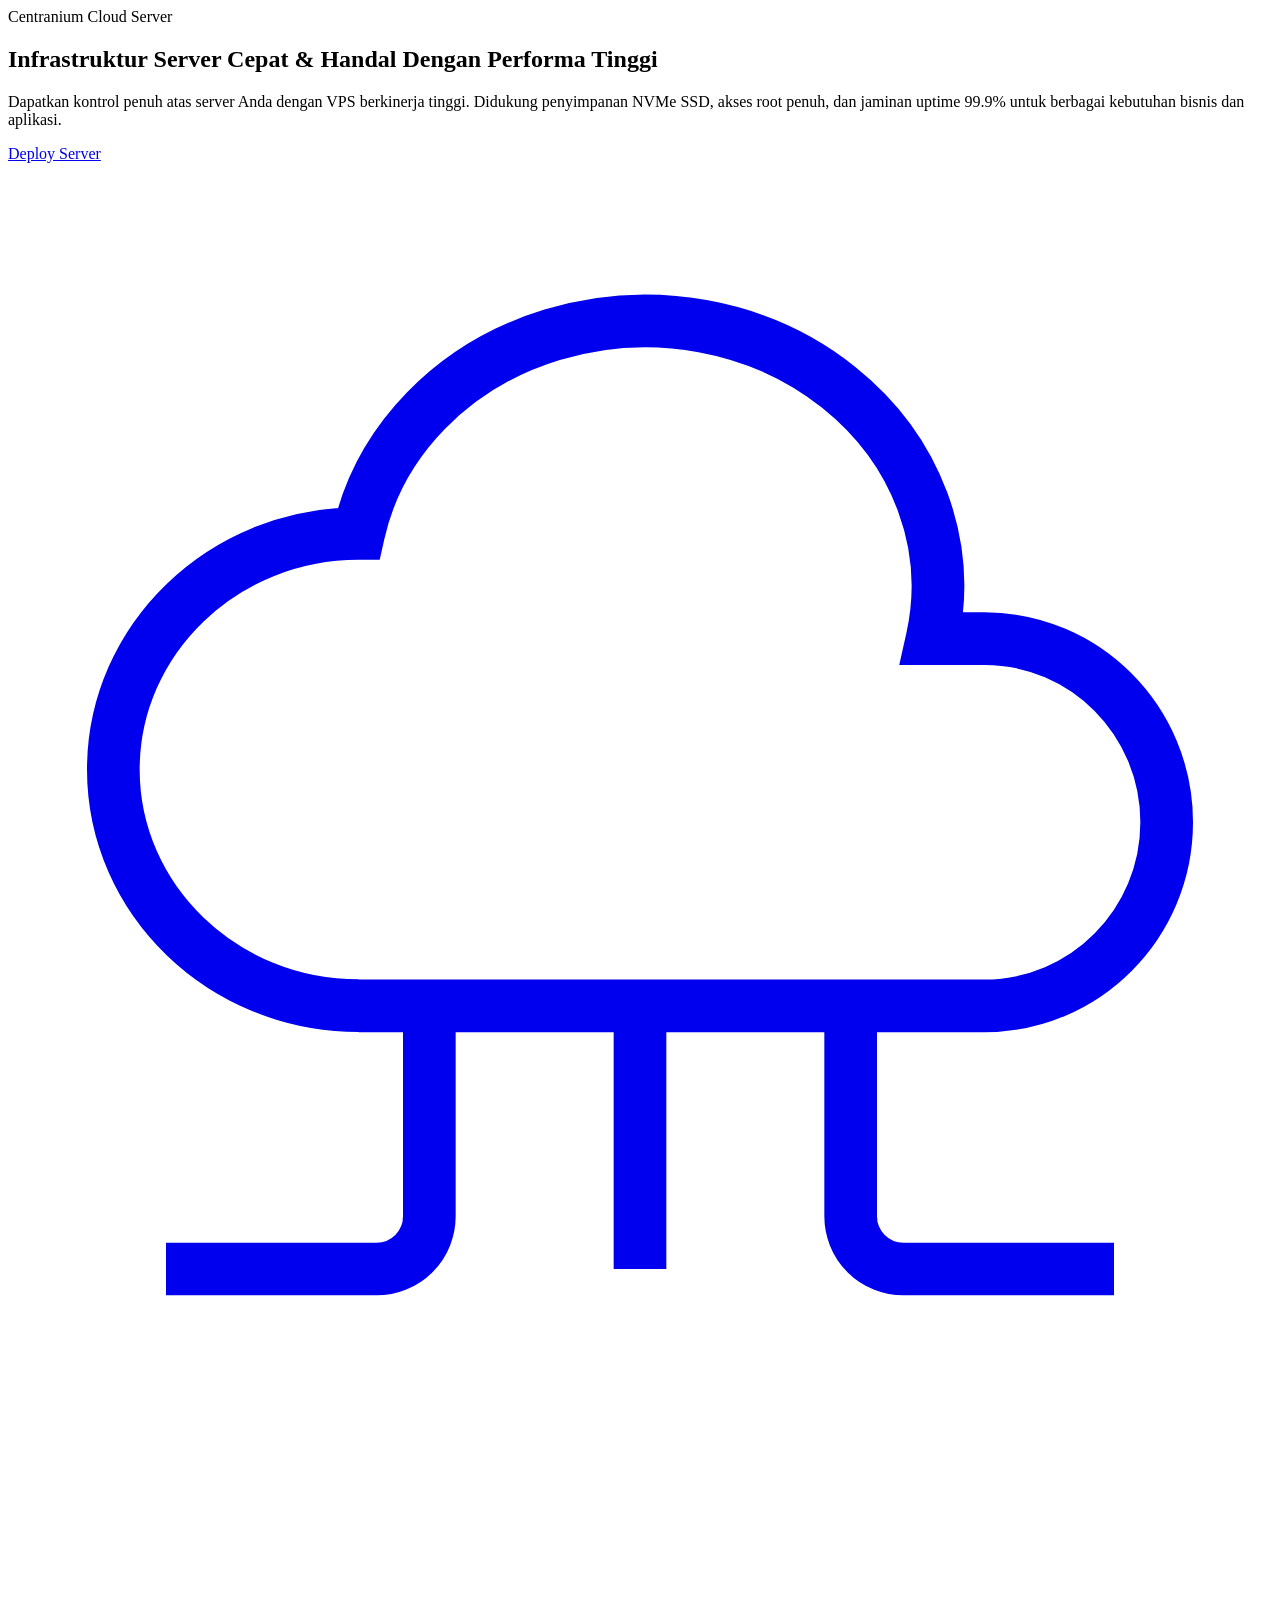
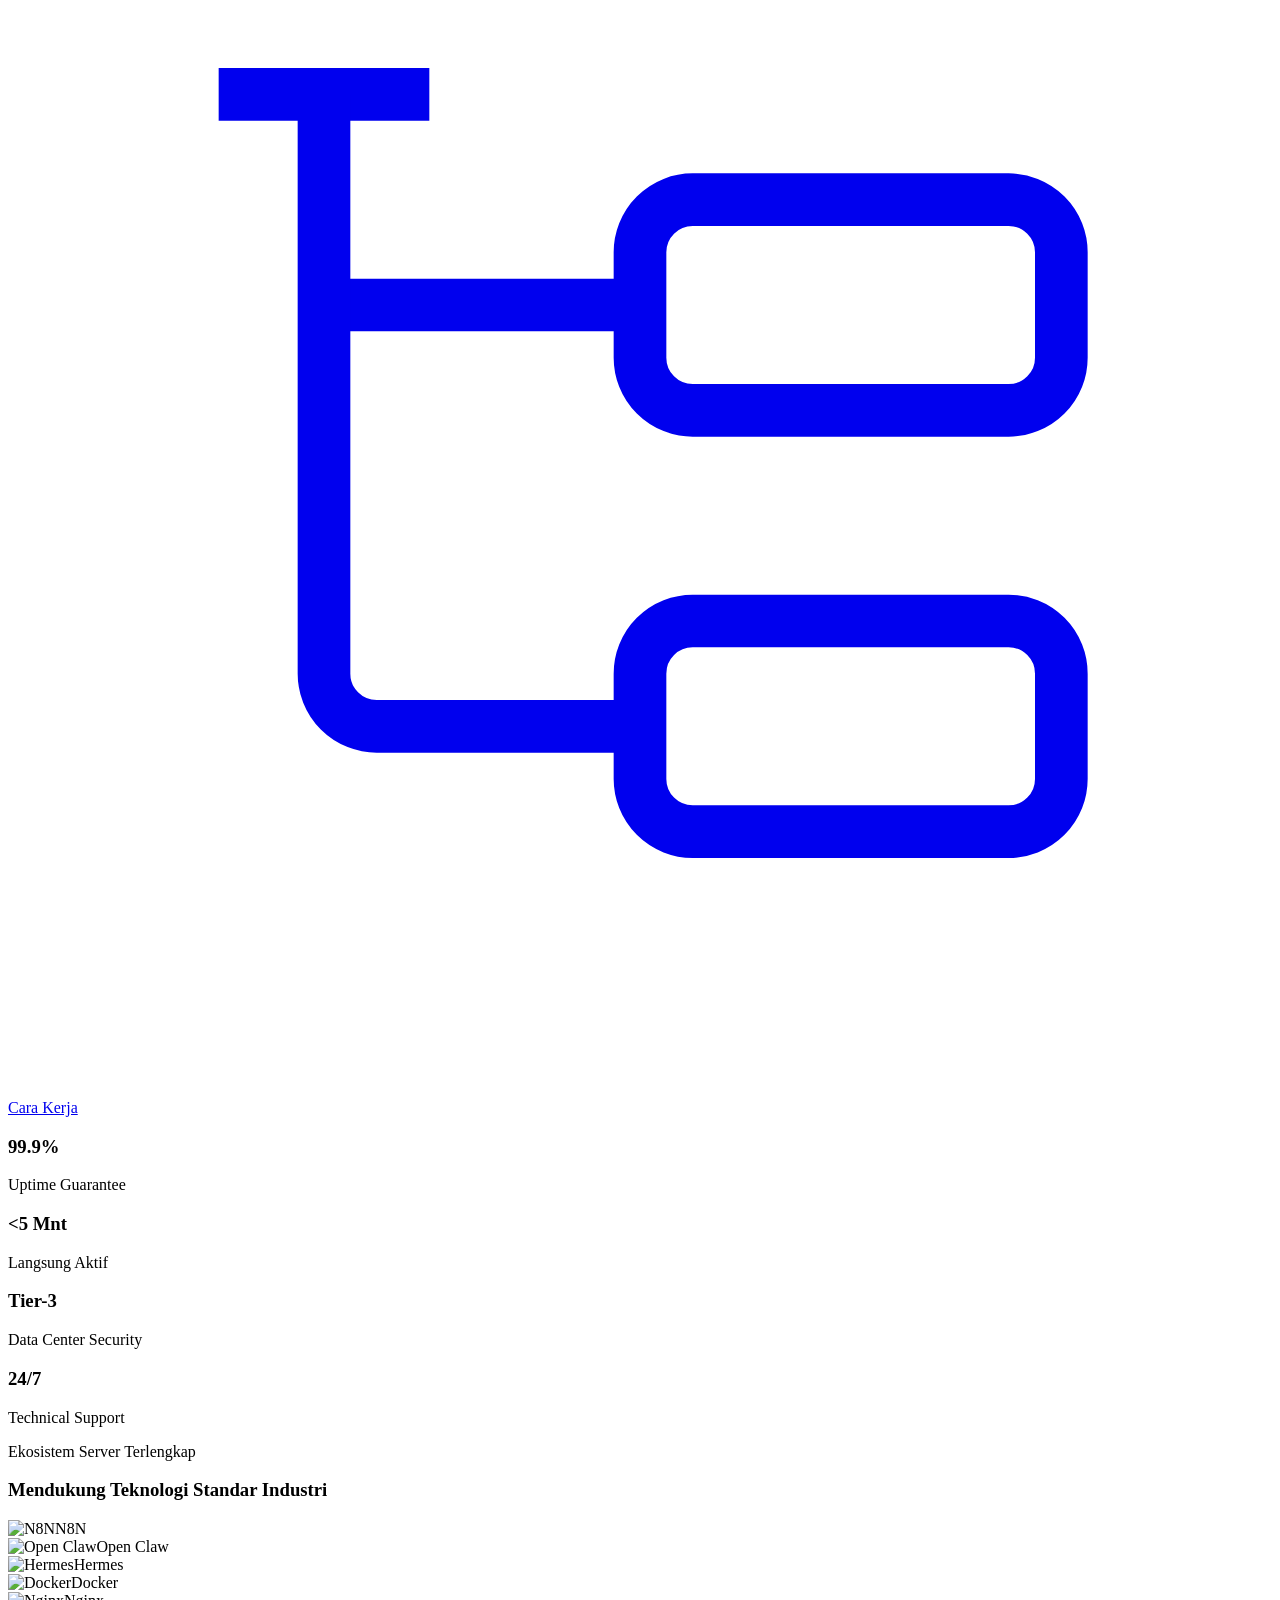
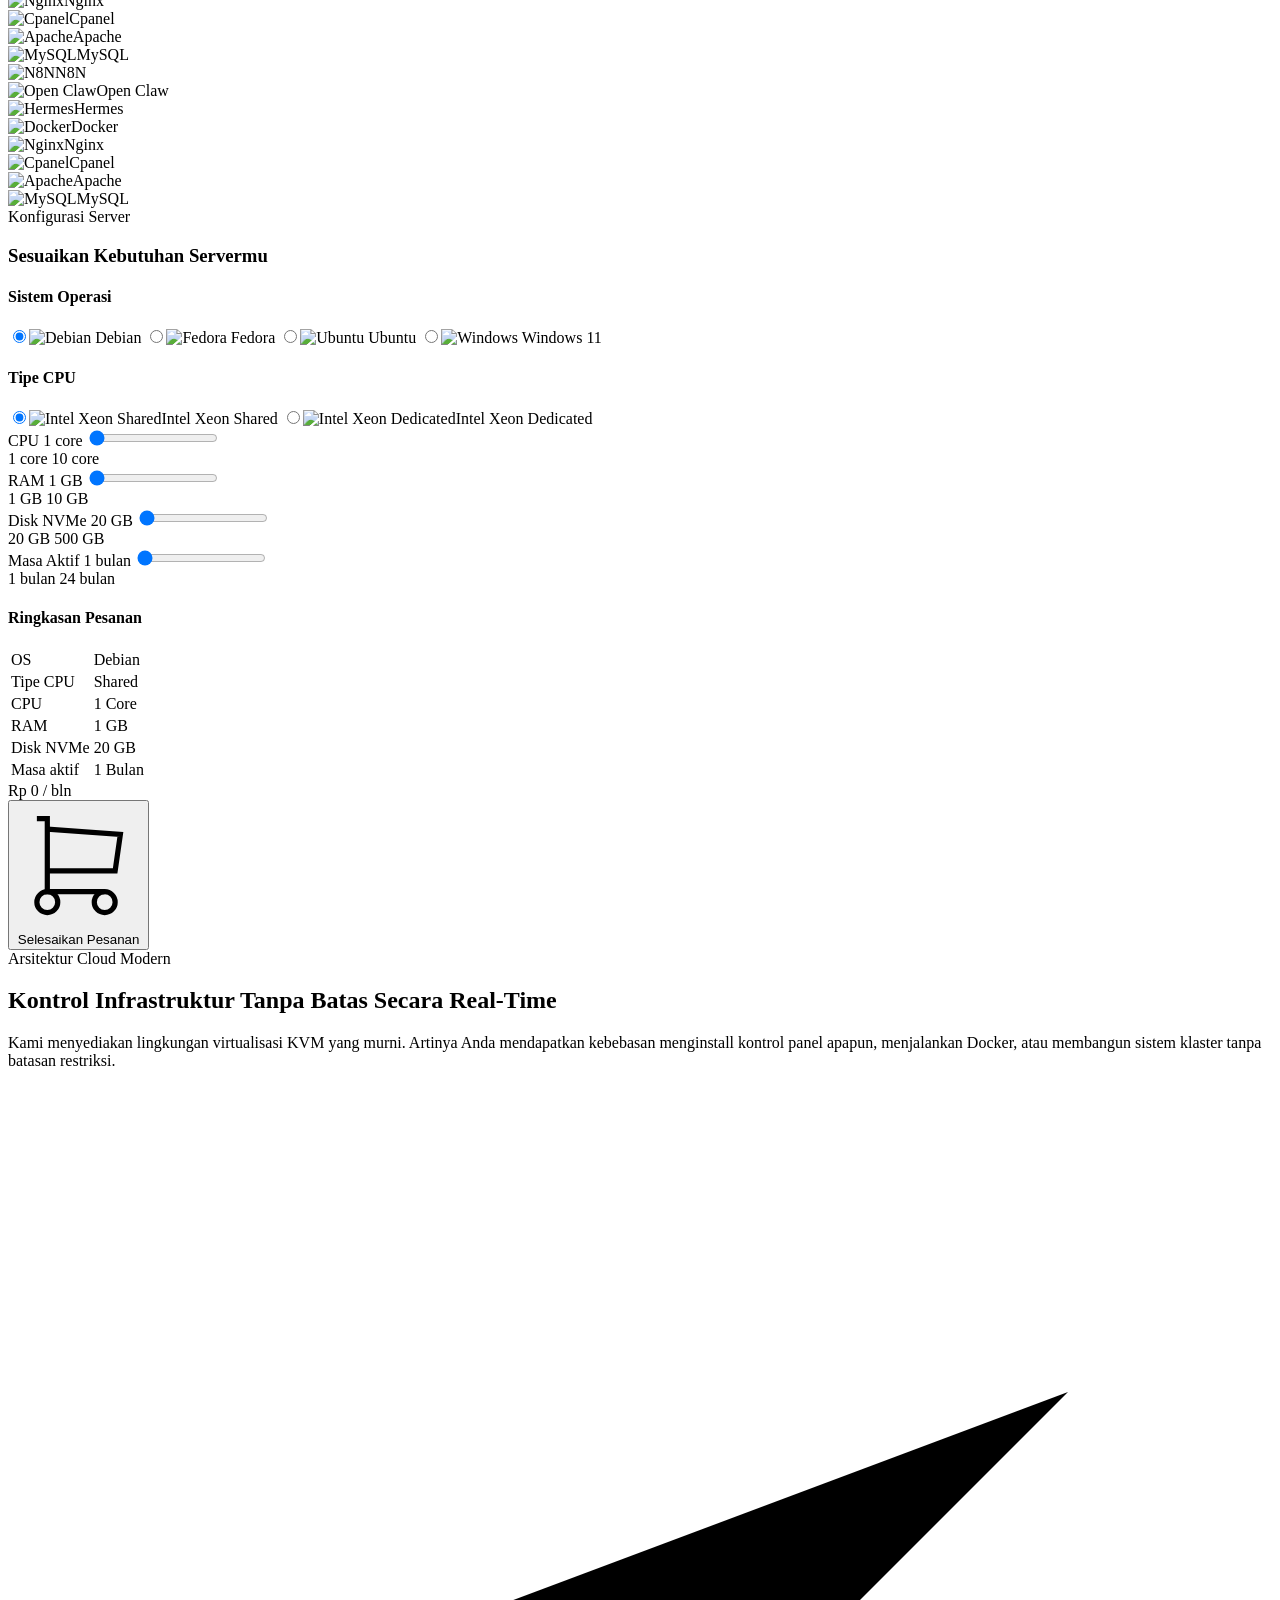
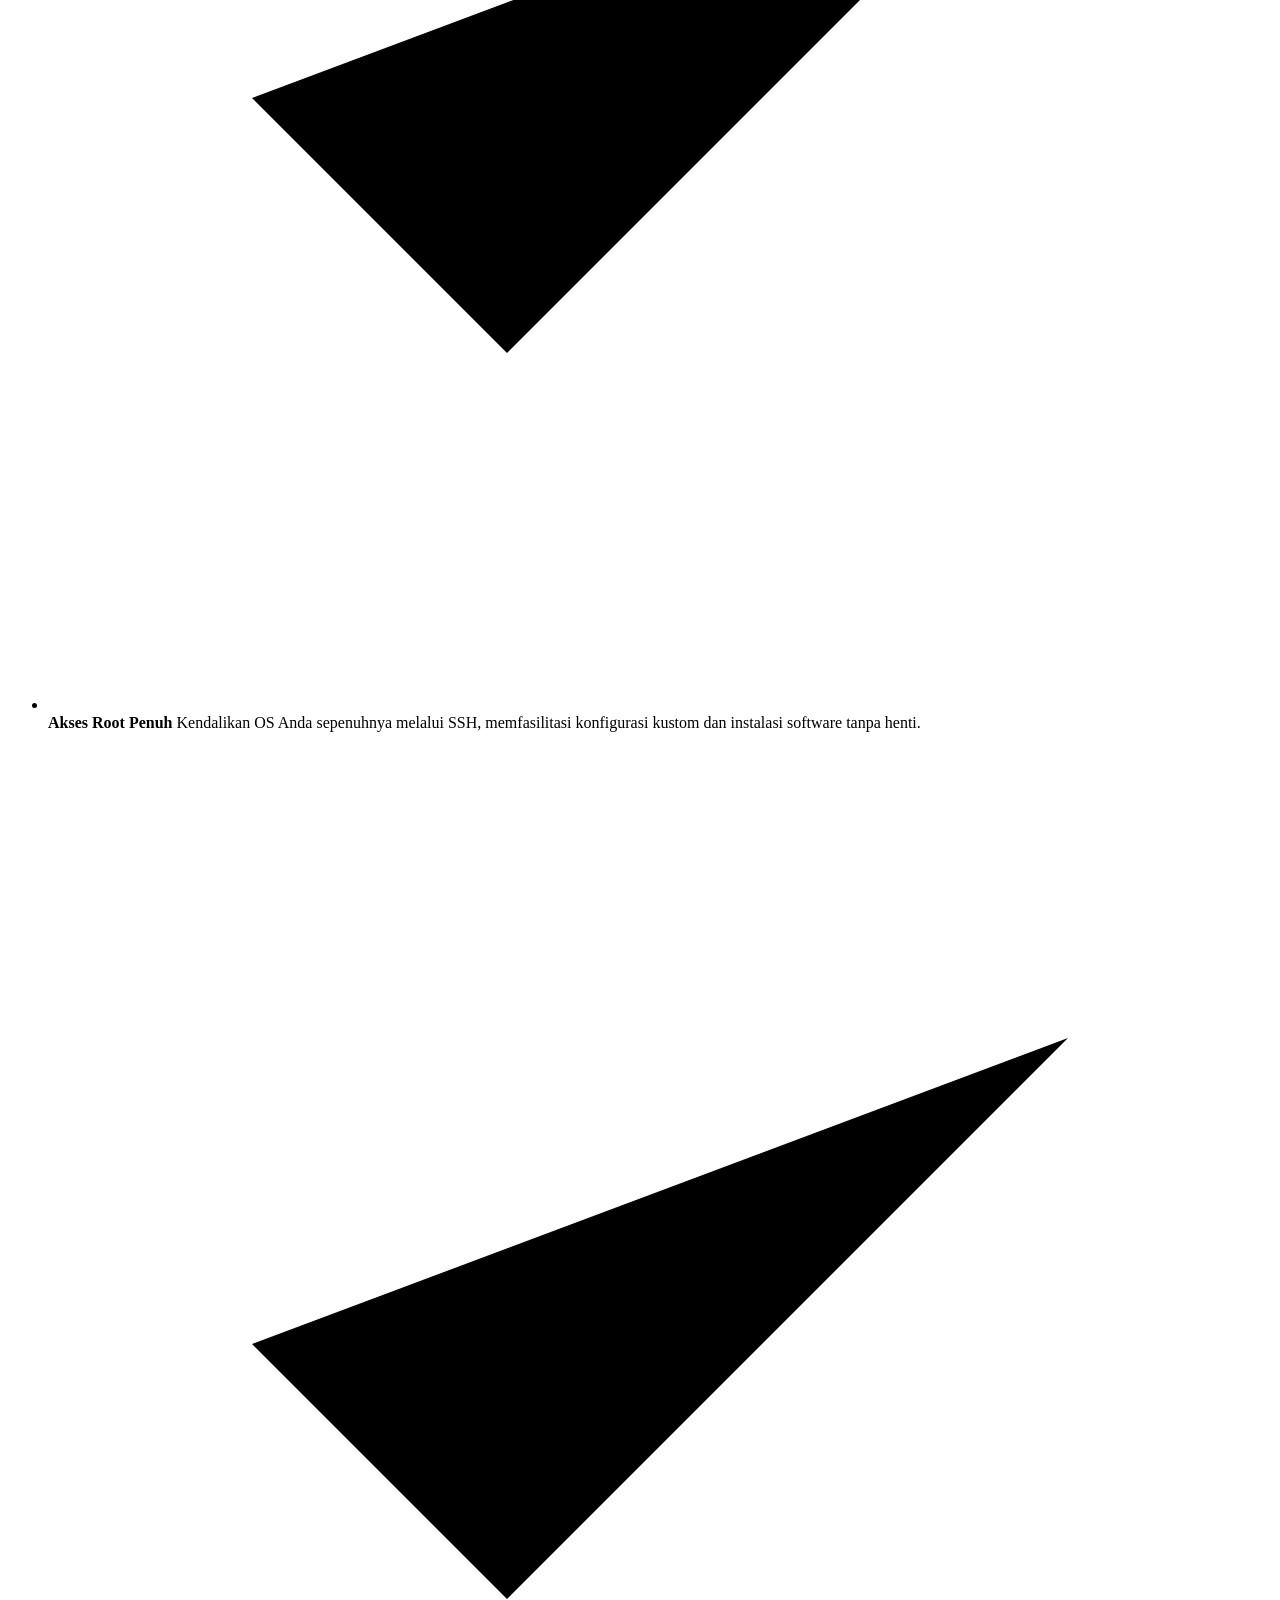
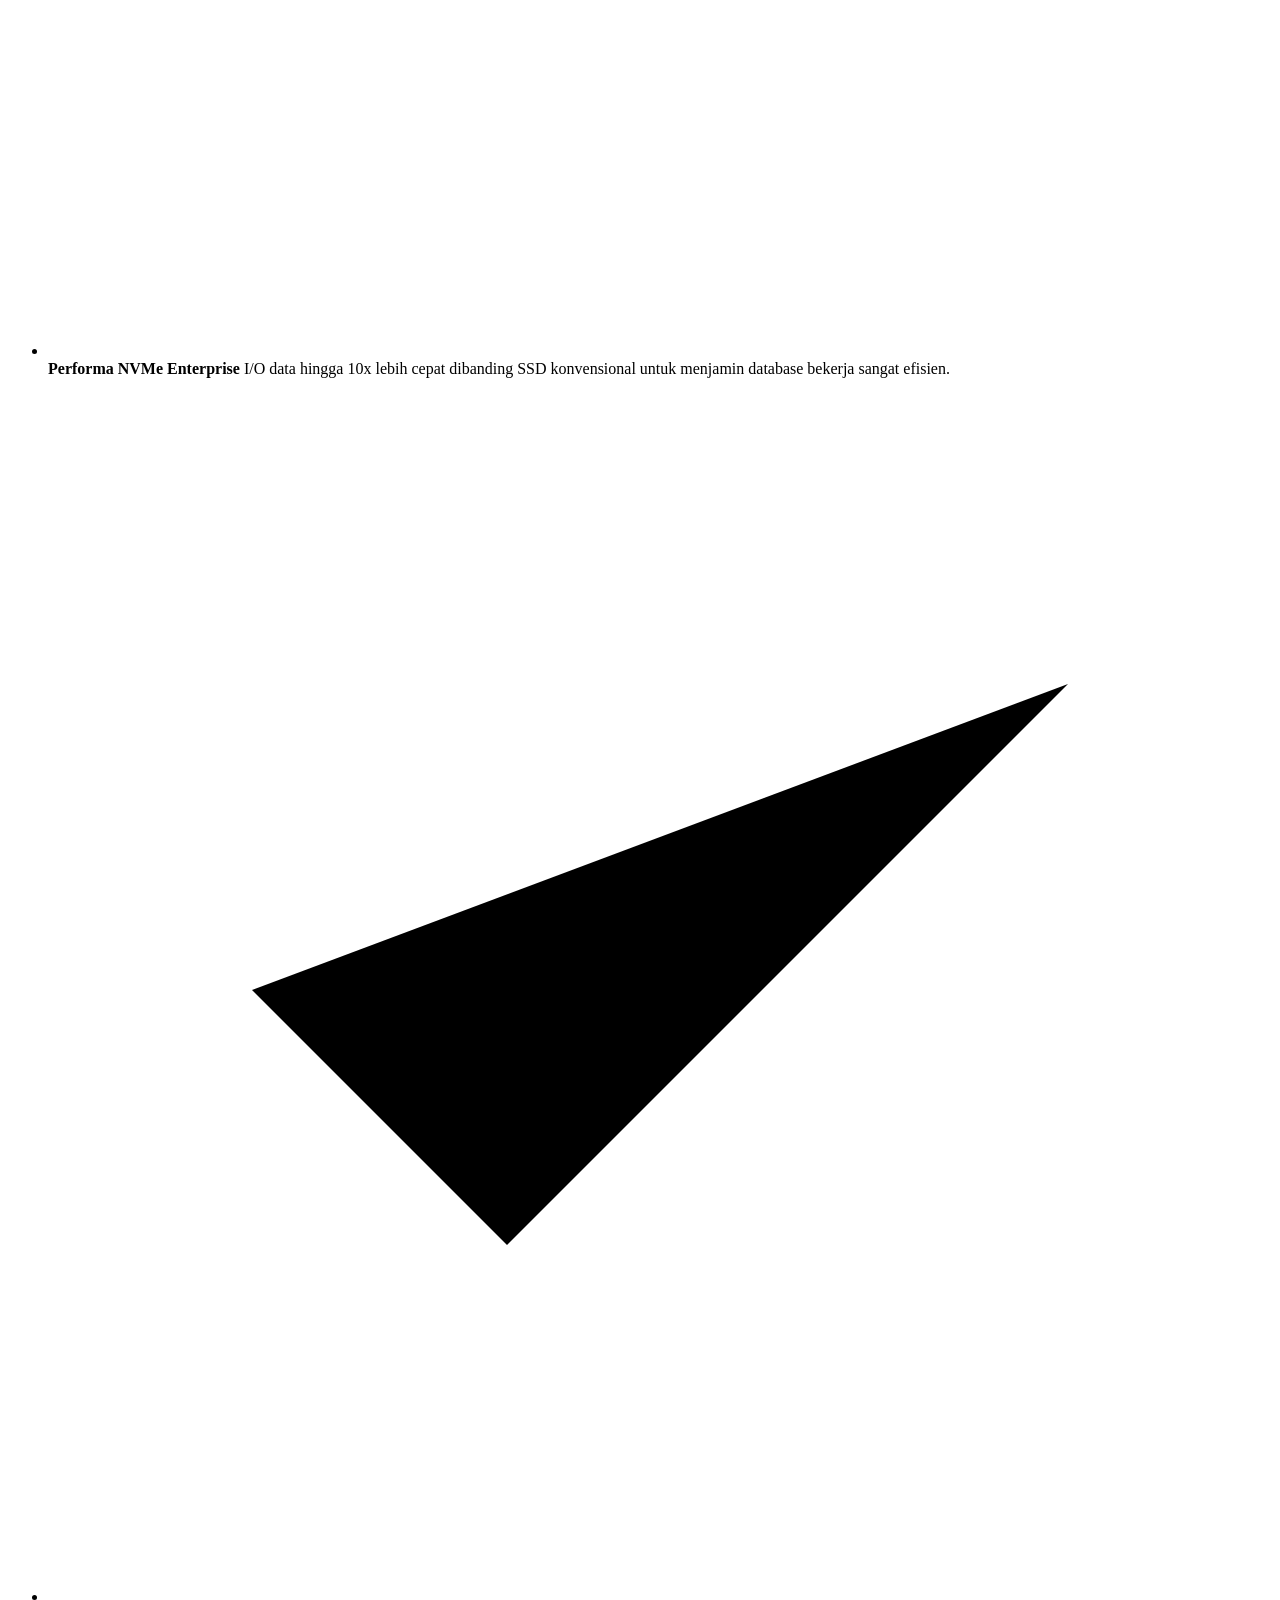
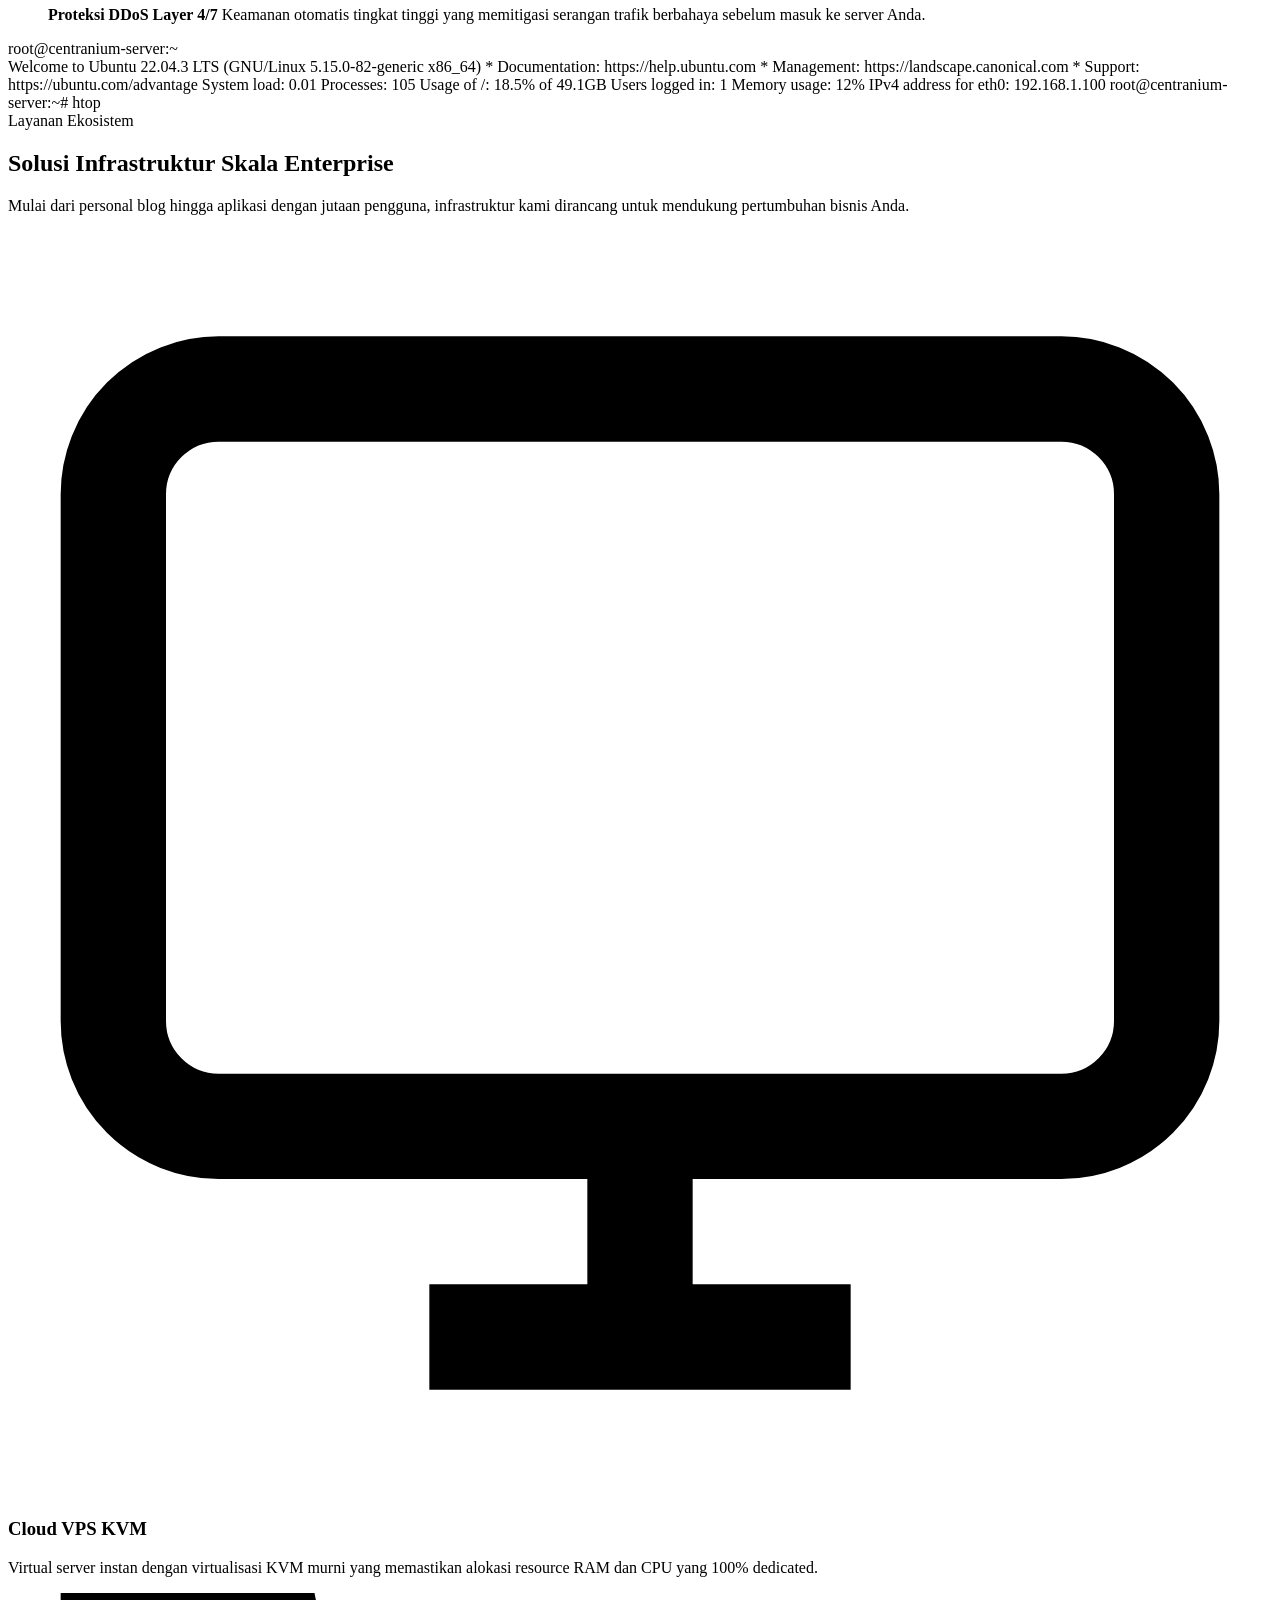
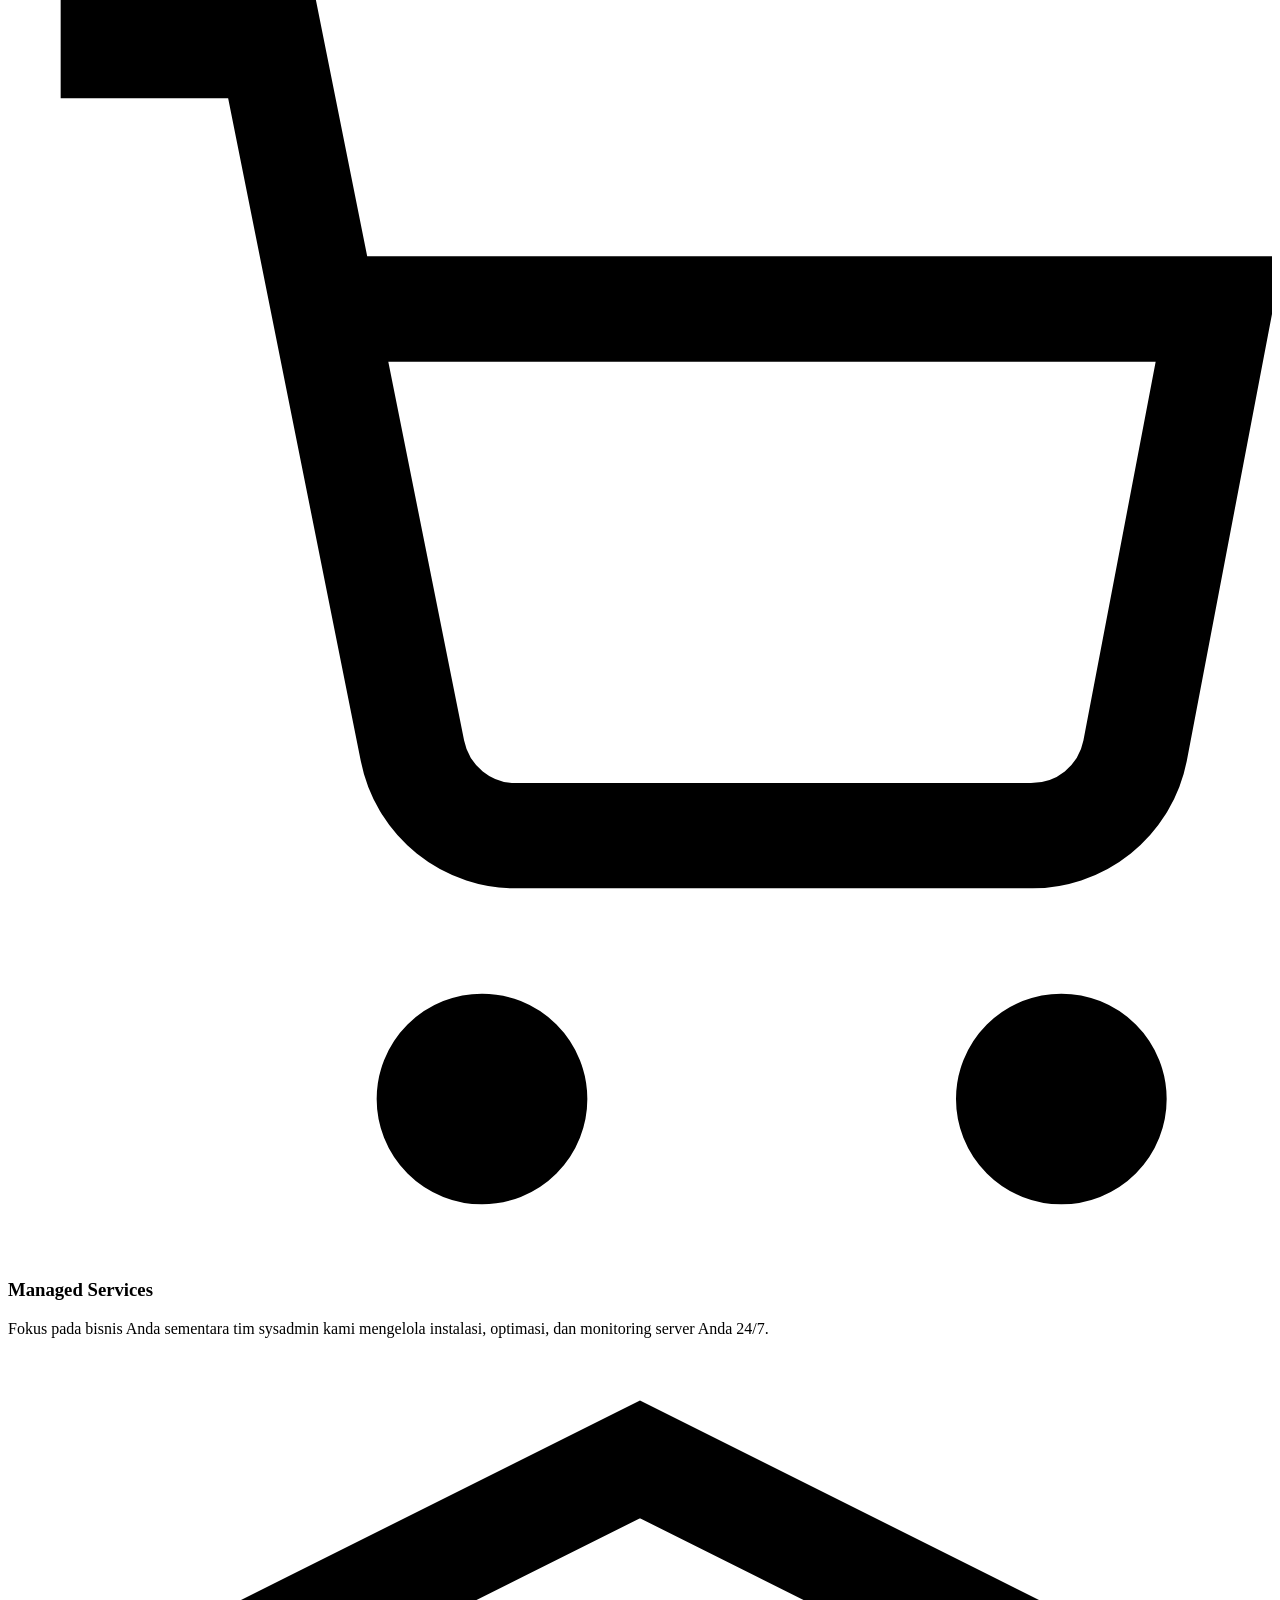
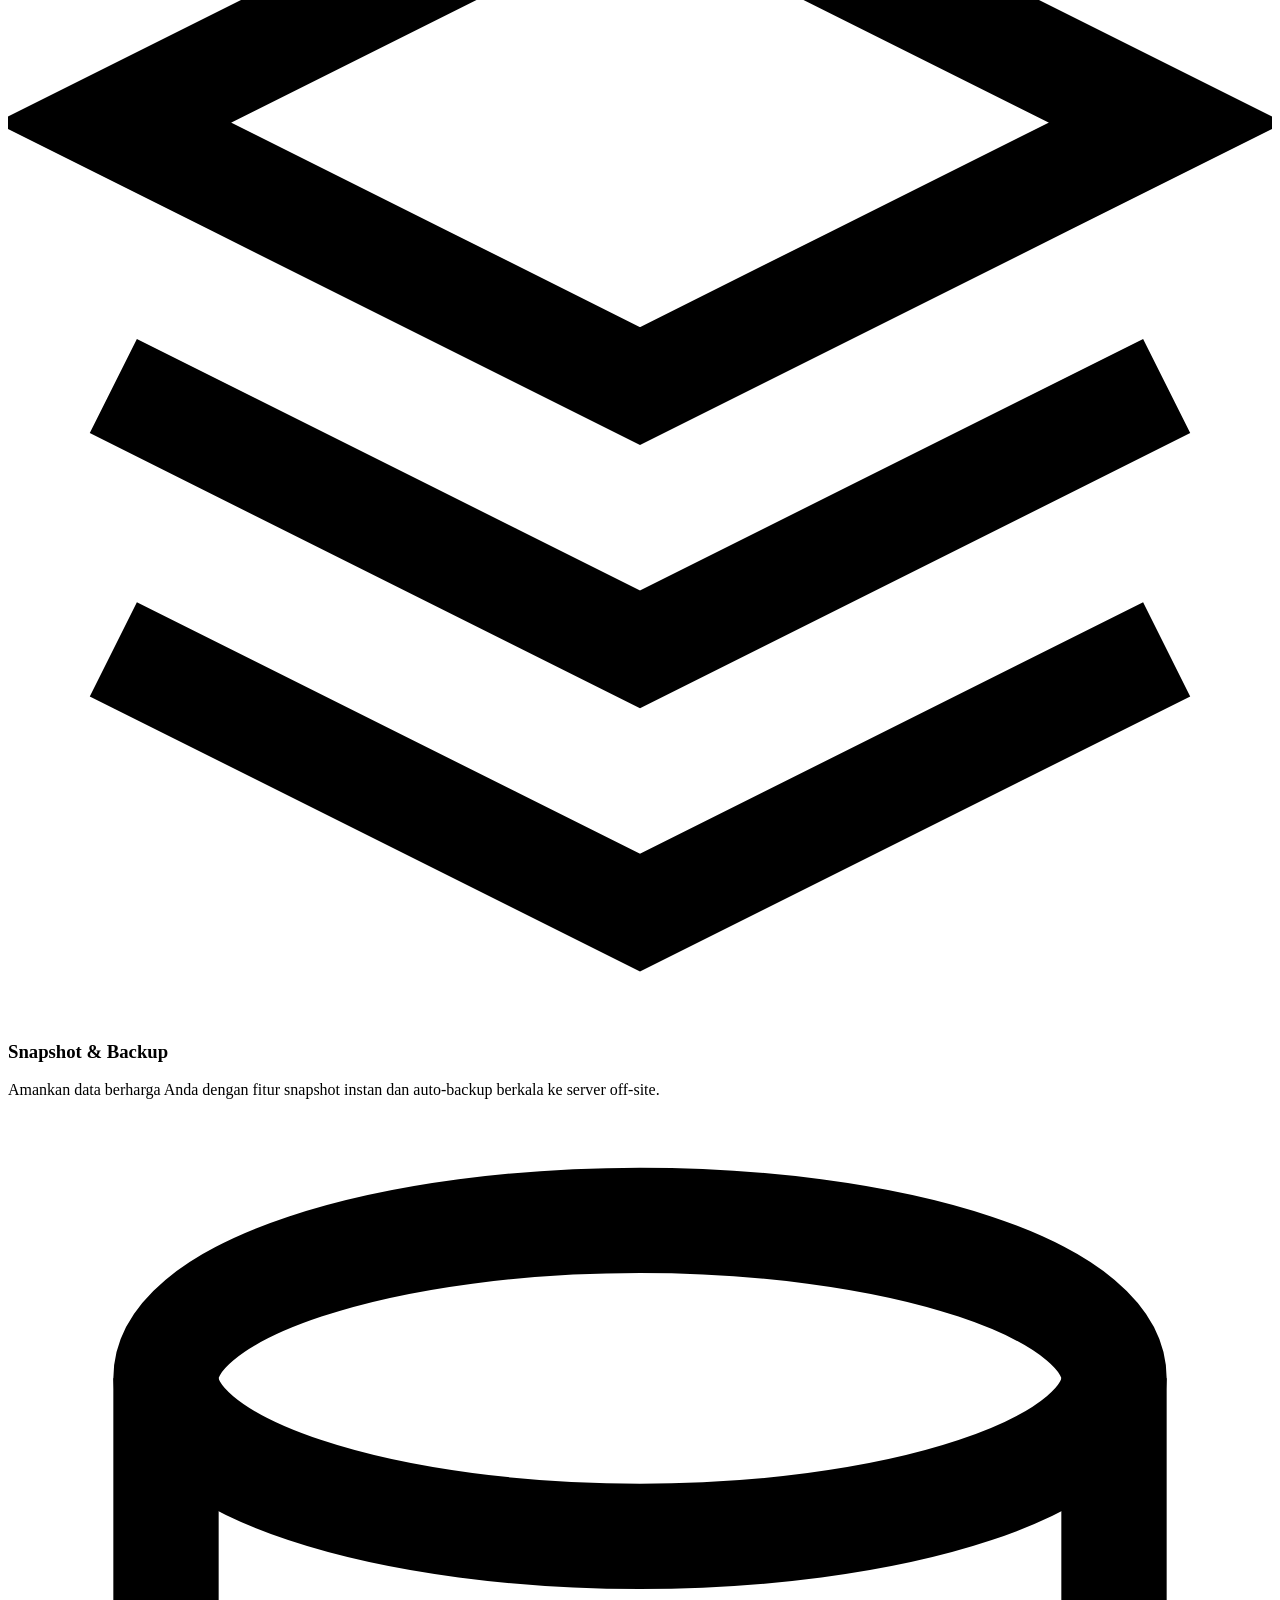
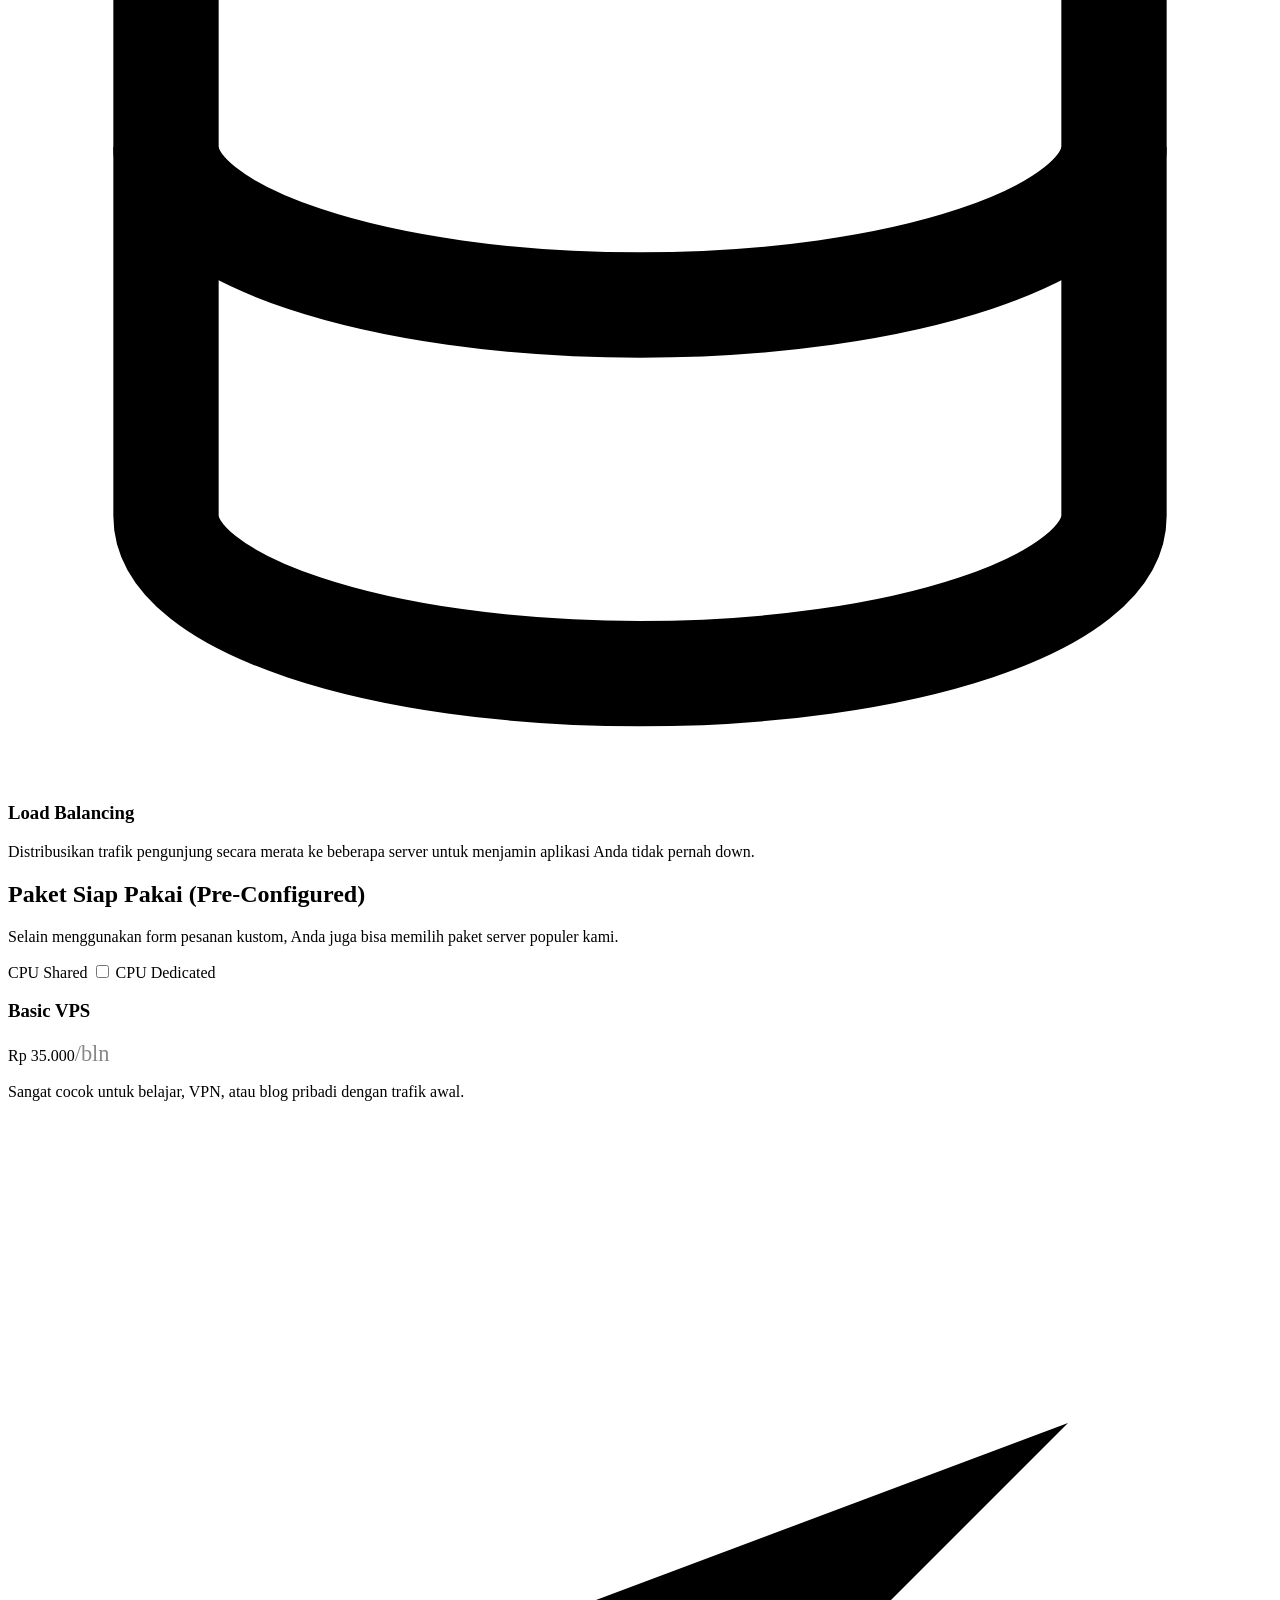
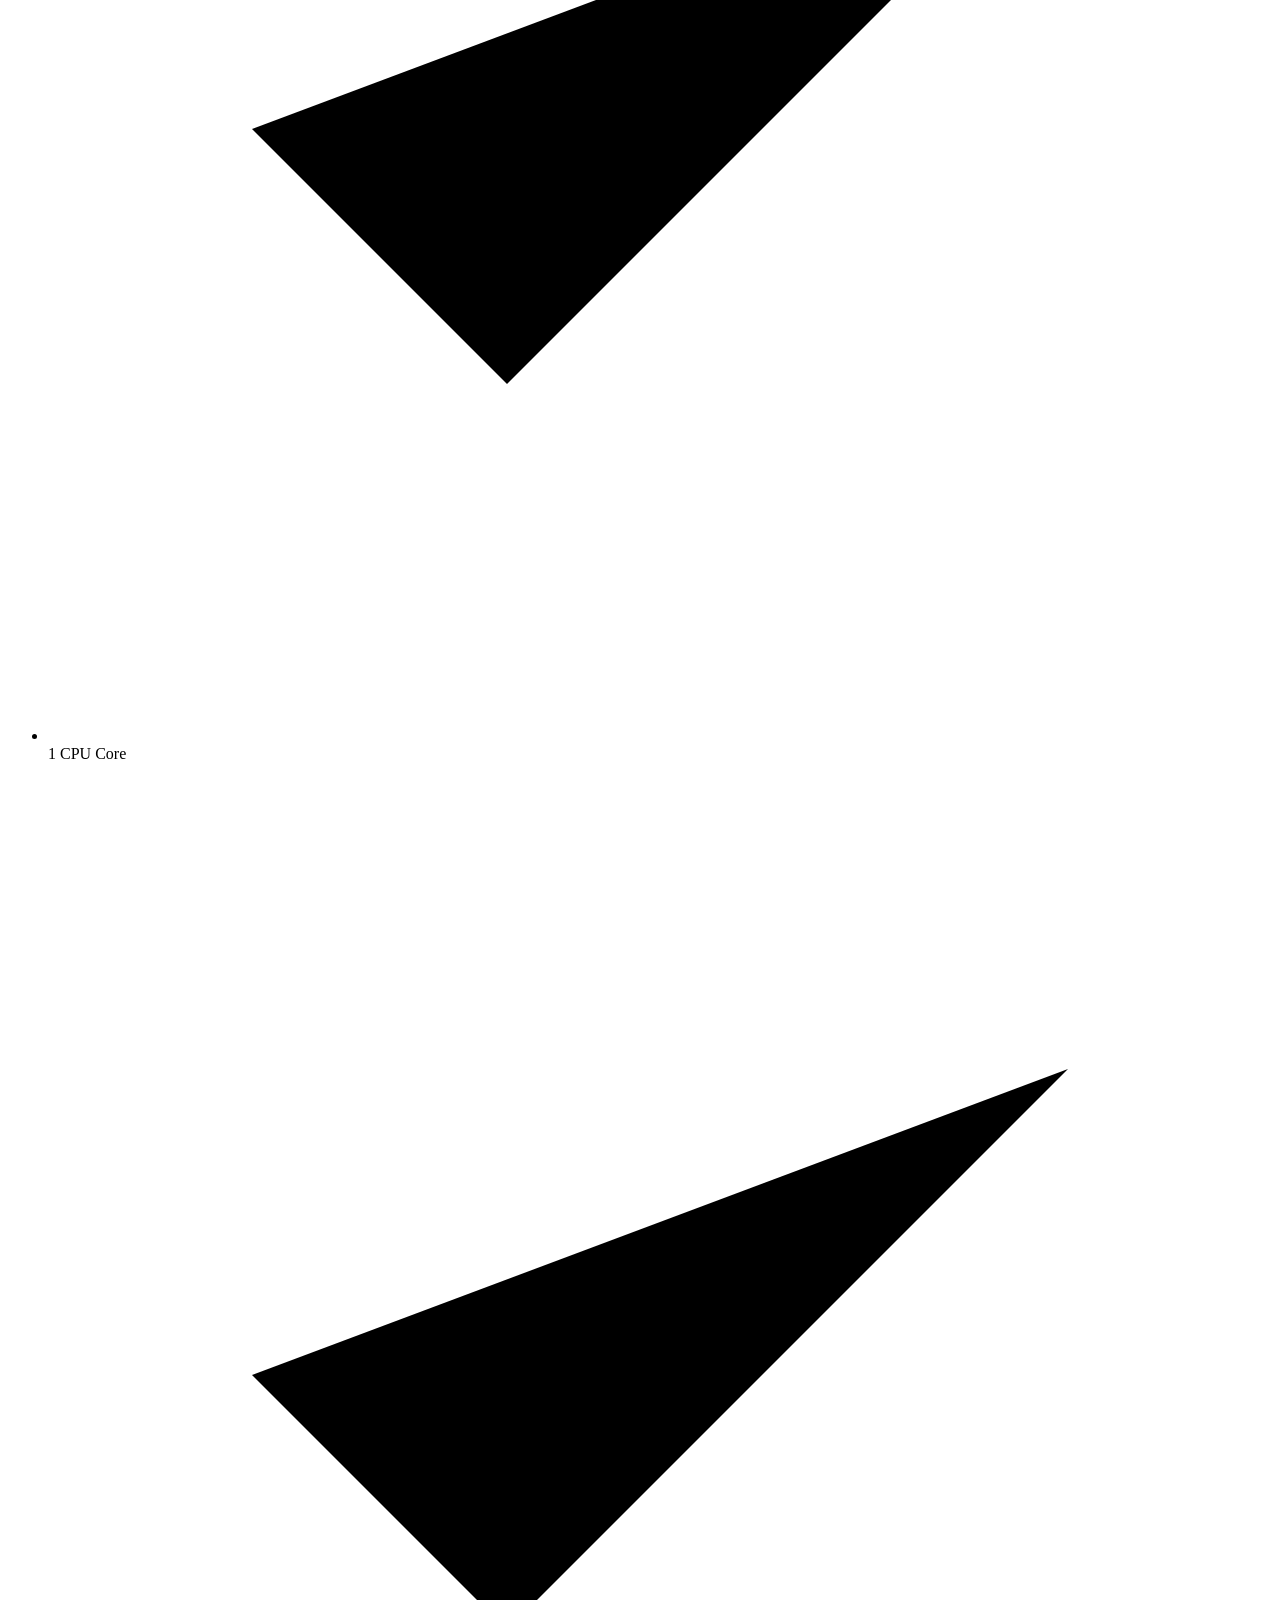
==== index.html @ 6dbb9dcf "Rename cloud.html to index.html" ====
<!DOCTYPE html>
<html lang="id">
<head>
<meta charset="UTF-8" />
<meta http-equiv="X-UA-Compatible" content="IE=edge" />
<meta content="width=device-width, initial-scale=1" name="viewport" />
<title>Centranium Cloud Server - Hosting & Server Berforma Tinggi</title>
<meta property="image" content="https://centranium.com/asset/image/logo.png" />
<meta name="description" content="Infrastruktur Cloud VPS performa tinggi dengan NVMe SSD, akses root penuh, dan uptime 99.9%." />
<!-- FACEBOOK -->
<meta property="og:type" content="website" />
<meta property="og:title" content="Centranium Cloud Server - Hosting & Server Berforma Tinggi" />
<meta property="og:site_name" content="Centranium" />
<meta property="og:url" content="https://www.centranium.com" />
<meta property="og:image" content="https://centranium.com/asset/image/logo.png" />
<meta property="og:description" content="Infrastruktur Cloud VPS performa tinggi dengan NVMe SSD, akses root penuh, dan uptime 99.9%." />
<!-- TWITTER -->
<meta name="twitter:card" content="summary_large_image" />
<meta name="twitter:title" content="Centranium Cloud Server - Hosting & Server Berforma Tinggi" />
<meta name="twitter:image" content="https://centranium.com/asset/image/logo.png" />
<meta name="twitter:description" content="Infrastruktur Cloud VPS performa tinggi dengan NVMe SSD, akses root penuh, dan uptime 99.9%." />
<!-- Mobile -->
<meta content="yes" name="mobile-web-app-capable" />
<meta content="yes" name="apple-touch-fullscreen" />
<meta content="Centranium" name="apple-mobile-web-app-title" />
<meta content="Centranium" name="application-name" />
<meta content="yes" name="apple-mobile-web-app-capable" />
<meta content="Centranium" name="apple-mobile-web-app-status-bar-style" />
<link rel="icon" type="images/x-icon" href="../asset/image/logo.png" />
<meta name="theme-color" content="#0060ae" />
<!-- Plugin -->
<link href="../asset/style/global.css" rel="stylesheet" />
<link href="../asset/style/skeleton.css" rel="stylesheet" />
<link href="../asset/style/responsive.css" rel="stylesheet" />
<link href="../asset/style/cloud.css" rel="stylesheet" />
</head>
<body>
  <main class="content-wrapper" itemscope itemtype="https://schema.org/WebPage">
    <section class="header" id="header"></section>
    
    <section class="landing-hero">
      <div class="glow-bg"></div>
      <div class="landing-hero-content">
        <div class="tech-badge">Centranium Cloud Server</div>
        <h1>Infrastruktur Server Cepat & Handal Dengan <span>Performa Tinggi</span></h1>
        <p>Dapatkan kontrol penuh atas server Anda dengan VPS berkinerja tinggi. Didukung penyimpanan NVMe SSD, akses root penuh, dan jaminan uptime 99.9% untuk berbagai kebutuhan bisnis dan aplikasi.</p>
        <div class="landing-hero-buttons">
          <a href="#landing-order" class="landing-btn-primary">
            <span></span>Deploy Server
            <svg class="line" xmlns="http://www.w3.org/2000/svg" fill="none" viewBox="0 0 24 24" stroke-width="none" stroke="currentColor">
              <path stroke="none" d="M0 0h24v24H0z" fill="none" /><path d="M6.657 16c-2.572 0 -4.657 -2.007 -4.657 -4.483c0 -2.475 2.085 -4.482 4.657 -4.482c.393 -1.762 1.794 -3.2 3.675 -3.773c1.88 -.572 3.956 -.193 5.444 1c1.488 1.19 2.162 3.007 1.77 4.769h.99c1.913 0 3.464 1.56 3.464 3.486c0 1.927 -1.551 3.487 -3.465 3.487h-11.878" /><path d="M12 16v5" /><path d="M16 16v4a1 1 0 0 0 1 1h4" /><path d="M8 16v4a1 1 0 0 1 -1 1h-4" />
            </svg>
          </a>
          <a href="#features" class="landing-btn-secondary">
            <svg class="line" xmlns="http://www.w3.org/2000/svg" fill="none" viewBox="0 0 24 24" stroke-width="none" stroke="currentColor">
              <path stroke="none" d="M0 0h24v24H0z" fill="none" /><path d="M6 9l6 0" /><path d="M4 5l4 0" /><path d="M6 5v11a1 1 0 0 0 1 1h5" /><path d="M12 8a1 1 0 0 1 1 -1h6a1 1 0 0 1 1 1v2a1 1 0 0 1 -1 1h-6a1 1 0 0 1 -1 -1l0 -2" /><path d="M12 16a1 1 0 0 1 1 -1h6a1 1 0 0 1 1 1v2a1 1 0 0 1 -1 1h-6a1 1 0 0 1 -1 -1l0 -2" />
            </svg>
            <span>Cara Kerja</span></a>
        </div>
      </div>
    </section>
    <section class="landing-stats">
      <div class="landing-stats-grid">
        <div class="stat-item">
          <h3>99.9%</h3>
          <p>Uptime Guarantee</p>
        </div>
        <div class="stat-item">
          <h3><5 Mnt</h3>
          <p>Langsung Aktif</p>
        </div>
        <div class="stat-item">
          <h3>Tier-3</h3>
          <p>Data Center Security</p>
        </div>
        <div class="stat-item">
          <h3>24/7</h3>
          <p>Technical Support</p>
        </div>
      </div>
    </section>
    <section class="landing-tech-stack">
      <div class="landing-tech-stack-container">
        <div class="landing-tech-stack-header">
          <span class="landing-tech-stack-subtitle">Ekosistem Server Terlengkap</span>
          <h3>Mendukung Teknologi Standar Industri</h3>
        </div>
        <div class="marquee-wrapper">
          <div class="marquee-content">
            <div class="landing-tech-card"><img src="../asset/image/cloud/n8n.png" alt="N8N" /><span>N8N</span></div>
            <div class="landing-tech-card"><img src="../asset/image/cloud/openclaw.png" alt="Open Claw" /><span>Open Claw</span></div>
            <div class="landing-tech-card"><img src="../asset/image/cloud/hermes.png" alt="Hermes" /><span>Hermes</span></div>
            <div class="landing-tech-card"><img src="../asset/image/cloud/docker.png" alt="Docker" /><span>Docker</span></div>
            <div class="landing-tech-card"><img src="../asset/image/cloud/nginx.png" alt="Nginx" /><span>Nginx</span></div>
            <div class="landing-tech-card"><img src="../asset/image/cloud/cpanel.png" alt="Cpanel" /><span>Cpanel</span></div>
            <div class="landing-tech-card"><img src="../asset/image/cloud/apache.png" alt="Apache" /><span>Apache</span></div>
            <div class="landing-tech-card"><img src="../asset/image/cloud/mysql.png" alt="MySQL" /><span>MySQL</span></div>
            <!-- Duplicate items for infinite marquee effect -->
            <div class="landing-tech-card"><img src="../asset/image/cloud/n8n.png" alt="N8N" /><span>N8N</span></div>
            <div class="landing-tech-card"><img src="../asset/image/cloud/openclaw.png" alt="Open Claw" /><span>Open Claw</span></div>
            <div class="landing-tech-card"><img src="../asset/image/cloud/hermes.png" alt="Hermes" /><span>Hermes</span></div>
            <div class="landing-tech-card"><img src="../asset/image/cloud/docker.png" alt="Docker" /><span>Docker</span></div>
            <div class="landing-tech-card"><img src="../asset/image/cloud/nginx.png" alt="Nginx" /><span>Nginx</span></div>
            <div class="landing-tech-card"><img src="../asset/image/cloud/cpanel.png" alt="Cpanel" /><span>Cpanel</span></div>
            <div class="landing-tech-card"><img src="../asset/image/cloud/apache.png" alt="Apache" /><span>Apache</span></div>
            <div class="landing-tech-card"><img src="../asset/image/cloud/mysql.png" alt="MySQL" /><span>MySQL</span></div>
          </div>
      </div>
    </section>
    <section class="landing-order" id="landing-order">
      <div class="landing-order-header">
        <span class="landing-order-subtitle">Konfigurasi Server</span>
        <h3>Sesuaikan Kebutuhan Servermu</h3>
      </div>
      <div class="landing-order-grid">
        <div class="landing-order-container">
          <div class="landing-order-os">
            <h4>Sistem Operasi</h4>
            <div class="os-group">
              <label><input type="radio" name="os" value="debian" checked><img src="../asset/image/cloud/debian.png" alt="Debian" /> <span>Debian</span></label>
              <label><input type="radio" name="os" value="fedora"><img src="../asset/image/cloud/fedora.png" alt="Fedora" /> <span>Fedora</span></label>
              <label><input type="radio" name="os" value="ubuntu"><img src="../asset/image/cloud/ubuntu.png" alt="Ubuntu" /> <span>Ubuntu</span></label>
              <label><input type="radio" name="os" value="windows"><img src="../asset/image/cloud/windows.png" alt="Windows" /> <span>Windows 11</span></label>
            </div>
          </div>
          <div class="landing-order-cpu">
            <h4>Tipe CPU</h4>
            <div class="cpu-group">
              <label><input type="radio" name="cputype" value="shared" checked><img src="../asset/image/cloud/intel.png" alt="Intel Xeon Shared" /><span>Intel Xeon Shared</span></label>
              <label><input type="radio" name="cputype" value="dedicated"><img src="../asset/image/cloud/intel.png" alt="Intel Xeon Dedicated" /><span>Intel Xeon Dedicated</span></label>
            </div>
          </div>
          <div class="landing-order-body">
            <div class="landing-order-row">
              <label><span>CPU</span> <span id="val-cpu" class="val-badge">1 core</span></label>
              <input type="range" id="cpu-slider" min="1" max="10" step="1" value="1">
              <div class="slider-info">
                <span>1 core</span>
                <span>10 core</span>
              </div>
            </div>
            <div class="landing-order-row">
              <label><span>RAM</span> <span id="val-ram" class="val-badge">1 GB</span></label>
              <input type="range" id="ram-slider" min="1" max="10" step="1" value="1">
              <div class="slider-info">
                <span>1 GB</span>
                <span>10 GB</span>
              </div>
            </div>
            <div class="landing-order-row">
              <label><span>Disk NVMe</span> <span id="val-storage" class="val-badge">20 GB</span></label>
              <input type="range" id="storage-slider" min="20" max="500" step="10" value="20">
              <div class="slider-info">
                <span>20 GB</span>
                <span>500 GB</span>
              </div>
            </div>
            <div class="landing-order-row">
              <label><span>Masa Aktif</span> <span id="val-period" class="val-badge">1 bulan</span></label>
              <input type="range" id="period-slider" min="1" max="24" step="1" value="1">
              <div class="slider-info">
                <span>1 bulan</span>
                <span>24 bulan</span>
              </div>
            </div>
          </div>
        </div>
        
        <div class="result">
          <div class="landing-order-summary">
            <h4>Ringkasan Pesanan</h4>
            <table class="summary-table">
              <tbody>
                <tr><td>OS</td><td id="td-os">Debian</td></tr>
                <tr><td>Tipe CPU</td><td id="td-cputype">Shared</td></tr>
                <tr><td>CPU</td><td id="td-cpu">1 Core</td></tr>
                <tr><td>RAM</td><td id="td-ram">1 GB</td></tr>
                <tr><td>Disk NVMe</td><td id="td-disk">20 GB</td></tr>
                <tr><td>Masa aktif</td><td id="td-period">1 Bulan</td></tr>
              </tbody>
            </table>
            <div class="price">Rp <span id="total-price">0</span><span class="price-suffix"> / bln</span></div>
            <button class="landing-btn-primary w-100">
              <svg class="line" xmlns="http://www.w3.org/2000/svg" fill="none" viewBox="0 0 24 24" stroke-width="none" stroke="currentColor">
                <path stroke="none" d="M0 0h24v24H0z" fill="none"></path><path d="M6 19m-2 0a2 2 0 1 0 4 0a2 2 0 1 0 -4 0"></path><path d="M17 19m-2 0a2 2 0 1 0 4 0a2 2 0 1 0 -4 0"></path><path d="M17 17h-11v-14h-2"></path><path d="M6 5l14 1l-1 7h-13"></path>
            </svg>
              <span>Selesaikan Pesanan</span></button>
          </div>
        </div>
      </div>
    </section>
    <section class="landing-intro" id="features">
      <div class="intro-grid">
        <div class="intro-content">
          <div class="intro-badge">Arsitektur Cloud Modern</div>
          <h2 class="digital-title">Kontrol Infrastruktur Tanpa Batas Secara <span>Real-Time</span></h2>
          <p>Kami menyediakan lingkungan virtualisasi KVM yang murni. Artinya Anda mendapatkan kebebasan menginstall kontrol panel apapun, menjalankan Docker, atau membangun sistem klaster tanpa batasan restriksi.</p>
          <ul class="tech-list">
            <li>
               <div class="list-icon"><svg viewBox="0 0 24 24"><polyline points="20 6 9 17 4 12"></polyline></svg></div>
               <div><b>Akses Root Penuh</b> Kendalikan OS Anda sepenuhnya melalui SSH, memfasilitasi konfigurasi kustom dan instalasi software tanpa henti.</div>
            </li>
            <li>
               <div class="list-icon"><svg viewBox="0 0 24 24"><polyline points="20 6 9 17 4 12"></polyline></svg></div>
               <div><b>Performa NVMe Enterprise</b> I/O data hingga 10x lebih cepat dibanding SSD konvensional untuk menjamin database bekerja sangat efisien.</div>
            </li>
            <li>
               <div class="list-icon"><svg viewBox="0 0 24 24"><polyline points="20 6 9 17 4 12"></polyline></svg></div>
               <div><b>Proteksi DDoS Layer 4/7</b> Keamanan otomatis tingkat tinggi yang memitigasi serangan trafik berbahaya sebelum masuk ke server Anda.</div>
            </li>
          </ul>
        </div>
        <div class="intro-visual">
          <div class="premium-mockup">
            <div class="terminal-window">
              <div class="terminal-header">
                <div class="mac-dots">
                  <span class="dot red"></span>
                  <span class="dot yellow"></span>
                  <span class="dot green"></span>
                </div>
                <span class="terminal-title">root@centranium-server:~</span>
              </div>
              <div class="terminal-content">
                <span class="term-line term-output">Welcome to Ubuntu 22.04.3 LTS (GNU/Linux 5.15.0-82-generic x86_64)</span>
                <span class="term-line term-output"></span>
                <span class="term-line term-output"> * Documentation:  https://help.ubuntu.com</span>
                <span class="term-line term-output"> * Management:     https://landscape.canonical.com</span>
                <span class="term-line term-output"> * Support:        https://ubuntu.com/advantage</span>
                <span class="term-line term-output"></span>
                <span class="term-line term-output">System load:  0.01               Processes:             105</span>
                <span class="term-line term-output">Usage of /:   18.5% of 49.1GB    Users logged in:       1</span>
                <span class="term-line term-output">Memory usage: 12%                IPv4 address for eth0: 192.168.1.100</span>
                <span class="term-line term-output"></span>
                <span class="term-line"><span class="term-prompt">root@centranium-server:~#</span> <span class="term-command">htop</span><span class="cursor"></span></span>
              </div>
            </div>
          </div>
        </div>
      </div>
    </section>
    <section class="landing-services" id="services">
      <div class="services-container">
        <div class="services-header">
          <span class="services-badge">Layanan Ekosistem</span>
          <h2>Solusi Infrastruktur <span>Skala Enterprise</span></h2>
          <p>Mulai dari personal blog hingga aplikasi dengan jutaan pengguna, infrastruktur kami dirancang untuk mendukung pertumbuhan bisnis Anda.</p>
        </div>
        <div class="services-grid">
          <div class="service-card">
            <div class="service-icon"><svg viewBox="0 0 24 24" fill="none" stroke="currentColor" stroke-width="2"><rect x="2" y="3" width="20" height="14" rx="2" ry="2"></rect><line x1="8" y1="21" x2="16" y2="21"></line><line x1="12" y1="17" x2="12" y2="21"></line></svg></div>
            <h3>Cloud VPS KVM</h3>
            <p>Virtual server instan dengan virtualisasi KVM murni yang memastikan alokasi resource RAM dan CPU yang 100% dedicated.</p>
          </div>
          <div class="service-card">
            <div class="service-icon"><svg viewBox="0 0 24 24" fill="none" stroke="currentColor" stroke-width="2"><circle cx="9" cy="21" r="1"></circle><circle cx="20" cy="21" r="1"></circle><path d="M1 1h4l2.68 13.39a2 2 0 0 0 2 1.61h9.72a2 2 0 0 0 2-1.61L23 6H6"></path></svg></div>
            <h3>Managed Services</h3>
            <p>Fokus pada bisnis Anda sementara tim sysadmin kami mengelola instalasi, optimasi, dan monitoring server Anda 24/7.</p>
          </div>
          <div class="service-card">
            <div class="service-icon"><svg viewBox="0 0 24 24" fill="none" stroke="currentColor" stroke-width="2"><path d="M12 2L2 7l10 5 10-5-10-5zM2 17l10 5 10-5M2 12l10 5 10-5"></path></svg></div>
            <h3>Snapshot & Backup</h3>
            <p>Amankan data berharga Anda dengan fitur snapshot instan dan auto-backup berkala ke server off-site.</p>
          </div>
          <div class="service-card">
            <div class="service-icon"><svg viewBox="0 0 24 24" fill="none" stroke="currentColor" stroke-width="2"><ellipse cx="12" cy="5" rx="9" ry="3"></ellipse><path d="M21 12c0 1.66-4 3-9 3s-9-1.34-9-3"></path><path d="M3 5v14c0 1.66 4 3 9 3s9-1.34 9-3V5"></path></svg></div>
            <h3>Load Balancing</h3>
            <p>Distribusikan trafik pengunjung secara merata ke beberapa server untuk menjamin aplikasi Anda tidak pernah down.</p>
          </div>
        </div>
      </div>
    </section>
    <section class="landing-pricing" id="pricing">
      <div class="pricing-container">
        <h2 class="landing-pricing-title">Paket Siap Pakai <span>(Pre-Configured)</span></h2>
        <p class="pricing-subtitle">Selain menggunakan form pesanan kustom, Anda juga bisa memilih paket server populer kami.</p>

        <div class="pricing-toggle-container">
          <span class="toggle-label active" id="label-shared" onclick="document.getElementById('cpu-pricing-toggle').click()">CPU Shared</span>
          <label class="switch">
            <input type="checkbox" id="cpu-pricing-toggle">
            <span class="slider round"></span>
          </label>
          <span class="toggle-label" id="label-dedicated" onclick="document.getElementById('cpu-pricing-toggle').click()">CPU Dedicated</span>
        </div>

        <div class="pricing-grid">
          <div class="pricing-card">
            <h3>Basic VPS</h3>
            <div class="price">Rp <span class="price-val" data-shared="35.000" data-dedicated="85.000">35.000</span><span style="font-size: 1.4rem; color: #888;">/bln</span></div>
            <p class="price-desc">Sangat cocok untuk belajar, VPN, atau blog pribadi dengan trafik awal.</p>
            <ul class="pricing-features">
              <li><svg viewBox="0 0 24 24"><polyline points="20 6 9 17 4 12"></polyline></svg> 1 CPU Core</li>
              <li><svg viewBox="0 0 24 24"><polyline points="20 6 9 17 4 12"></polyline></svg> 1 GB RAM Memory</li>
              <li><svg viewBox="0 0 24 24"><polyline points="20 6 9 17 4 12"></polyline></svg> 20 GB NVMe Storage</li>
              <li><svg viewBox="0 0 24 24"><polyline points="20 6 9 17 4 12"></polyline></svg> 1 IPv4 Publik</li>
            </ul>
            <a href="#landing-order" class="landing-btn-secondary w-100" onclick="selectPackageFromPricing('basic')">Pilih Paket</a>
          </div>

          <div class="pricing-card">
            <h3>Standard VPS</h3>
            <div class="price">Rp <span class="price-val" data-shared="105.000" data-dedicated="155.000">105.000</span><span style="font-size: 1.4rem; color: #888;">/bln</span></div>
            <p class="price-desc">Pilihan tepat untuk toko online dan aplikasi backend yang mulai berkembang.</p>
            <ul class="pricing-features">
              <li><svg viewBox="0 0 24 24"><polyline points="20 6 9 17 4 12"></polyline></svg> 2 CPU Cores</li>
              <li><svg viewBox="0 0 24 24"><polyline points="20 6 9 17 4 12"></polyline></svg> 4 GB RAM Memory</li>
              <li><svg viewBox="0 0 24 24"><polyline points="20 6 9 17 4 12"></polyline></svg> 60 GB NVMe Storage</li>
              <li><svg viewBox="0 0 24 24"><polyline points="20 6 9 17 4 12"></polyline></svg> 1 IPv4 Publik</li>
            </ul>
            <a href="#landing-order" class="landing-btn-secondary w-100" onclick="selectPackageFromPricing('standard')">Pilih Paket</a>
          </div>

          <div class="pricing-card popular">
            <div class="popular-badge">Populer</div>
            <h3>Profesional VPS</h3>
            <div class="price">Rp <span class="price-val" data-shared="210.000" data-dedicated="260.000">210.000</span><span style="font-size: 1.4rem; color: #888;">/bln</span></div>
            <p class="price-desc">Spesifikasi handal untuk website korporat dan aplikasi dengan ribuan user.</p>
            <ul class="pricing-features">
              <li><svg viewBox="0 0 24 24"><polyline points="20 6 9 17 4 12"></polyline></svg> 4 CPU Cores</li>
              <li><svg viewBox="0 0 24 24"><polyline points="20 6 9 17 4 12"></polyline></svg> 8 GB RAM Memory</li>
              <li><svg viewBox="0 0 24 24"><polyline points="20 6 9 17 4 12"></polyline></svg> 120 GB NVMe Storage</li>
              <li><svg viewBox="0 0 24 24"><polyline points="20 6 9 17 4 12"></polyline></svg> 1 IPv4 Publik</li>
            </ul>
            <a href="#landing-order" class="landing-btn-primary w-100" onclick="selectPackageFromPricing('profesional')">Pilih Paket</a>
          </div>

          <div class="pricing-card">
            <h3>Enterprise VPS</h3>
            <div class="price">Rp <span class="price-val" data-shared="420.000" data-dedicated="470.000">420.000</span><span style="font-size: 1.4rem; color: #888;">/bln</span></div>
            <p class="price-desc">Performa maksimal untuk sistem berkinerja tinggi dan database yang besar.</p>
            <ul class="pricing-features">
              <li><svg viewBox="0 0 24 24"><polyline points="20 6 9 17 4 12"></polyline></svg> 8 CPU Cores</li>
              <li><svg viewBox="0 0 24 24"><polyline points="20 6 9 17 4 12"></polyline></svg> 16 GB RAM Memory</li>
              <li><svg viewBox="0 0 24 24"><polyline points="20 6 9 17 4 12"></polyline></svg> 240 GB NVMe Storage</li>
              <li><svg viewBox="0 0 24 24"><polyline points="20 6 9 17 4 12"></polyline></svg> 1 IPv4 Publik</li>
            </ul>
            <a href="#landing-order" class="landing-btn-secondary w-100" onclick="selectPackageFromPricing('enterprise')">Pilih Paket</a>
          </div>
        </div>
      </div>
    </section>
    <section class="landing-steps" id="how-it-works">
      <h2 class="landing-steps-title">Deployment Cepat & <span>Otomatis</span></h2>
      <div class="steps-grid">
        <div class="step-item">
          <div class="step-icon-digital"><svg viewBox="0 0 24 24" fill="none" stroke="currentColor" stroke-width="2"><path d="M21 15a2 2 0 0 1-2 2H7l-4 4V5a2 2 0 0 1 2-2h14a2 2 0 0 1 2 2z"></path></svg></div>
          <h3>1. Pilih Spesifikasi</h3>
          <p>Tentukan jumlah CPU, RAM, Storage, dan Sistem Operasi (Linux/Windows) yang Anda butuhkan melalui dashboard kami.</p>
        </div>
        <div class="step-item">
          <div class="step-icon-digital"><svg viewBox="0 0 24 24" fill="none" stroke="currentColor" stroke-width="2"><polyline points="16 18 22 12 16 6"></polyline><polyline points="8 6 2 12 8 18"></polyline></svg></div>
          <h3>2. Proses Provisioning</h3>
          <p>Sistem kami akan secara otomatis membuat Virtual Machine dan menginstall OS pilihan Anda dalam waktu kurang dari 60 detik.</p>
        </div>
        <div class="step-item">
          <div class="step-icon-digital"><svg viewBox="0 0 24 24" fill="none" stroke="currentColor" stroke-width="2"><path d="M12 2L2 22l10-3 10 3L12 2z"></path></svg></div>
          <h3>3. Server Siap Digunakan</h3>
          <p>Anda akan menerima kredensial IP Publik dan Root password. Server siap diakses melalui SSH atau Remote Desktop.</p>
        </div>
      </div>
    </section>
    <section class="landing-cta">
      <div class="cta-container">
        <h2>Siap Membangun Infrastruktur Digital Anda?</h2>
        <p>Bergabunglah bersama ribuan developer dan pebisnis yang mempercayakan server mereka pada kami.</p>
        <div class="landing-hero-buttons">
          <a href="#landing-order" class="landing-btn-primary">Buat Server Sekarang</a>
        </div>
      </div>
    </section>
    <section class="footer" id="footer"></section>
  </main>
  <script type="text/javascript" src="../asset/script/cloud.js" defer></script>
  <script type="module" src="../asset/script/global.js"></script>
</body>
</html>
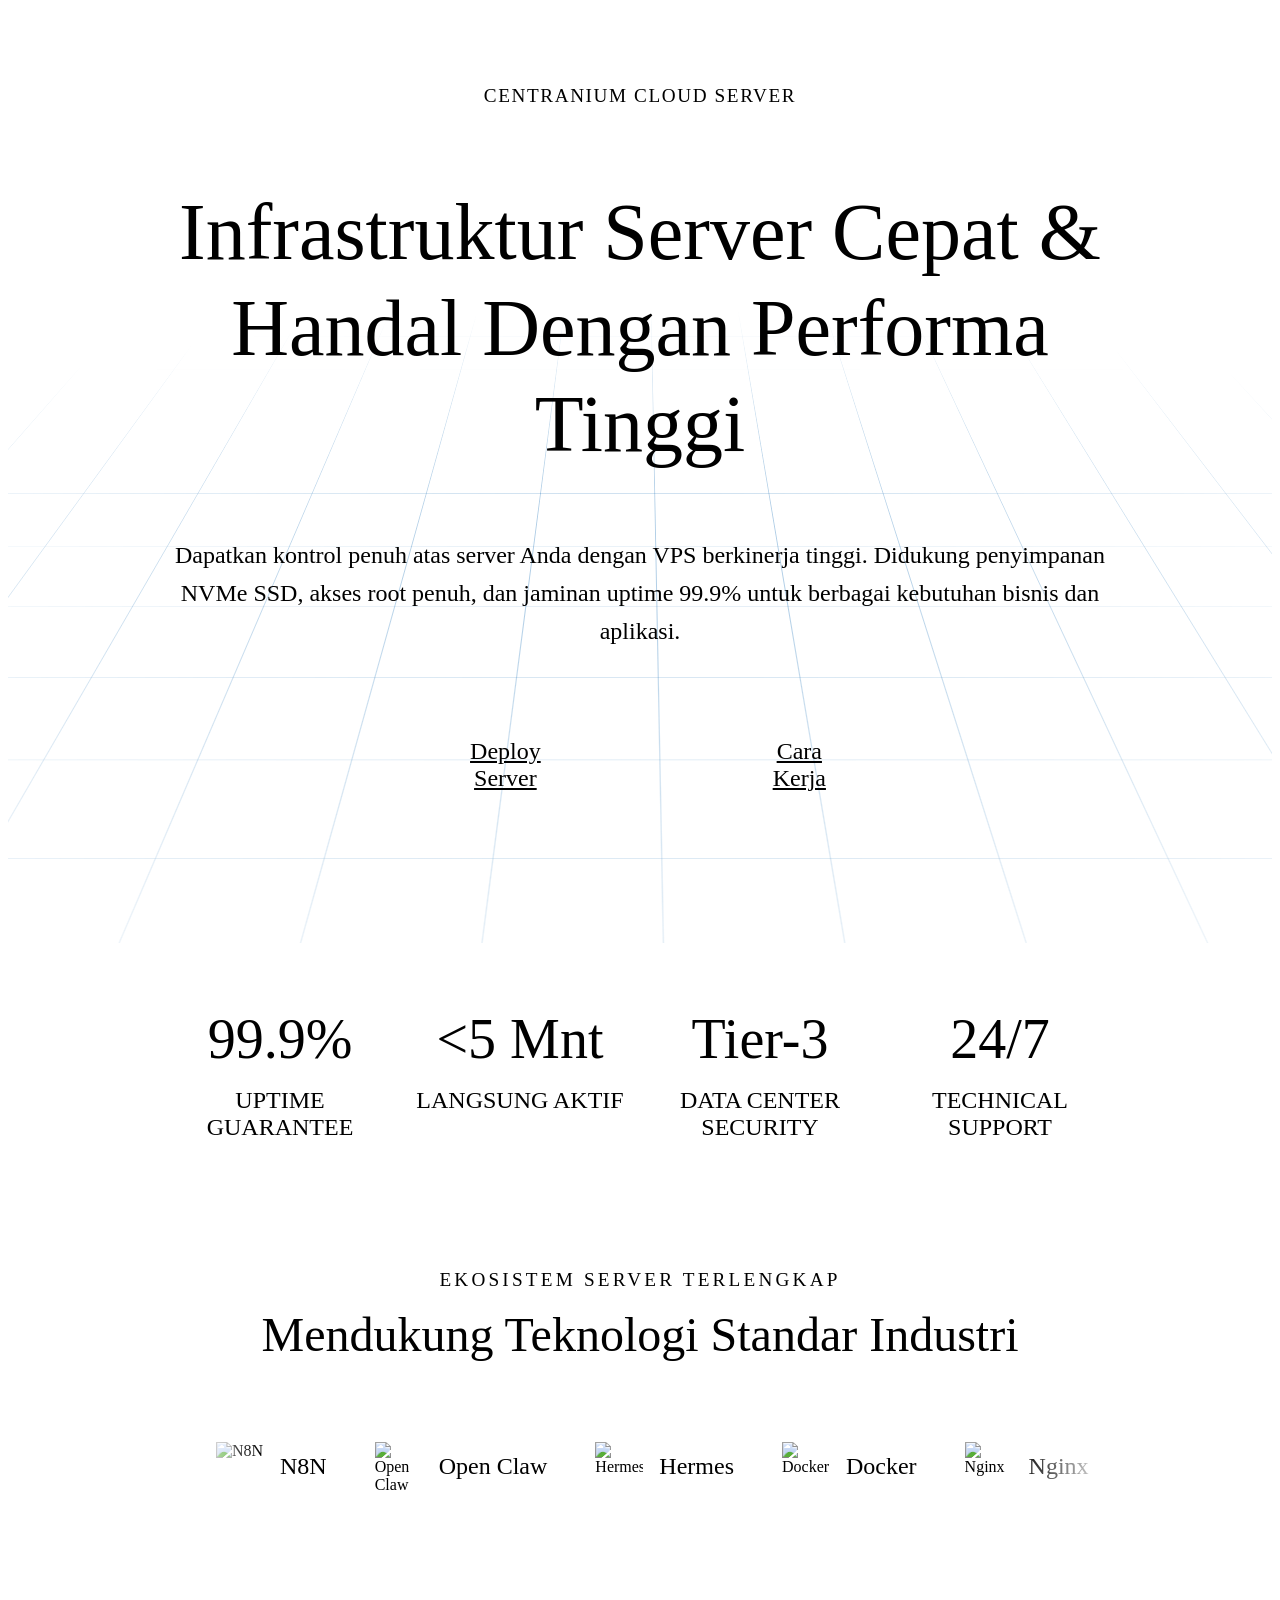
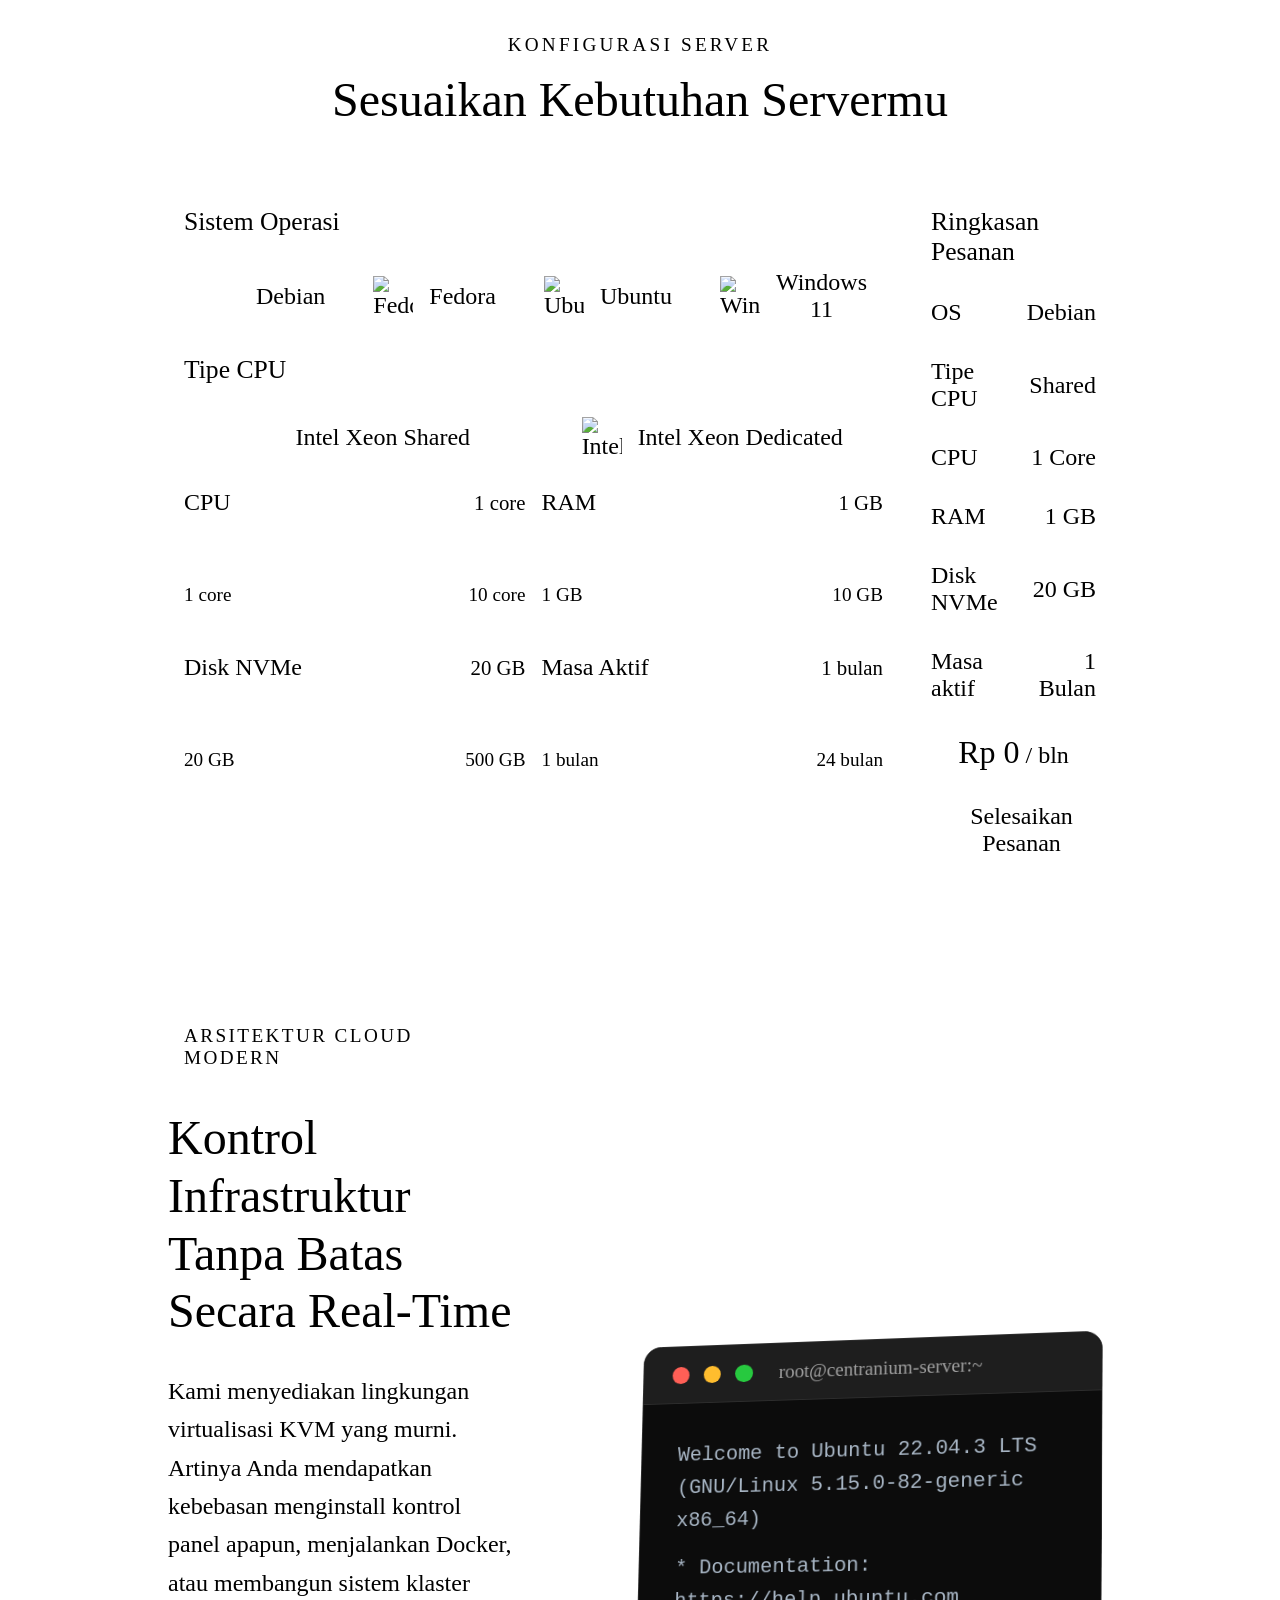
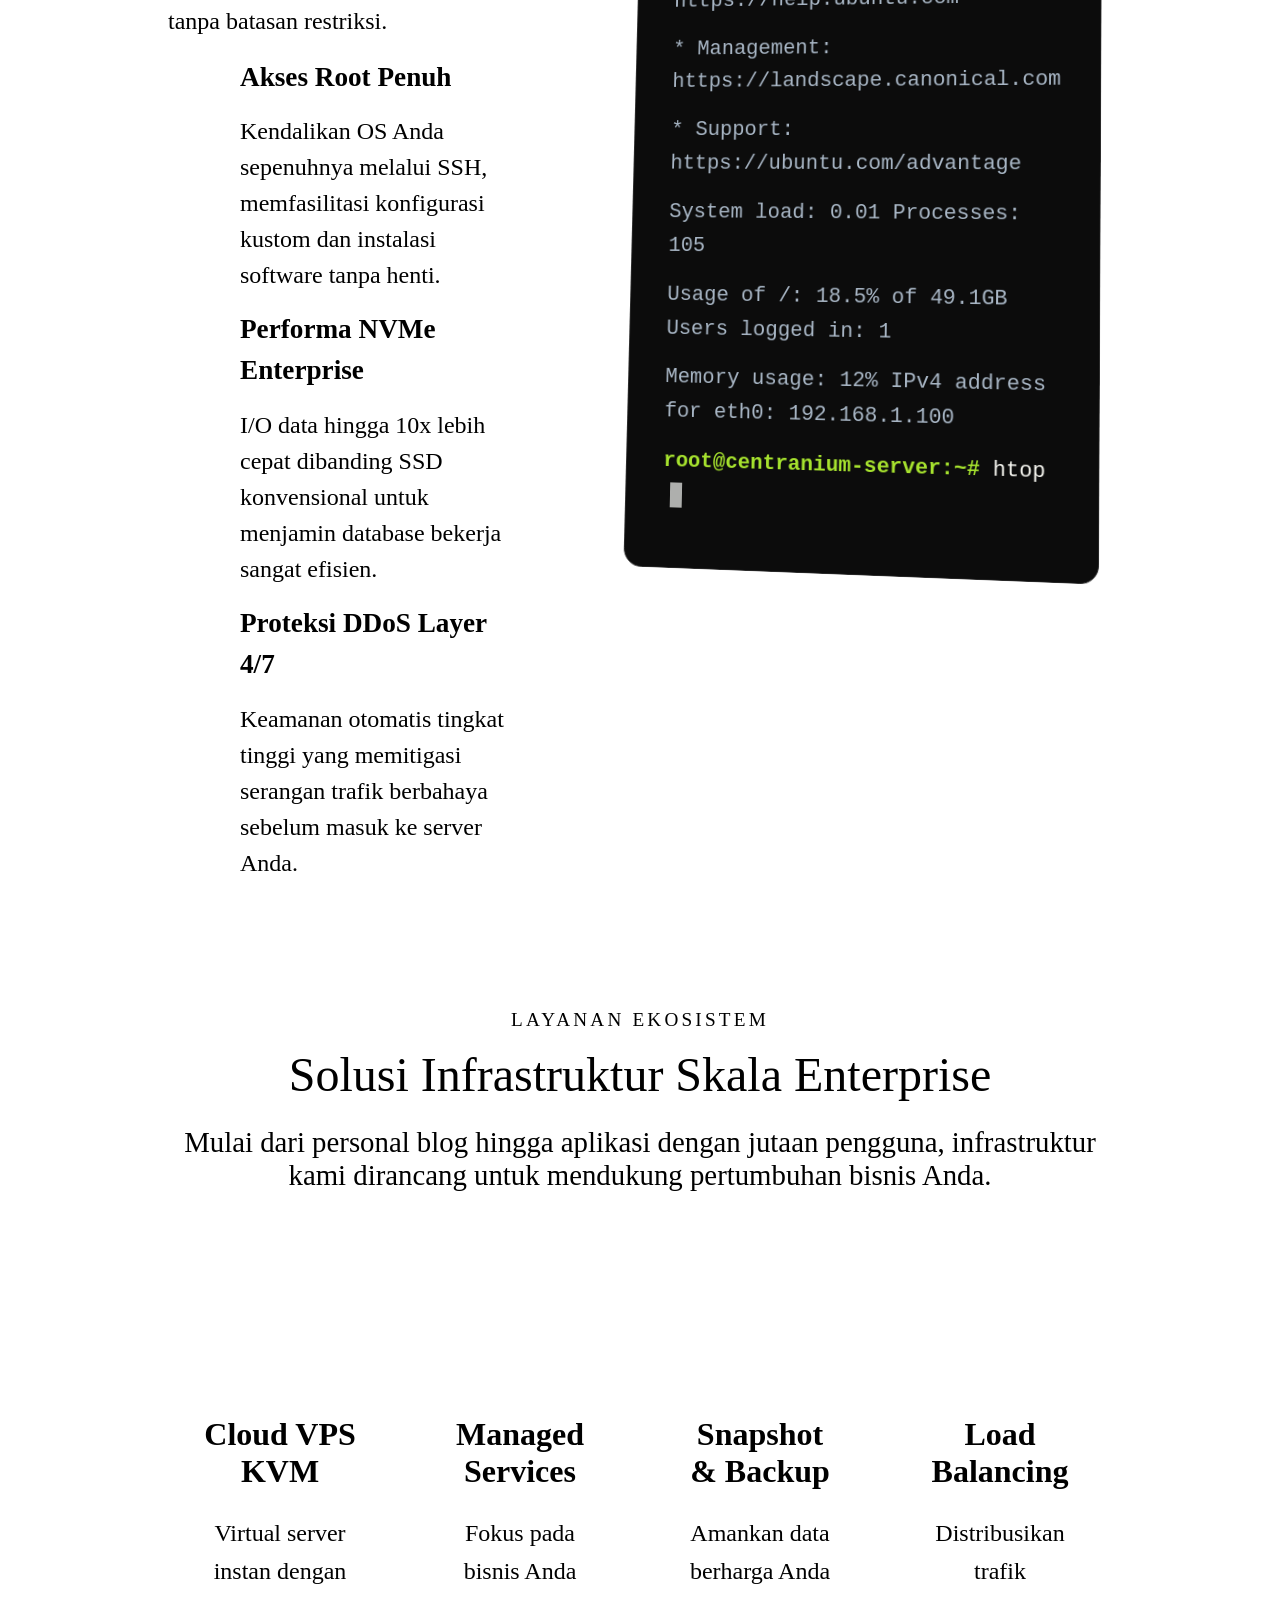
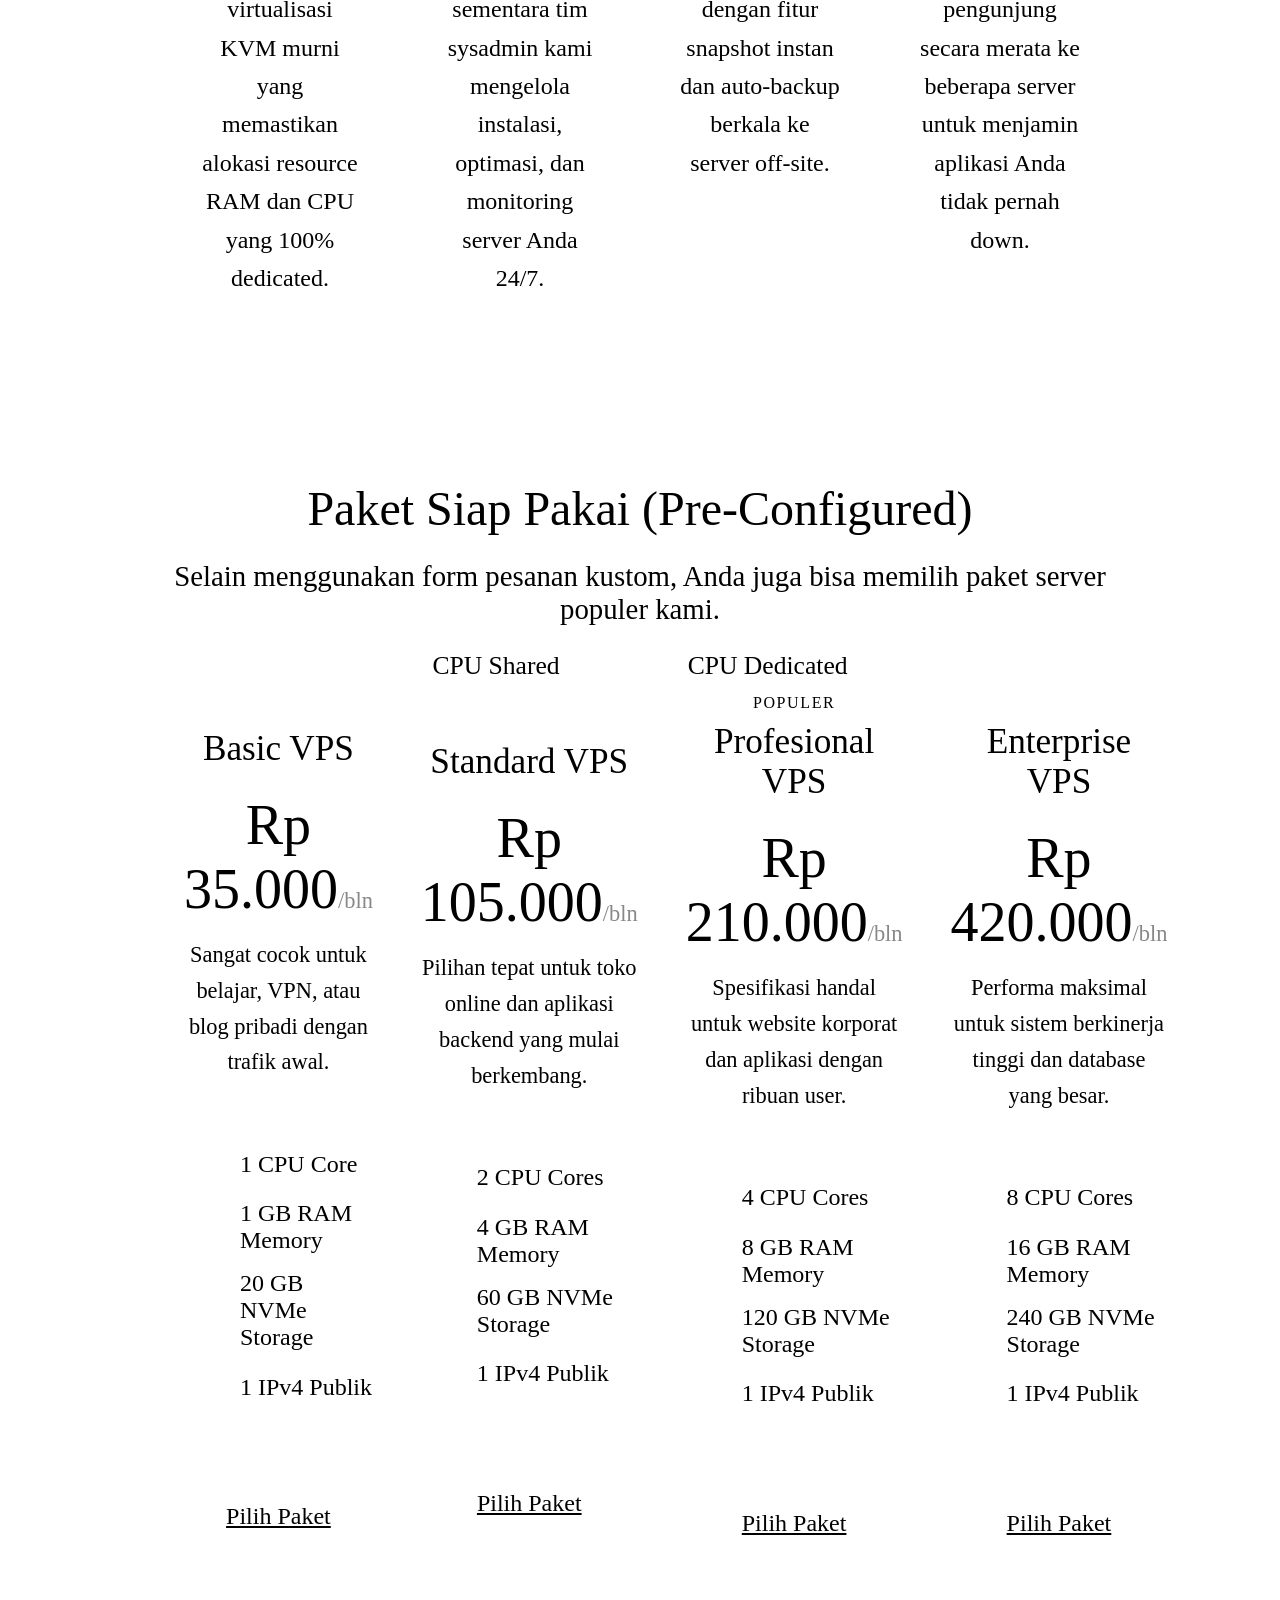
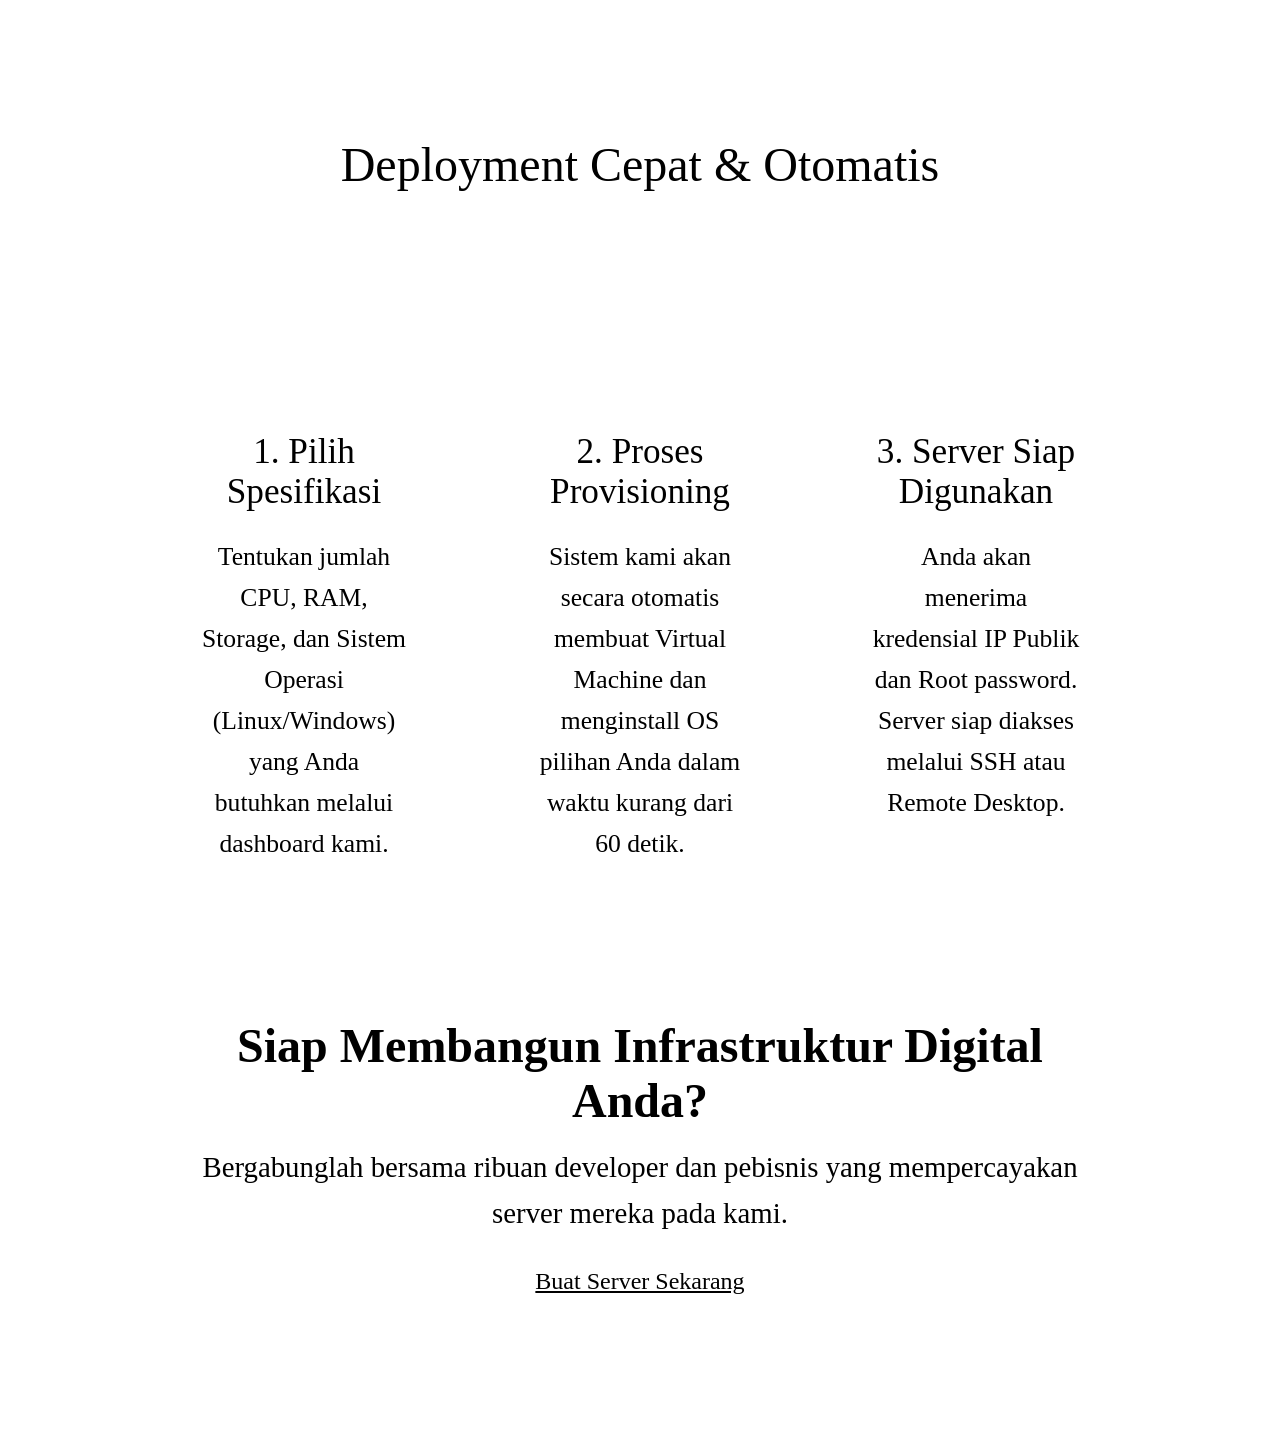
==== commit 88990034: "Update index.html" ====
--- a/index.html
+++ b/index.html
@@ -32,7 +32,7 @@
 <link href="../asset/style/global.css" rel="stylesheet" />
 <link href="../asset/style/skeleton.css" rel="stylesheet" />
 <link href="../asset/style/responsive.css" rel="stylesheet" />
-<link href="../asset/style/cloud.css" rel="stylesheet" />
+<link href="cloud.css" rel="stylesheet" />
 </head>
 <body>
   <main class="content-wrapper" itemscope itemtype="https://schema.org/WebPage">
--- a/cloud.css
+++ b/cloud.css
@@ -0,0 +1,891 @@
+.landing-hero {
+	box-sizing: border-box;
+	background-color: var(--color-white);
+	background-size: 4rem 4rem;
+	padding: 6rem 8rem;
+	margin: 0;
+	text-align: center;
+	position: relative;
+	overflow: hidden;
+	border-bottom: 0.1rem solid var(--color-blue-01);
+}
+.landing-hero::before, .landing-hero::after {
+	box-sizing: border-box;
+	content: '';
+	position: absolute;
+	width: 30rem;
+	height: 30rem;
+	border-radius: 0.5rem;
+	z-index: 0;
+}
+.landing-hero::before {
+	background-image: url('https://www.centranium.com/asset/image/cloud/landing1.png');
+	background-size: cover;
+	background-position: center;
+	background-repeat: no-repeat;
+	top: -2rem;
+	left: -2rem;
+	animation: digitalGlideBefore 10s ease-in-out infinite;
+}
+.landing-hero::after {
+	background-image: url('https://www.centranium.com/asset/image/cloud/landing2.png');
+	background-size: cover;
+	background-position: center;
+	background-repeat: no-repeat;
+	bottom: -2rem;
+	right: -2rem;
+	animation: digitalGlideAfter 12s ease-in-out infinite;
+}
+@keyframes digitalGlideBefore {
+	0%, 100% { transform: rotate(45deg) translate(0, 0); opacity: 0.5; }
+	50% { transform: rotate(45deg) translate(3rem, -3rem); opacity: 0.8; }
+}
+@keyframes digitalGlideAfter {
+	0%, 100% { transform: rotate(-45deg) translate(0, 0); opacity: 0.5; }
+	50% { transform: rotate(-45deg) translate(-3rem, 3rem); opacity: 0.8; }
+}
+.glow-bg {
+	position: absolute;
+	top: 0;
+	left: 0;
+	width: 100%; height: 100%;
+	overflow: hidden;
+	z-index: 0;
+	perspective: 100rem;
+}
+.glow-bg::before {
+	content: "";
+	position: absolute;
+	top: -50%; left: -50%;
+	width: 200%; height: 200%;
+	background-image: 
+		linear-gradient(to right, rgba(0, 96, 174, 0.3) 1px, transparent 1px),
+		linear-gradient(to bottom, rgba(0, 96, 174, 0.3) 1px, transparent 1px);
+	background-size: 8rem 8rem;
+	transform: rotateX(65deg) translateZ(-100px);
+	transform-origin: center center;
+	animation: networkArchitecture 12s linear infinite;
+	mask-image: radial-gradient(ellipse at center, black 10%, transparent 60%);
+	-webkit-mask-image: radial-gradient(ellipse at center, black 10%, transparent 60%);
+}
+@keyframes networkArchitecture {
+	0% { background-position: 0 0, 0 0; }
+	100% { background-position: 0 0, 0 8rem; }
+}
+.landing-hero-content {
+	box-sizing: border-box;
+	position: relative;
+	display: flex;
+  	flex-direction: column;
+	z-index: 1;
+	max-width: 90rem;
+	margin: 0 auto;
+	align-items: center;
+  	justify-content: center;
+}
+.tech-badge {
+	box-sizing: border-box;
+	background-color: var(--color-transparent-white);
+	display: inline-block;
+	color: var(--color-blue-04);
+	padding: 0.8rem 2rem;
+	border-radius: 2.5rem;
+    backdrop-filter: blur(0.8rem);
+	font-size: 1.2rem;
+	font-weight: var(--font-bold);
+	margin: 0 0 4rem 0;
+	border: 0.1rem solid var(--color-blue-01);
+	letter-spacing: 0.1rem;
+	text-transform: uppercase;
+}
+.landing-hero h1 {
+	color: var(--color-gray-05);
+	font-size: 5rem;
+	font-weight: var(--font-bold);
+	line-height: 1.2;
+	margin: 0 0 4rem 0;
+}
+.landing-hero h1 span { color: var(--color-blue-03); }
+.landing-hero p {
+	color: var(--color-gray-04);
+	font-size: 1.5rem;
+	font-weight: var(--font-regular);
+	margin: 0 auto 4rem auto;
+	line-height: 1.6;
+	max-width: 80rem;
+}
+.landing-hero-buttons {
+	box-sizing: border-box;
+	display: flex;
+	gap: 1rem;
+	justify-content: center;
+	align-items: center;
+	margin: 0 0 4rem 0;
+}
+.landing-btn-primary {
+	 box-sizing: border-box;
+	 background-color: var(--color-blue-03);
+	 font-family: var(--inter-font);
+	 color: var(--color-white);
+	 font-size: 1.5rem;
+	 font-weight: var(--font-medium);
+	 padding: 1rem 2rem;
+	 margin: 0;
+	 border-radius: 0.5rem;
+	 display: flex;
+	 gap: 1rem;
+	 align-items: center;
+	 justify-content: center;
+	 border: none;
+	 outline: none;
+	 cursor: pointer;
+	 transition: all 0.3s ease;
+}
+.landing-btn-primary:hover { background-color: var(--color-blue-05); }
+.landing-btn-secondary {
+	 box-sizing: border-box;
+	 background-color: var(--color-orange-03);
+	 font-family: var(--inter-font);
+	 color: var(--color-white);
+	 font-size: 1.5rem;
+	 font-weight: var(--font-medium);
+	 padding: 1rem 2rem;
+	 margin: 0;
+	 border-radius: 0.5rem;
+	 display: flex;
+	 gap: 1rem;
+	 align-items: center;
+	 justify-content: center;
+	 border: none;
+	 outline: none;
+	 cursor: pointer;
+	 transition: all 0.3s ease;
+}
+.landing-btn-secondary:hover {
+	background-color: var(--color-orange-05);
+}
+.landing-btn-primary svg.line, .landing-btn-secondary svg.line {
+	stroke: var(--color-white);
+}
+/* ORDER SECTION */
+.landing-order {
+	box-sizing: border-box;
+	background-color: var(--color-white);
+	position: relative;
+	padding: 4rem 10rem;
+	margin: 0;
+	overflow: hidden;
+	border-bottom: 0.1rem solid var(--color-blue-01);
+}
+.landing-order-header {
+	box-sizing: border-box;
+	text-align: center;
+	padding: 0;
+	margin: 0 0 4rem 0;
+}
+.landing-order-subtitle {
+	box-sizing: border-box;
+	display: inline-block;
+	color: var(--color-blue-03);
+	font-size: 1.2rem;
+	font-weight: var(--font-bold);
+	text-transform: uppercase;
+	letter-spacing: 0.2rem;
+	margin: 0 0 1rem 0;
+}
+.landing-order-header h3 {
+	font-size: 3rem;
+	color: var(--color-gray-05);
+	font-weight: var(--font-bold);
+	margin: 0;
+}
+.landing-order-grid {
+	box-sizing: border-box;
+    display: grid;
+    grid-template-columns: 7fr 3fr;
+    gap: 1rem;
+    padding: 0;
+    margin: 0;
+}
+.landing-order-container {
+	box-sizing: border-box;
+    padding: 1rem;
+    margin: 0;
+	border-radius: 1rem;
+	border: 0.1rem solid var(--color-blue-01);
+}
+.landing-order-row {
+	box-sizing: border-box;
+    padding: 0;
+	margin: 0 0 2rem 0;
+    display: flex;
+    flex-direction: column;
+}
+.landing-order-row label {
+	font-size: 1.5rem;
+	font-weight: var(--font-bold);
+	color: var(--color-gray-05);
+	display: flex;
+	justify-content: space-between;
+	align-items: center;
+	margin: 0 0 1rem 0;
+}
+.val-badge {
+	box-sizing: border-box;
+	color: var(--color-blue-04);
+	padding: 0;
+	margin: 0;
+	font-size: 1.3rem;
+}
+input[type="range"] {
+	box-sizing: border-box;
+	width: 100%;
+	height: 2rem;
+	cursor: pointer;
+	background: transparent;
+	appearance: none;
+	-webkit-appearance: none;
+	outline: none;
+	border: none;
+}
+/* CHROME/SAFARI/EDGE */
+input[type="range"]::-webkit-slider-runnable-track {
+	height: 2rem;
+	background: linear-gradient(to right, var(--color-blue-02) 0%, var(--color-blue-02) var(--fill, 50%), var(--color-white) var(--fill, 50%), var(--color-white) 100%);
+	border-radius: 0.5rem;
+	border: 0.1rem solid var(--color-gray-01);
+	transition: all 0.3s ease;
+}
+input[type="range"]:hover::-webkit-slider-runnable-track {
+  border: 0.1rem solid var(--color-blue-03);
+}
+/* FIREFOX */
+input[type="range"]::-moz-range-track {
+	height: 1rem;
+	border-radius: 1rem;
+	background: var(--color-blue-01);
+}
+input[type="range"]::-moz-range-progress {
+	height: 2rem;
+	border-radius: 0.5rem;
+	background: var(--color-blue-03);
+}
+input[type="range"]::-webkit-slider-thumb {
+	-webkit-appearance: none;
+	appearance: none;
+	width: 3rem;
+	height: 3rem;
+	margin-top: calc((2rem - 3rem) / 2);
+	background: var(--color-blue-03) url('data:image/svg+xml;utf8,<svg class="line" xmlns="http://www.w3.org/2000/svg" fill="none" viewBox="0 0 24 24" stroke-width="2" stroke="%23ffffff"><path stroke="none" d="M0 0h24v24H0z" fill="none"/><path d="M16 3l4 4l-4 4" /><path d="M10 7l10 0" /><path d="M8 13l-4 4l4 4" /><path d="M4 17l9 0" /></svg>') no-repeat center;
+	background-size: 50%;
+	border-radius: 0.5rem;
+	cursor: pointer;
+	position: relative;
+	z-index: 1;
+}
+input[type="range"]::-moz-range-thumb {
+	width: 3rem;
+	height: 3rem;
+	margin-top: calc((2rem - 3rem) / 2);
+	background: var(--color-blue-03) url('data:image/svg+xml;utf8,<svg class="line" xmlns="http://www.w3.org/2000/svg" fill="none" viewBox="0 0 24 24" stroke-width="2" stroke="%23ffffff"><path stroke="none" d="M0 0h24v24H0z" fill="none"/><path d="M16 3l4 4l-4 4" /><path d="M10 7l10 0" /><path d="M8 13l-4 4l4 4" /><path d="M4 17l9 0" /></svg>') no-repeat center;
+	background-size: 50%;
+	border-radius: 0.5rem;
+	cursor: pointer;
+	border: none;
+}
+input[type="range"]:disabled {
+	cursor: not-allowed;
+	opacity: 0.5;
+	filter: gray(0.5);
+}
+.landing-order-summary {
+    box-sizing: border-box;
+	background-color: var(--color-white);
+    padding: 1rem;
+    margin: 0;
+    width: 100%;
+    text-align: left;
+	border-radius: 1rem;
+    border: 0.1rem solid var(--color-blue-01);
+}
+.landing-order-summary h4 {
+	font-size: 1.6rem;
+	color: var(--color-gray-05);
+	margin: 0 0 1rem 0;
+	font-weight: var(--font-bold);
+}
+.landing-order-summary table.summary-table {
+    width: 100%;
+    border-collapse: collapse;
+    margin: 0 0 1rem 0;
+    font-size: 1.5rem;
+    color: var(--color-gray-04);
+}
+.landing-order-summary table.summary-table tr {
+	border-bottom: 0.1rem solid var(--color-gray-01);
+}
+.landing-order-summary table.summary-table tr:last-child {
+	border-bottom: none;
+}
+.landing-order-summary table.summary-table td {
+	padding: 1rem 0;
+	margin: 0;
+}
+.landing-order-summary table.summary-table td:first-child {
+	text-align: left;
+	font-weight: var(--font-reguler);
+	color: var(--color-gray-03);
+}
+.landing-order-summary table.summary-table td:last-child {
+	text-align: right;
+	font-weight: var(--font-semibold);
+	color: var(--color-gray-04);
+}
+.landing-order-summary p {
+	font-size: 1.5rem;
+	color: var(--color-gray-04);
+	margin: 0;
+}
+.landing-order-summary .price {
+	font-size: 2rem;
+	color: var(--color-blue-03);
+	font-weight: var(--font-bold);
+	margin: 1rem 0;
+}
+.price-suffix {
+	font-size: 1.5rem;
+	color: var(--color-gray-03);
+}
+.landing-order-container input[type="radio"] {
+	display: none;
+}
+.landing-order-os, .landing-order-cpu {
+	box-sizing: border-box;
+	padding: 0;
+	margin: 0 0 1rem 0;
+}
+.landing-order-os h4, .landing-order-cpu h4 {
+	font-size: 1.6rem;
+	color: var(--color-gray-05);
+	margin: 0 0 1rem 0;
+	font-weight: var(--font-bold);
+}
+.os-group {
+	box-sizing: border-box;
+	display: grid;
+	grid-template-columns: repeat(4, 1fr);
+	gap: 1rem;
+	padding: 0;
+	margin: 0 0 1rem 0;
+}
+.os-group label img, .landing-order-cpu label img {
+	width: 2.5rem;
+	height: 2.5rem;
+	object-fit: contain;
+	flex-shrink: 0;
+}
+.cpu-group {
+	box-sizing: border-box;
+	display: grid;
+	grid-template-columns: repeat(2, 1fr);
+	gap: 1rem;
+	padding: 0;
+	margin: 0 0 1rem 0;
+}
+.os-group label, .landing-order-cpu label {
+	box-sizing: border-box;
+	background-color: var(--color-white);
+	display: flex;
+	align-items: center;
+	justify-content: center;
+	padding: 1rem;
+	cursor: pointer;
+	font-size: 1.5rem;
+	font-weight: var(--font-medium);
+	color: var(--color-gray-03);
+	transition: all 0.3s ease;
+	text-align: center;
+	gap: 1rem;
+	border: 0.1rem solid var(--color-gray-01);
+	border-radius: 0.5rem;
+}
+.os-group label:hover, .landing-order-cpu label:hover {
+	border: 0.1rem solid var(--color-blue-03);
+}
+.os-group label:has(input:checked), .landing-order-cpu label:has(input:checked) {
+	border: 0.1rem solid var(--color-blue-03);
+	background-color: var(--color-blue-03);
+	color: var(--color-white);
+}
+.os-group label:has(input:checked) img, .landing-order-cpu label:has(input:checked) img {
+    filter: brightness(0) invert(1);
+}
+.landing-order-cpu label small {
+	font-size: 1.2rem;
+	color: var(--color-gray-04);
+	font-weight: var(--font-regular);
+}
+.landing-order-cpu label:has(input:checked) small {
+	color: var(--color-white);
+}
+
+.landing-order-body {
+	box-sizing: border-box;
+	display: grid;
+	grid-template-columns: repeat(2, 1fr);
+	gap: 1rem;
+	padding: 0;
+}
+.slider-info {
+	box-sizing: border-box;
+	display: flex;
+	justify-content: space-between;
+	margin-top: 1rem;
+	font-size: 1.2rem;
+	color: var(--color-gray-02);
+}
+.result {
+	box-sizing: border-box;
+	padding: 0;
+	margin: 0;
+	min-width: 0;
+	position: sticky;
+}
+/* TECH STACK SECTION */
+.landing-tech-stack {
+	box-sizing: border-box;
+	background-color: var(--color-white);
+	position: relative;
+	padding: 4rem 10rem;
+	margin: 0;
+	overflow: hidden;
+	border-bottom: 0.1rem solid var(--color-blue-01);
+}
+.landing-tech-stack-container {
+	box-sizing: border-box;
+	padding: 0;
+	margin: 0 auto;
+}
+.landing-tech-stack-header {
+	box-sizing: border-box;
+	text-align: center;
+	padding: 0;
+	margin: 0 0 4rem 0;
+}
+.landing-tech-stack-subtitle {
+	box-sizing: border-box;
+	display: inline-block;
+	color: var(--color-blue-03);
+	font-size: 1.2rem;
+	font-weight: var(--font-bold);
+	text-transform: uppercase;
+	letter-spacing: 0.2rem;
+	margin: 0 0 1rem 0;
+}
+.landing-tech-stack-header h3 {
+	font-size: 3rem;
+	color: var(--color-gray-05);
+	font-weight: var(--font-bold);
+	margin: 0;
+}
+.marquee-wrapper {
+	box-sizing: border-box;
+	display: flex;
+	overflow: hidden;
+	width: 100%;
+	position: relative;
+	mask-image: linear-gradient(to right, transparent, black 10%, black 90%, transparent);
+	-webkit-mask-image: linear-gradient(to right, transparent, black 10%, black 90%, transparent);
+}
+.marquee-content {
+	box-sizing: border-box;
+	display: flex;
+	gap: 1rem;
+	padding-left: 2rem;
+	padding-right: 2rem;
+	animation: scrollLeft 30s linear infinite;
+	width: max-content;
+}
+.marquee-wrapper:hover .marquee-content { animation-play-state: paused; }
+@keyframes scrollLeft {
+	0% { transform: translateX(0); }
+	100% { transform: translateX(calc(-50% - 1.25rem)); }
+}
+.landing-tech-card {
+	box-sizing: border-box;
+	border-radius: 0.5rem;
+	padding: 1rem;
+	display: flex;
+	align-items: center;
+	justify-content: center;
+	gap: 1rem;
+	transition: all 0.3s ease;
+	flex-shrink: 0;
+}
+.landing-tech-card img {
+	width: 3rem;
+	height: 3rem;
+	object-fit: contain;
+	flex-shrink: 0;
+}
+.landing-tech-card span {
+	font-size: 1.5rem;
+	font-weight: var(--font-bold);
+	color: var(--color-gray-05);
+}
+/* INTRO SECTION */
+.landing-intro {
+	box-sizing: border-box;
+	background-color: var(--color-white);
+	position: relative;
+	padding: 4rem 10rem;
+	margin: 0;
+	overflow: hidden;
+	border-bottom: 0.1rem solid var(--color-blue-01);
+}
+.intro-grid {
+	max-width: 120rem;
+	margin: 0 auto;
+	display: grid;
+	grid-template-columns: 1fr 1fr;
+	gap: 6rem;
+	align-items: center;
+}
+.intro-badge {
+	box-sizing: border-box;
+	display: inline-block;
+	background-color: var(--color-orange-04);
+	color: var(--color-white);
+	padding: 0.5rem 1rem;
+	border-radius: 0.5rem;
+	font-size: 1.2rem;
+	font-weight: var(--font-bold);
+	text-transform: uppercase;
+	letter-spacing: 0.15rem;
+	margin: 0 0 2rem 0;
+}
+.digital-title {
+	color: var(--color-gray-05);
+	font-size: 3rem;
+	font-weight: var(--font-bold);
+	line-height: 1.2;
+	margin: 0 0 2rem 0;
+}
+.digital-title span { color: var(--color-blue-03); }
+.intro-content p {
+	color: var(--color-gray-04);
+	font-size: 1.5rem;
+	line-height: 1.6;
+	margin: 0 0 1rem 0;
+}
+.tech-list {
+	list-style: none;
+	padding: 0;
+	margin: 0;
+	display: flex;
+	flex-direction: column;
+	gap: 1rem;
+}
+.tech-list li {
+	display: flex;
+	align-items: flex-start;
+	gap: 1rem;
+	font-size: 1.5rem;
+	color: var(--color-gray-04);
+	line-height: 1.5;
+}
+.list-icon {
+	flex-shrink: 0;
+	width: 3.5rem;
+	height: 3.5rem;
+	background-color: var(--color-blue-01);
+	border: 0.1rem solid var(--color-blue-03);
+	border-radius: 0.5rem;
+	display: flex;
+	align-items: center;
+	justify-content: center;
+}
+.list-icon svg {
+	width: 2rem;
+	height: 2rem;
+	stroke: var(--color-blue-04);
+	stroke-width: 2.5;
+	fill: none;
+	stroke-linecap: round;
+	stroke-linejoin: round;
+}
+.tech-list b {
+	color: var(--color-gray-05);
+	display: block;
+	margin: 0 0 1rem 0;
+	font-size: 1.7rem;
+}
+.intro-visual {
+	position: relative;
+	z-index: 1;
+	width: 100%;
+	perspective: 120rem;
+}
+.premium-mockup {
+	position: relative;
+	transform: rotateY(-10deg) rotateX(5deg) scale(0.95);
+	transform-style: preserve-3d;
+	transition: transform 0.6s cubic-bezier(0.25, 1, 0.5, 1);
+}
+.premium-mockup:hover {
+	transform: rotateY(0deg) rotateX(0deg) scale(1);
+}
+.terminal-window {
+	background-color: #0c0c0c;
+	border: 0.1rem solid #2d2d2d;
+	border-radius: 1.2rem;
+	overflow: hidden;
+	display: flex;
+	flex-direction: column;
+}
+.terminal-header {
+	background-color: #1e1e1e;
+	padding: 1.2rem 2rem;
+	display: flex;
+	align-items: center;
+	border-bottom: 0.1rem solid #2d2d2d;
+}
+.mac-dots {
+	display: flex;
+	gap: 1rem;
+}
+.mac-dots .dot {
+	width: 1.2rem;
+	height: 1.2rem;
+	border-radius: 50%;
+}
+.dot.red {
+	background-color: #ff5f56;
+}
+.dot.yellow {
+	background-color: #ffbd2e;
+}
+.dot.green {
+	background-color: #27c93f;
+}
+.terminal-title {
+	margin: 0 auto;
+	color: #a0a0a0;
+	font-family: var(--inter-font),
+	sans-serif;
+	font-size: 1.3rem;
+	font-weight: 500;
+	transform: translateX(-2rem);
+}
+.terminal-content {
+	padding: 2.5rem;
+	font-family: 'Consolas', 'Courier New', monospace;
+	font-size: 1.4rem;
+	line-height: 1.6;
+	min-height: 30rem;
+	text-align: left;
+}
+.term-line {
+	display: block;
+	margin: 0 0 1rem 0;
+}
+.term-output {
+	color: #a9b7c6;
+}
+.term-prompt {
+	color: #a6e22e;
+	font-weight: bold;
+}
+.term-command {
+	color: #f8f8f2;
+}
+.cursor {
+	display: inline-block;
+	width: 0.8rem;
+	height: 1.6rem;
+	background-color: #aeafad;
+	vertical-align: middle;
+	animation: blink 1s step-end infinite;
+	margin-left: 0.5rem;
+}
+@keyframes blink {
+	50% { opacity: 0; }
+}
+/* SERVICES SECTION */
+.landing-services {
+	box-sizing: border-box;
+	background-color: var(--color-white);
+	position: relative;
+	padding: 4rem 10rem;
+	margin: 0;
+	overflow: hidden;
+	border-bottom: 0.1rem solid var(--color-blue-01);
+}
+.services-container {
+	max-width: 120rem;
+	margin: 0 auto;
+}
+.services-header {
+	text-align: center;
+	margin-bottom: 6rem;
+}
+.services-badge {
+	display: inline-block;
+	color: var(--color-blue-03);
+	font-size: 1.2rem;
+	font-weight: var(--font-bold);
+	text-transform: uppercase;
+	letter-spacing: 0.2rem;
+	margin: 0 0 1rem 0;
+}
+.services-header h2 {
+	font-size: 3rem;
+	color: var(--color-gray-05);
+	font-weight: var(--font-bold);
+	margin: 0 0 1.5rem 0;
+}
+.services-header h2 span {
+	color: var(--color-blue-03);
+}
+.services-header p { font-size: 1.8rem; color: var(--color-gray-04); max-width: 70rem; margin: 0 auto; }
+.services-grid { display: grid; grid-template-columns: repeat(4, 1fr); gap: 1rem; }
+.service-card { background-color: var(--color-white); border: 0.1rem solid var(--color-blue-01); border-radius: 1rem; padding: 2rem; text-align: center; transition: all 0.3s ease; }
+.service-icon { width: 4rem; height: 4rem; background-color: var(--color-blue-01); border-radius: 0.5rem; display: flex; align-items: center; justify-content: center; margin: 0 auto 2rem auto; }
+.service-icon svg { width: 2.5rem; height: 2.5rem; stroke: var(--color-blue-04); }
+.service-card h3 { font-size: 2rem; color: var(--color-gray-05); margin: 0 0 1rem 0; }
+.service-card p { font-size: 1.5rem; color: var(--color-gray-04); line-height: 1.6; }
+
+/* --- STATS SECTION --- */
+.landing-stats {
+	box-sizing: border-box; background-color: var(--color-white); position: relative; padding: 4rem 10rem; margin: 0; overflow: hidden; border-bottom: 0.1rem solid var(--color-blue-01);
+}
+.landing-stats-grid { max-width: 120rem; margin: 0 auto; display: grid; grid-template-columns: repeat(4, 1fr); gap: 1rem; text-align: center; }
+.stat-item h3 { font-size: 3.5rem; margin: 0 0 1rem 0; font-weight: var(--font-bold); color: var(--color-blue-04); }
+.stat-item p { font-size: 1.5rem; margin: 0; color: var(--color-gray-04); font-weight: var(--font-medium); text-transform: uppercase; }
+
+/* --- PRICING SECTION --- */
+.landing-pricing {
+	box-sizing: border-box; background-color: var(--color-white); position: relative; padding: 4rem 10rem; margin: 0; overflow: hidden; border-bottom: 0.1rem solid var(--color-blue-01);
+}
+.pricing-container { max-width: 120rem; margin: 0 auto; }
+.landing-pricing-title { text-align: center; color: var(--color-gray-05); font-size: 3rem; font-weight: var(--font-bold); margin: 0 0 1.5rem 0; }
+.landing-pricing-title span { color: var(--color-blue-03); }
+.pricing-subtitle { text-align: center; color: var(--color-gray-04); font-size: 1.8rem; margin: 0 0 1rem 0; }
+
+/* UI Toggle Switch Pricing */
+.pricing-toggle-container {
+	display: flex; justify-content: center; align-items: center; gap: 1rem; margin: 0 0 1rem 0;
+}
+.toggle-label {
+	font-size: 1.6rem; font-weight: var(--font-medium); color: var(--color-gray-03); cursor: pointer; transition: color 0.3s;
+}
+.toggle-label.active { color: var(--color-blue-03); font-weight: var(--font-bold); }
+.switch { position: relative; display: inline-block; width: 6rem; height: 3rem; }
+.switch input { opacity: 0; width: 0; height: 0; }
+.switch .slider { position: absolute; cursor: pointer; top: 0; left: 0; right: 0; bottom: 0; background-color: var(--color-blue-03); transition: .4s; border-radius: 3rem; }
+.switch .slider:before { position: absolute; content: ""; height: 2.2rem; width: 2.2rem; left: 0.4rem; bottom: 0.4rem; background-color: white; transition: .4s; border-radius: 50%; }
+.switch input:checked + .slider { background-color: var(--color-orange-04); }
+.switch input:checked + .slider:before { transform: translateX(3rem); }
+
+/* Grid 4 Kolom Pricing */
+.pricing-grid { display: grid; grid-template-columns: repeat(4, 1fr); gap: 1rem; align-items: center; }
+.pricing-card { box-sizing: border-box; background-color: var(--color-white); border: 0.1rem solid var(--color-blue-02); border-radius: 1rem; padding: 1rem; position: relative; transition: all 0.3s ease; display: flex; flex-direction: column; }
+.pricing-card:hover { border: 0.1rem solid var(--color-blue-03); }
+.pricing-card.popular { border: 0.1rem solid var(--color-orange-03); z-index: 2; }
+.pricing-card.popular:hover { border: 0.1rem solid var(--color-orange-04); }
+.popular-badge { box-sizing: border-box; position: absolute; top: -1.25rem; left: 50%; transform: translateX(-50%); background-color: var(--color-orange-03); color: var(--color-white); padding: 0.5rem 1rem; border-radius: 0.5rem; font-size: 1rem; font-weight: var(--font-bold); text-transform: uppercase; letter-spacing: 0.1rem; }
+.pricing-card h3 { font-size: 2.2rem; color: var(--color-gray-05); font-weight: var(--font-bold); margin: 0 0 1.5rem 0; text-align: center; }
+.price { font-size: 3.5rem; color: var(--color-blue-03); font-weight: var(--font-bold); text-align: center; margin: 0 0 1rem 0; }
+.pricing-card.popular .price { color: var(--color-orange-04); }
+.price-desc { font-size: 1.4rem; color: var(--color-gray-03); text-align: center; line-height: 1.6; margin: 0 0 1rem 0; padding-bottom: 3rem; border-bottom: 0.1rem solid var(--color-blue-02); }
+.pricing-features { list-style: none; padding: 0; margin: 0 0 4rem 0; flex-grow: 1; }
+.pricing-features li { font-size: 1.5rem; color: var(--color-gray-04); margin: 0 0 1rem 0; display: flex; align-items: center; gap: 1rem; }
+.pricing-features svg { width: 2.5rem; height: 2.5rem; stroke: var(--color-blue-03); stroke-width: 2.5; fill: none; flex-shrink: 0; }
+.pricing-card.popular .pricing-features svg { stroke: var(--color-orange-03); }
+.w-100 { width: 100%; }
+
+/* --- STEPS SECTION --- */
+.landing-steps {
+	box-sizing: border-box; background-color: var(--color-white); position: relative; padding: 4rem 10rem; margin: 0; overflow: hidden; border-bottom: 0.1rem solid var(--color-blue-01);
+}
+.landing-steps-title { text-align: center; font-size: 3rem; margin-bottom: 8rem; color: var(--color-gray-05); font-weight: var(--font-bold); }
+.landing-steps-title span { color: var(--color-blue-03); }
+.steps-grid { display: grid; grid-template-columns: repeat(3, 1fr); gap: 4rem; position: relative; }
+.steps-grid::before { content: ''; position: absolute; top: 2rem; left: 10%; right: 10%; height: 0.2rem; background: linear-gradient(90deg, var(--color-blue-02) 50%, transparent 50%); background-size: 1.5rem 100%; z-index: 1; }
+.step-item { text-align: center; position: relative; padding: 0 2rem; z-index: 2; }
+.step-icon-digital { width: 4rem; height: 4rem; background-color: var(--color-white); border: 0.1rem solid var(--color-blue-01); border-radius: 0.5rem; display: flex; align-items: center; justify-content: center; margin: 0 auto 3rem auto; }
+.step-icon-digital svg { width: 2.5rem; height: 2.5rem; stroke: var(--color-blue-04); }
+.step-item h3 { font-size: 2.2rem; color: var(--color-gray-05); margin: 0 0 1rem 0; font-weight: var(--font-bold); }
+.step-item p { font-size: 1.6rem; color: var(--color-gray-03); line-height: 1.6; }
+
+/* --- CTA SECTION --- */
+.landing-cta {
+	box-sizing: border-box; background-color: var(--color-white); position: relative; padding: 4rem 10rem; margin: 0; text-align: center; overflow: hidden; border-bottom: 0.1rem solid var(--color-blue-01);
+}
+.cta-container { max-width: 80rem; margin: 0 auto; }
+.landing-cta h2 { font-size: 3rem; color: var(--color-gray-05); margin: 0 0 1rem 0; }
+.landing-cta p { font-size: 1.8rem; color: var(--color-gray-04); margin: 0 0 1rem 0; line-height: 1.6; }
+
+/* ========================================= */
+/* MEDIA QUERIES (RESPONSIVE)                */
+/* ========================================= */
+
+/* DESKTOP 1500px */
+@media only screen and (max-width: 1500px) {
+	.landing-hero, .landing-order, .landing-tech-stack, .landing-intro, .landing-services, .landing-stats, .landing-pricing, .landing-steps, .landing-cta {
+		padding: 4rem 10rem;
+	}
+}
+/* DESKTOP 1200px */
+@media only screen and (max-width: 1200px) {
+	.landing-hero, .landing-order, .landing-tech-stack, .landing-intro, .landing-services, .landing-stats, .landing-pricing, .landing-steps, .landing-cta {
+	    padding: 4rem 8rem;
+	}
+}
+/* LAPTOP 992px */
+@media only screen and (max-width: 992px) {
+	html { font-size: 9px; }
+	.landing-hero, .landing-order, .landing-tech-stack, .landing-intro, .landing-services, .landing-stats, .landing-pricing, .landing-steps, .landing-cta {
+	    padding: 4rem 6rem;
+	}
+	.landing-order-grid { grid-template-columns: 6fr 4fr; }
+	.intro-grid { grid-template-columns: 1fr; gap: 5rem; }
+	.steps-grid::before { display: none; }
+	.steps-grid { grid-template-columns: 1fr; gap: 6rem; }
+	.landing-stats-grid { grid-template-columns: repeat(2, 1fr); }
+	
+	/* Pricing 2 Kolom */
+	.pricing-grid { grid-template-columns: repeat(2, 1fr); }
+	
+	.os-group, .landing-order-body {
+	 	grid-template-columns: repeat(3, 1fr);
+	}
+	.landing-hero::before, .landing-hero::after { width: 25rem; height: 25rem; }
+}
+/* TABLET LANDSCAPE & HP 768px */
+@media only screen and (max-width: 768px) {
+	.landing-hero, .landing-order, .landing-tech-stack, .landing-intro, .landing-services, .landing-stats, .landing-pricing, .landing-steps, .landing-cta {
+	    padding: 4rem 2rem;
+	}
+	.landing-hero { padding: 10rem 2rem 6rem 2rem; }
+	.landing-hero h1 { font-size: 3.5rem; }
+	.landing-hero-buttons { flex-direction: column; }
+	.landing-btn-primary, .landing-btn-secondary { width: 100%; }
+	.landing-order-grid { grid-template-columns: 1fr; }
+	.landing-stats-grid { grid-template-columns: 1fr; }
+	.digital-title, .landing-steps-title, .landing-cta h2 { font-size: 3rem; }
+	.landing-pricing { padding: 8rem 2rem; }
+	.landing-pricing-title { font-size: 3rem; }
+	.price { font-size: 3rem; }
+	.premium-mockup { transform: none; }
+	.intro-visual { perspective: none; }
+	.services-grid { grid-template-columns: 1fr; }
+	
+	/* Pricing 1 Kolom */
+	.pricing-grid { grid-template-columns: 1fr; }
+	
+	.os-group, .os-group:last-child, .landing-order-body {
+	    grid-template-columns: repeat(2, 1fr);
+	}
+	.landing-hero::before, .landing-hero::after { width: 20rem; height: 20rem; }
+}
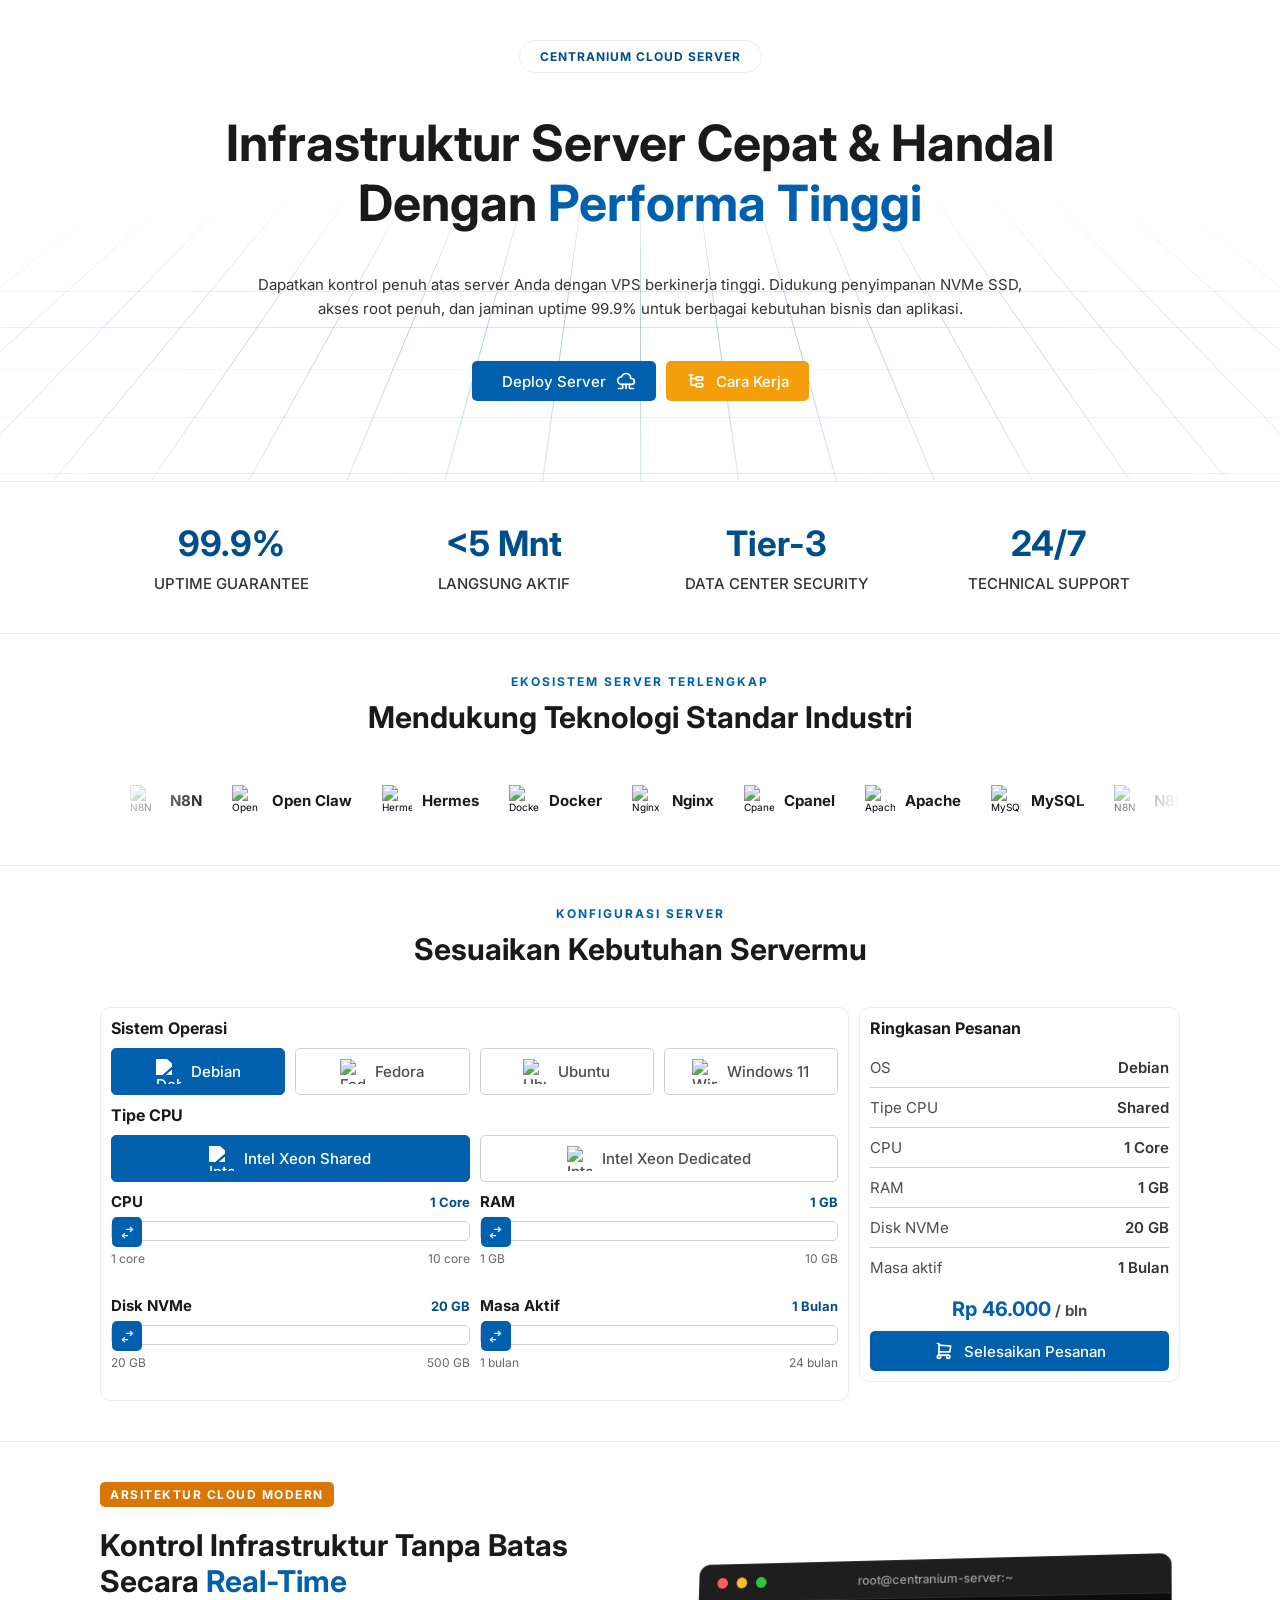
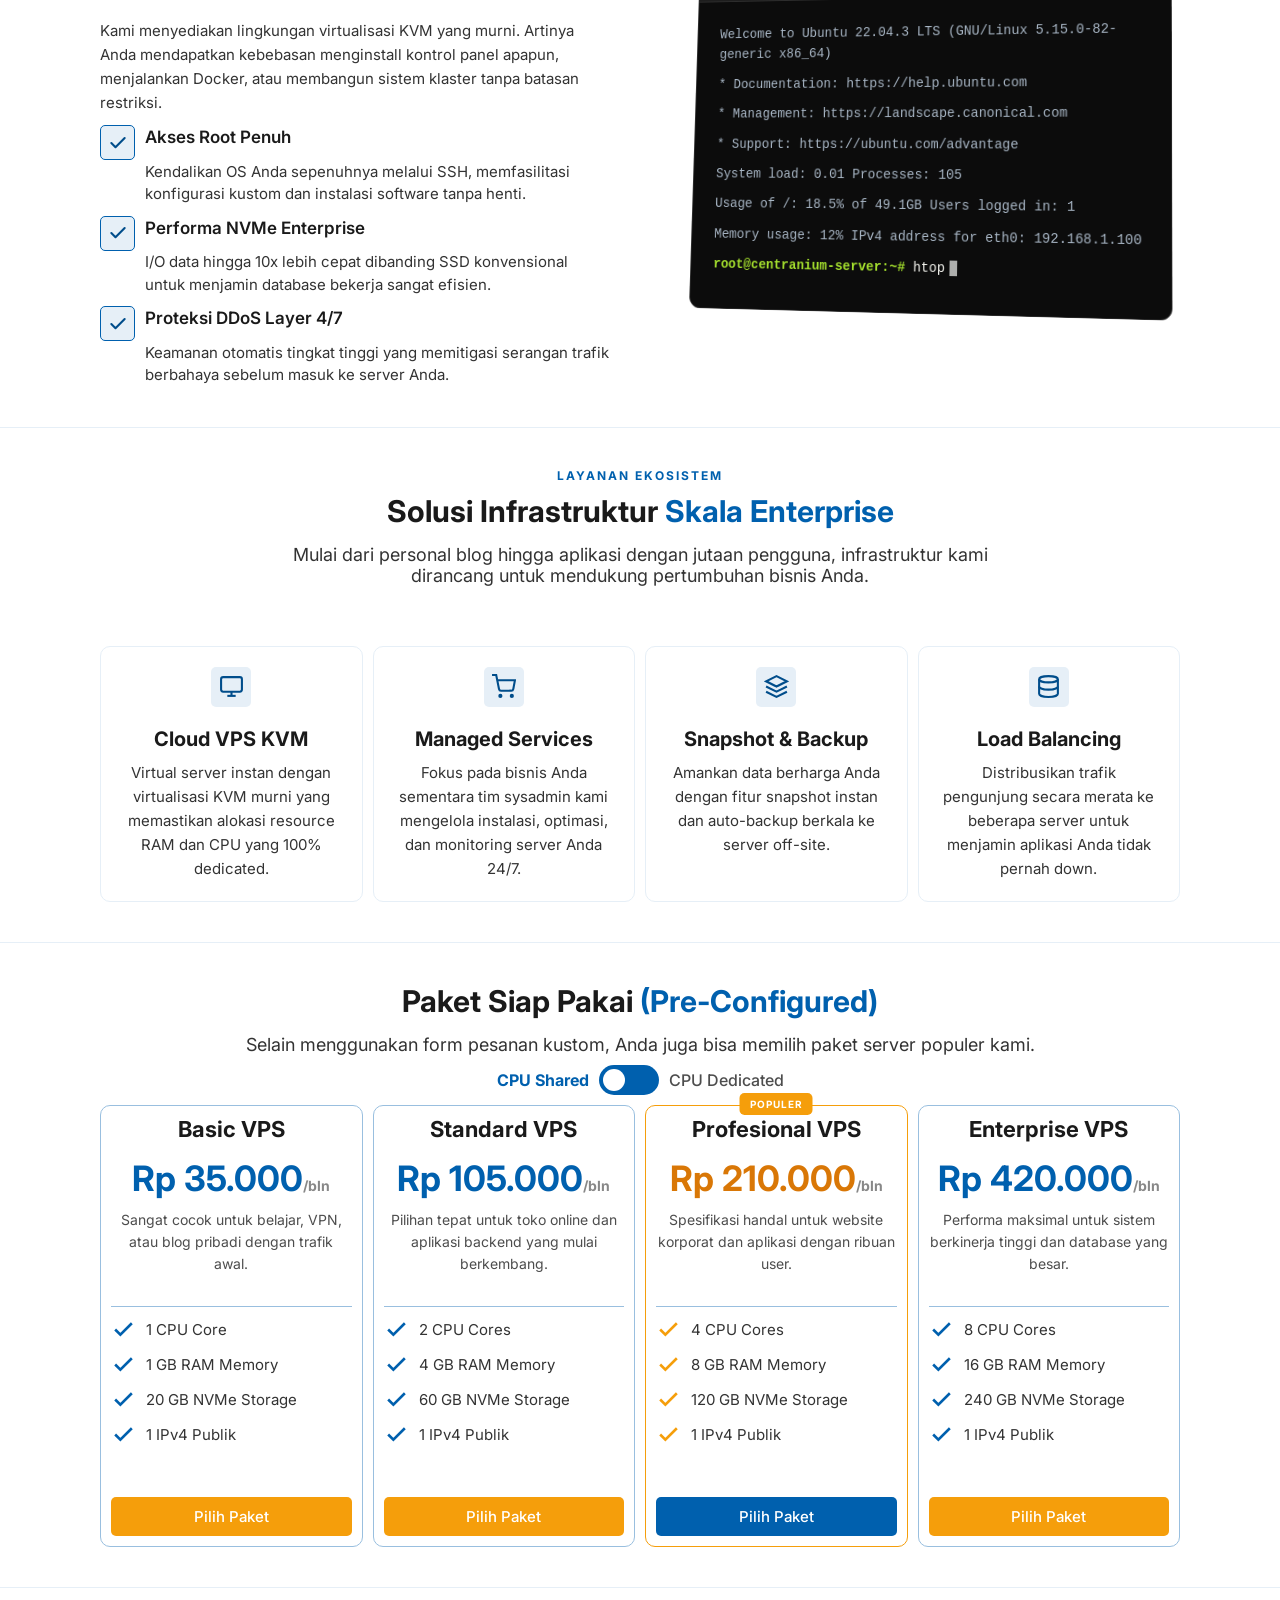
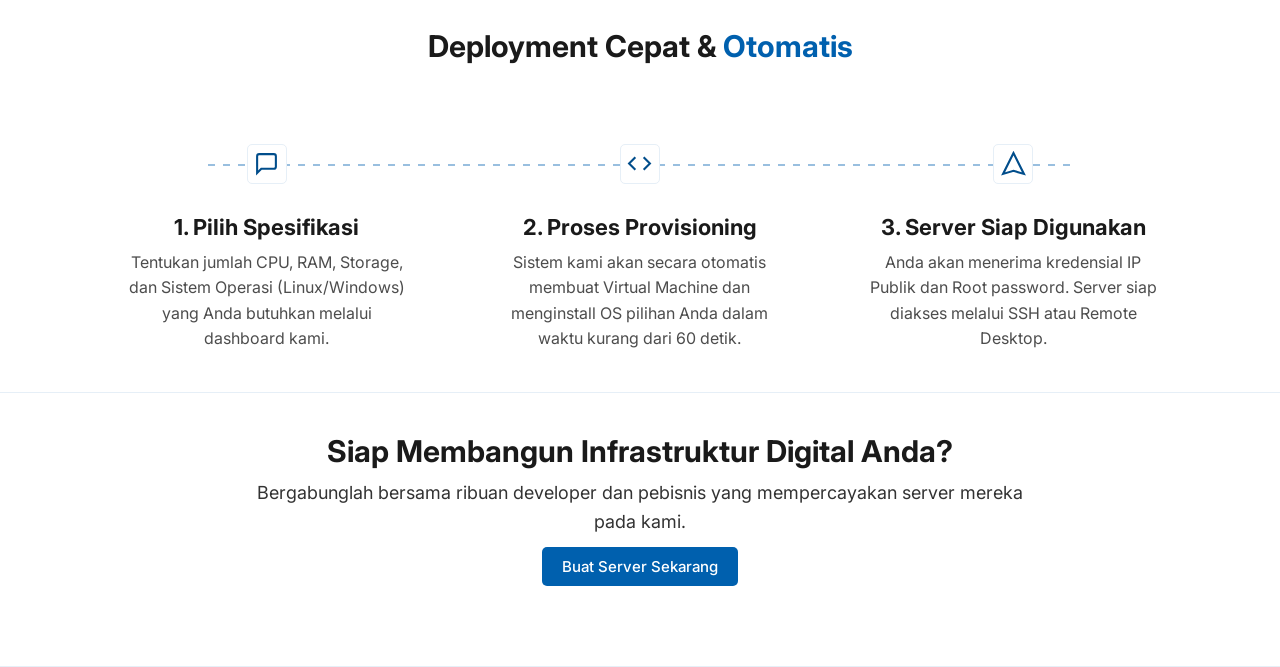
==== commit e9279faf: "Update index.html" ====
--- a/index.html
+++ b/index.html
@@ -29,9 +29,6 @@
 <link rel="icon" type="images/x-icon" href="../asset/image/logo.png" />
 <meta name="theme-color" content="#0060ae" />
 <!-- Plugin -->
-<link href="../asset/style/global.css" rel="stylesheet" />
-<link href="../asset/style/skeleton.css" rel="stylesheet" />
-<link href="../asset/style/responsive.css" rel="stylesheet" />
 <link href="cloud.css" rel="stylesheet" />
 </head>
 <body>
@@ -371,7 +368,6 @@
     </section>
     <section class="footer" id="footer"></section>
   </main>
-  <script type="text/javascript" src="../asset/script/cloud.js" defer></script>
-  <script type="module" src="../asset/script/global.js"></script>
+  <script type="text/javascript" src="cloud.js" defer></script>
 </body>
 </html>
--- a/cloud.css
+++ b/cloud.css
@@ -1,3 +1,132 @@
+/* INTER FONT */
+@import url('https://fonts.googleapis.com/css2?family=Inter:ital,opsz,wght@0,14..32,100..900;1,14..32,100..900&display=swap');
+/* ROOT */
+:root {
+	/* BASE COLOR */
+	--color-white: #ffffff;
+	/* BASE TRANSPARENT COLOR */
+	--color-transparent-gray: rgba(220, 220, 220, 0.4);
+	--color-transparent-white: rgba(255, 255, 255, 0.4);
+	/* GRAYSCALE COLOR */
+	--color-gray-01: #d1d1d1;
+  	--color-gray-02: #666666;
+  	--color-gray-03: #4d4d4d;
+  	--color-gray-04: #333333;
+ 	--color-gray-05: #1a1a1a;
+	/* BLUE COLOR */
+	--color-blue-01: #e6eff7;
+	--color-blue-02: #99bfdf;
+	--color-blue-03: #0060ae;
+	--color-blue-04: #004d8b;
+	--color-blue-05: #003a68;
+	/* GREEN COLOR */
+	--color-green-01: #D1EAE0;
+	--color-green-02: #67B38F;
+	--color-green-03: #016237;
+	--color-green-04: #014728;
+	--color-green-05: #002D19;
+	/* LIME COLOR */
+	--color-lime-01: #EAF7D0;
+	--color-lime-02: #C1EB7C;
+	--color-lime-03: #8CD50B;
+	--color-lime-04: #5C8C07;
+	--color-lime-05: #2C4203;
+	/* RED COLOR */
+	--color-red-01: #fde5e5;
+	--color-red-02: #f5a3a3;
+	--color-red-03: #b22222;
+	--color-red-04: #8b1a1a;
+	--color-red-05: #641212;
+	/* ORANGE COLOR */
+	--color-orange-01: #fef3c7;
+	--color-orange-02: #fed7aa;
+	--color-orange-03: #f59e0b;
+	--color-orange-04: #d97706;
+	--color-orange-05: #b45309;
+	/* FONT MAIN */
+	--inter-font: "Inter", sans-serif;
+	/* FONT WEIGHT */
+	--font-light: 300;
+	--font-regular: 400;
+	--font-medium: 500;
+	--font-semibold: 600;
+	--font-bold: 700;
+}
+/* BASIC */
+* {
+	box-sizing: border-box;
+	margin: 0;
+	padding: 0;
+}
+html {
+	scroll-behavior: smooth;
+	font-size: 10px;
+}
+body {
+	box-sizing: border-box;
+	margin: 0;
+	padding: 0 !important;
+	background-color: var(--color-white);
+	font-family: var(--inter-font);
+	text-align: left;
+	user-select: none;
+	text-size-adjust: none;
+	text-rendering: optimizeLegibility;
+	-webkit-tap-highlight-color: transparent !important;
+	-webkit-font-smoothing: antialiased;
+}
+p {
+	font-weight: var(--font-regular);
+}
+b {
+	font-weight: var(--font-semibold);
+}
+a, button {
+	text-decoration: none;
+	outline: none;
+}
+::selection {
+	color: var(--color-white);
+	background-color: var(--color-blue-03);
+}
+/* SCROLLBAR */
+::-webkit-scrollbar {
+	width: 0.5rem;
+	height: 0.5rem;
+}
+::-webkit-scrollbar-track {
+	background-color: var(--color-white);
+}
+::-webkit-scrollbar-thumb {
+	background-color: var(--color-blue-03);
+	border-radius: 0.5rem;
+}
+/* WEB ICON */
+svg {
+	box-sizing: border-box;
+	width: 2rem;
+	height: 2rem;
+	fill: none;
+	vertical-align: middle;
+	margin: 0;
+	padding: 0;
+	flex-shrink: 0;
+}
+svg.line {
+	fill: none !important;
+	stroke: var(--color-gray-03);
+	stroke-linecap: round;
+	stroke-linejoin: round;
+	stroke-width: 2;
+}
+/* WRAPPER */
+.content-wrapper {
+	box-sizing: border-box;
+	background-color: var(--color-white);
+	width: 100%;
+	margin: 0 auto;
+	padding: 0 !important;
+}
 .landing-hero {
 	box-sizing: border-box;
 	background-color: var(--color-white);
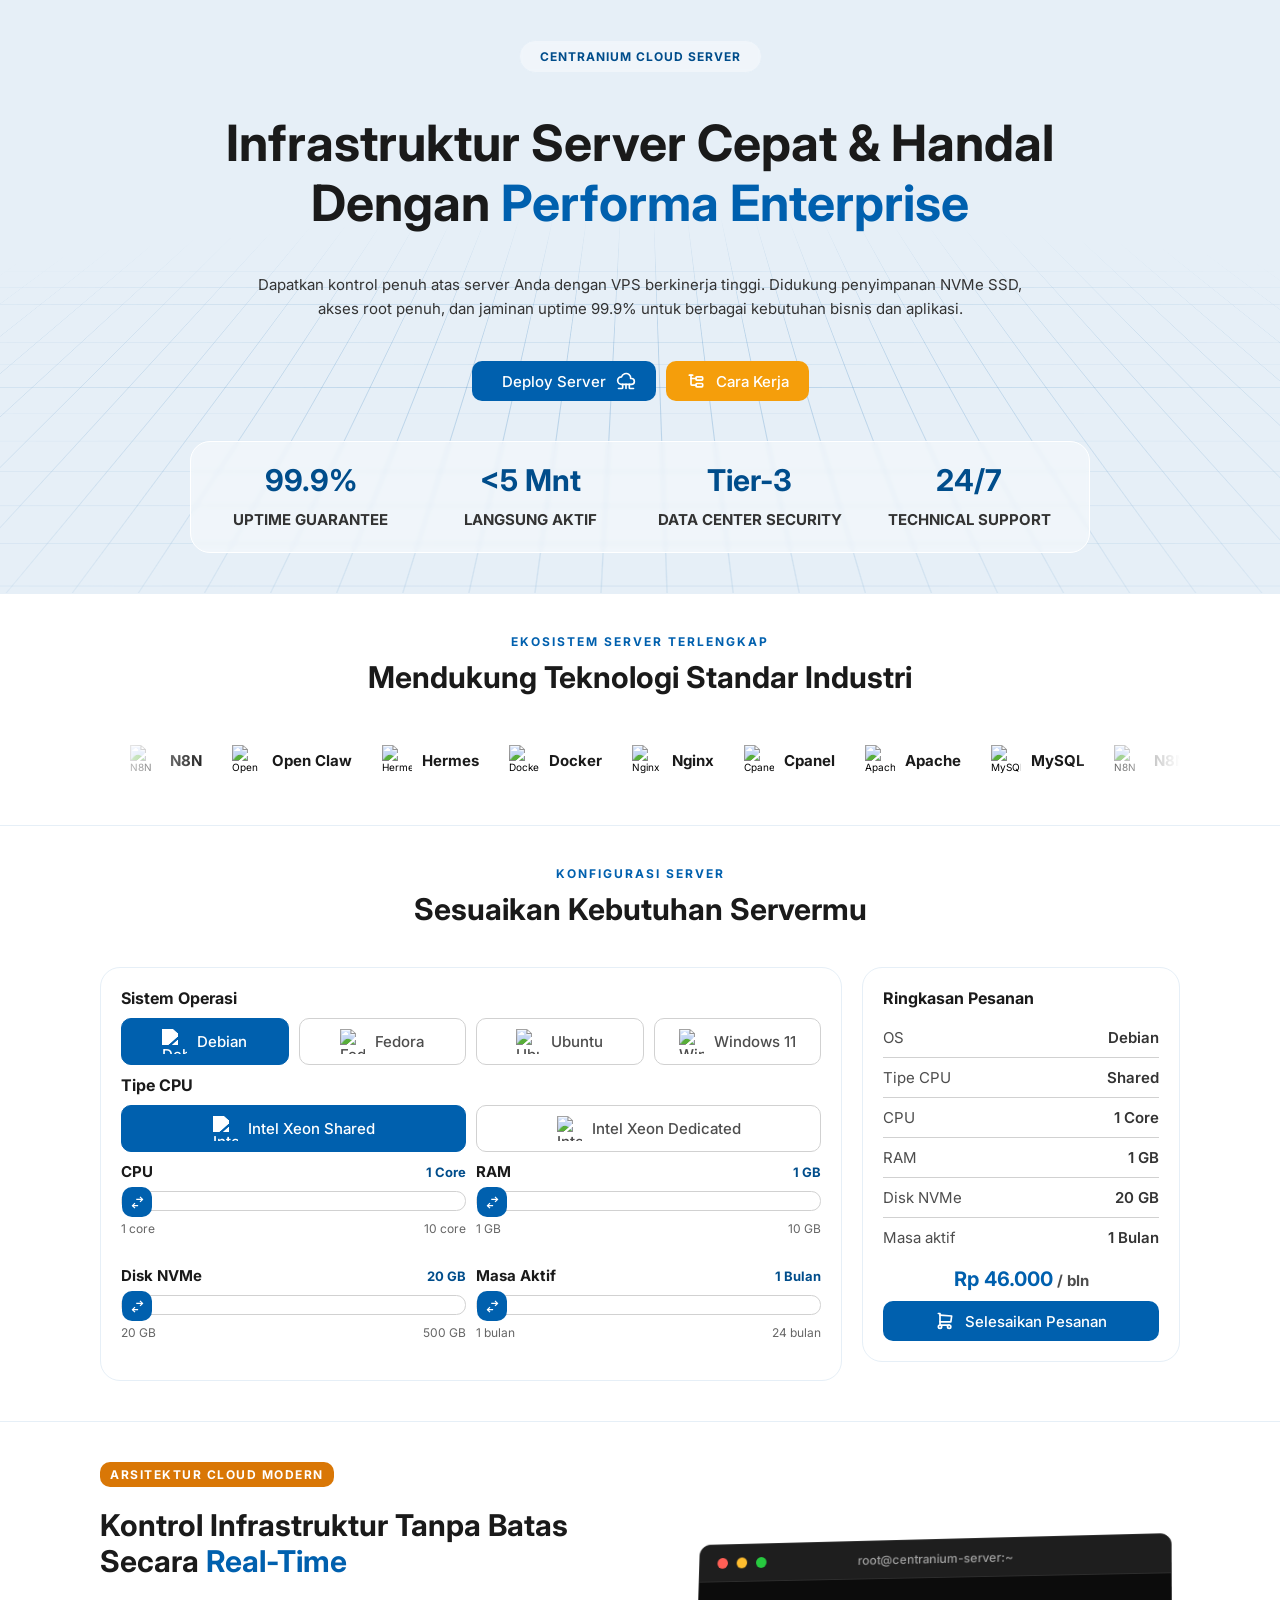
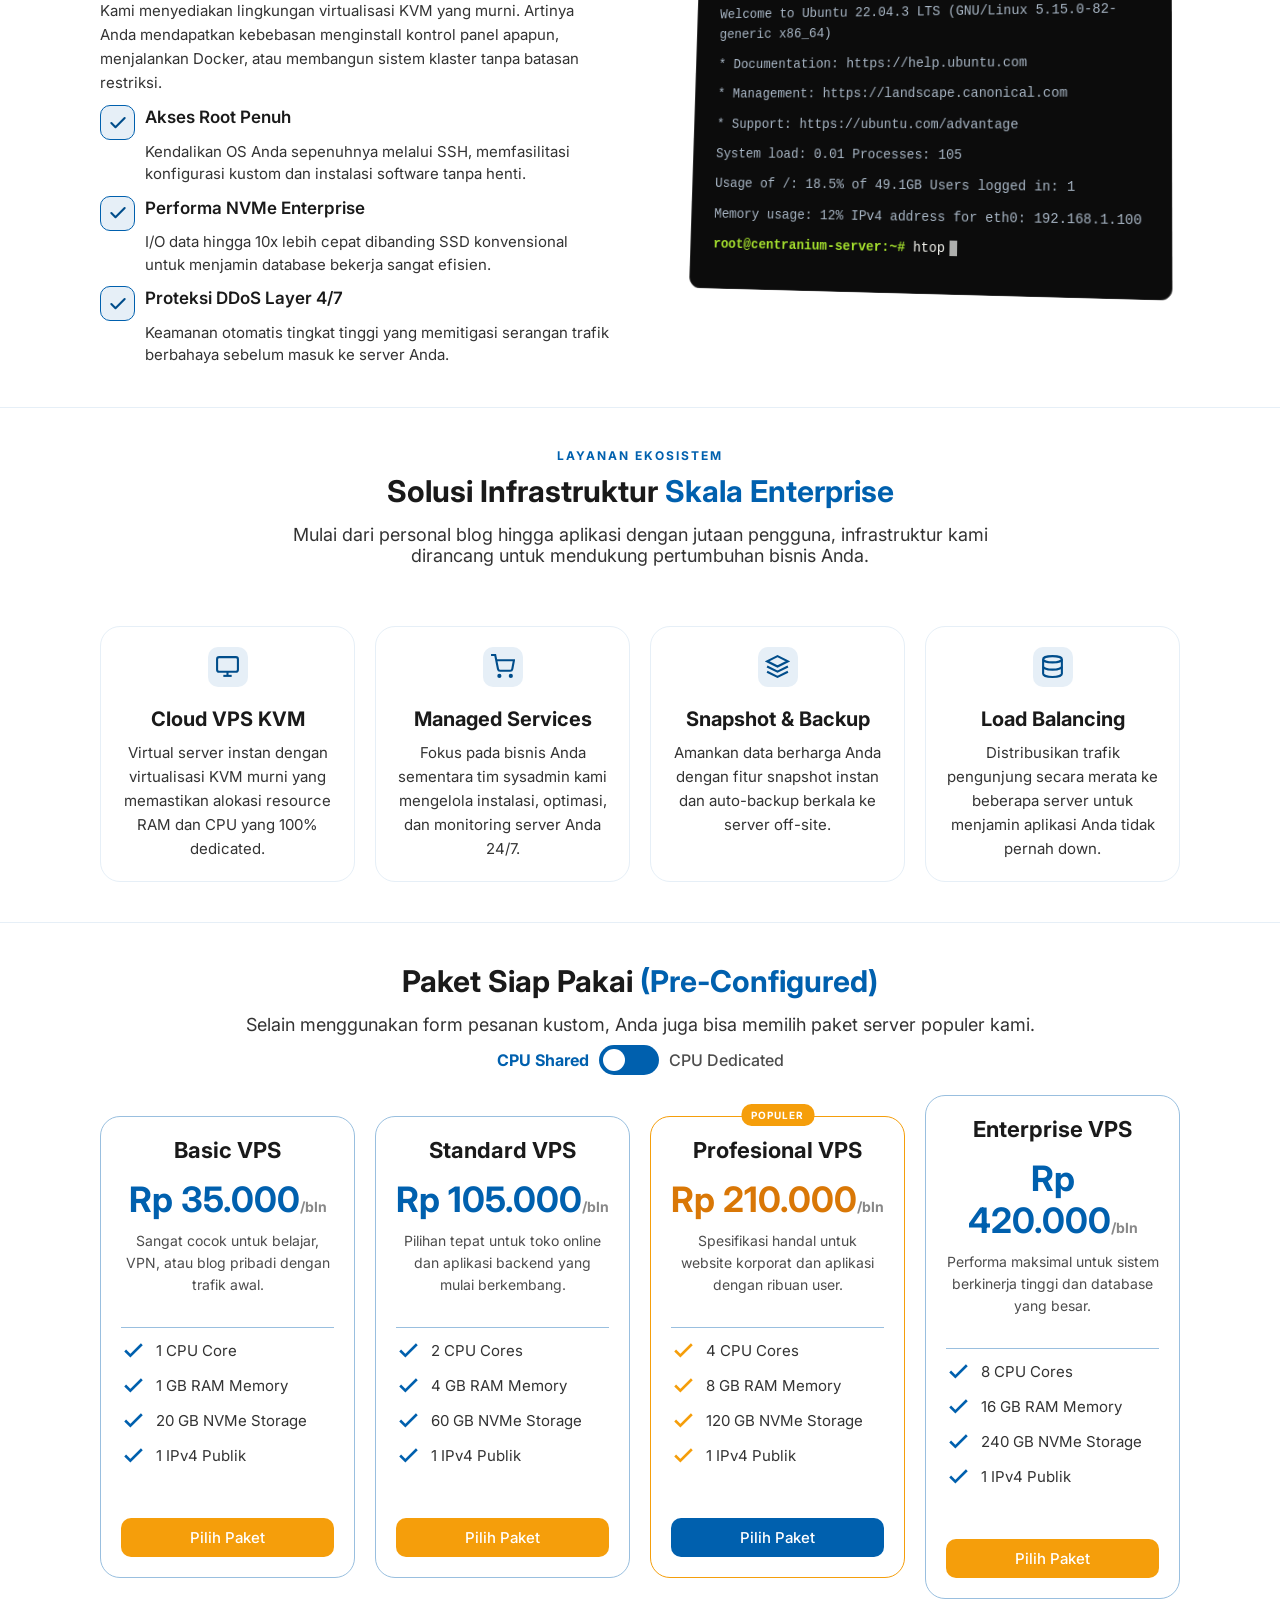
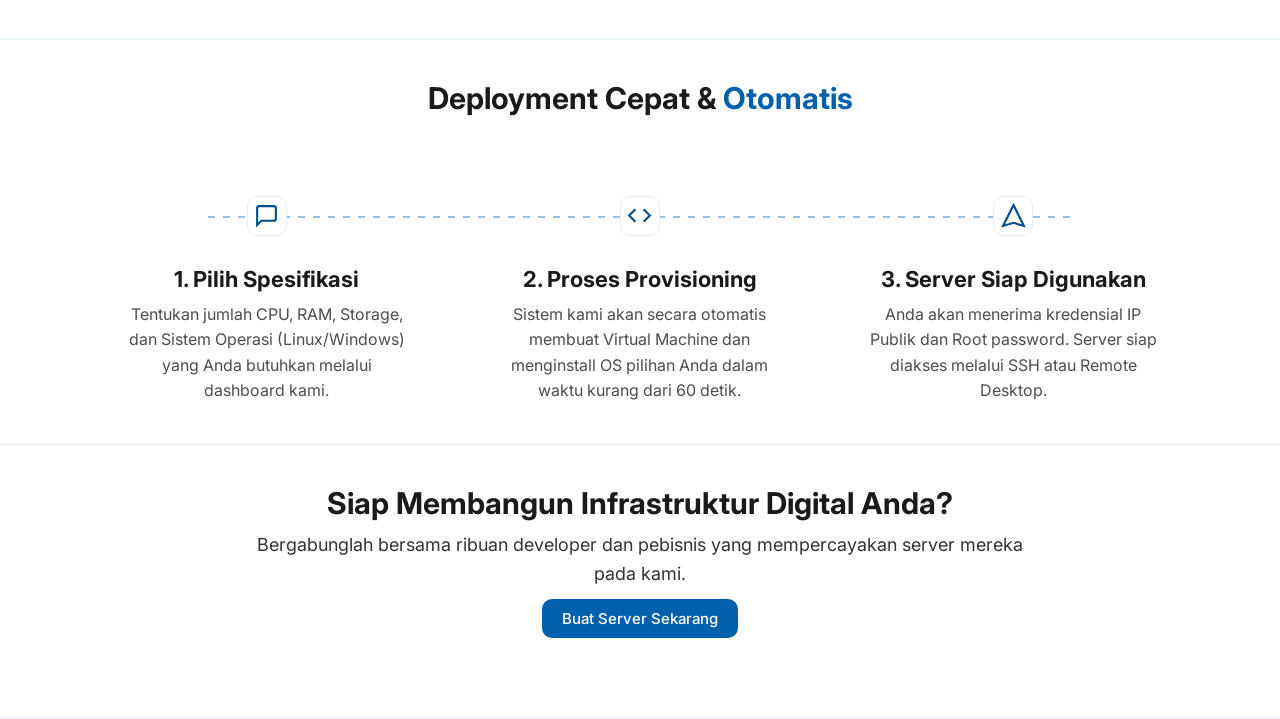
==== commit b46a18ac: "Update index.html" ====
--- a/index.html
+++ b/index.html
@@ -1,78 +1,95 @@
 <!DOCTYPE html>
 <html lang="id">
+
 <head>
-<meta charset="UTF-8" />
-<meta http-equiv="X-UA-Compatible" content="IE=edge" />
-<meta content="width=device-width, initial-scale=1" name="viewport" />
-<title>Centranium Cloud Server - Hosting & Server Berforma Tinggi</title>
-<meta property="image" content="https://centranium.com/asset/image/logo.png" />
-<meta name="description" content="Infrastruktur Cloud VPS performa tinggi dengan NVMe SSD, akses root penuh, dan uptime 99.9%." />
-<!-- FACEBOOK -->
-<meta property="og:type" content="website" />
-<meta property="og:title" content="Centranium Cloud Server - Hosting & Server Berforma Tinggi" />
-<meta property="og:site_name" content="Centranium" />
-<meta property="og:url" content="https://www.centranium.com" />
-<meta property="og:image" content="https://centranium.com/asset/image/logo.png" />
-<meta property="og:description" content="Infrastruktur Cloud VPS performa tinggi dengan NVMe SSD, akses root penuh, dan uptime 99.9%." />
-<!-- TWITTER -->
-<meta name="twitter:card" content="summary_large_image" />
-<meta name="twitter:title" content="Centranium Cloud Server - Hosting & Server Berforma Tinggi" />
-<meta name="twitter:image" content="https://centranium.com/asset/image/logo.png" />
-<meta name="twitter:description" content="Infrastruktur Cloud VPS performa tinggi dengan NVMe SSD, akses root penuh, dan uptime 99.9%." />
-<!-- Mobile -->
-<meta content="yes" name="mobile-web-app-capable" />
-<meta content="yes" name="apple-touch-fullscreen" />
-<meta content="Centranium" name="apple-mobile-web-app-title" />
-<meta content="Centranium" name="application-name" />
-<meta content="yes" name="apple-mobile-web-app-capable" />
-<meta content="Centranium" name="apple-mobile-web-app-status-bar-style" />
-<link rel="icon" type="images/x-icon" href="../asset/image/logo.png" />
-<meta name="theme-color" content="#0060ae" />
-<!-- Plugin -->
-<link href="cloud.css" rel="stylesheet" />
+  <meta charset="UTF-8" />
+  <meta http-equiv="X-UA-Compatible" content="IE=edge" />
+  <meta content="width=device-width, initial-scale=1" name="viewport" />
+  <title>Centranium Cloud Server - Hosting & Server Berforma Tinggi</title>
+  <meta property="image" content="https://centranium.com/asset/image/logo.png" />
+  <meta name="description"
+    content="Infrastruktur Cloud VPS performa tinggi dengan NVMe SSD, akses root penuh, dan uptime 99.9%." />
+  <!-- FACEBOOK -->
+  <meta property="og:type" content="website" />
+  <meta property="og:title" content="Centranium Cloud Server - Hosting & Server Berforma Tinggi" />
+  <meta property="og:site_name" content="Centranium" />
+  <meta property="og:url" content="https://www.centranium.com" />
+  <meta property="og:image" content="https://centranium.com/asset/image/logo.png" />
+  <meta property="og:description"
+    content="Infrastruktur Cloud VPS performa tinggi dengan NVMe SSD, akses root penuh, dan uptime 99.9%." />
+  <!-- TWITTER -->
+  <meta name="twitter:card" content="summary_large_image" />
+  <meta name="twitter:title" content="Centranium Cloud Server - Hosting & Server Berforma Tinggi" />
+  <meta name="twitter:image" content="https://centranium.com/asset/image/logo.png" />
+  <meta name="twitter:description"
+    content="Infrastruktur Cloud VPS performa tinggi dengan NVMe SSD, akses root penuh, dan uptime 99.9%." />
+  <!-- Mobile -->
+  <meta content="yes" name="mobile-web-app-capable" />
+  <meta content="yes" name="apple-touch-fullscreen" />
+  <meta content="Centranium" name="apple-mobile-web-app-title" />
+  <meta content="Centranium" name="application-name" />
+  <meta content="yes" name="apple-mobile-web-app-capable" />
+  <meta content="Centranium" name="apple-mobile-web-app-status-bar-style" />
+  <link rel="icon" type="images/x-icon" href="../asset/image/logo.png" />
+  <meta name="theme-color" content="#0060ae" />
+  <!-- Plugin -->
+  <link href="cloud.css" rel="stylesheet" />
 </head>
+
 <body>
   <main class="content-wrapper" itemscope itemtype="https://schema.org/WebPage">
     <section class="header" id="header"></section>
-    
+
     <section class="landing-hero">
       <div class="glow-bg"></div>
       <div class="landing-hero-content">
         <div class="tech-badge">Centranium Cloud Server</div>
-        <h1>Infrastruktur Server Cepat & Handal Dengan <span>Performa Tinggi</span></h1>
-        <p>Dapatkan kontrol penuh atas server Anda dengan VPS berkinerja tinggi. Didukung penyimpanan NVMe SSD, akses root penuh, dan jaminan uptime 99.9% untuk berbagai kebutuhan bisnis dan aplikasi.</p>
+        <h1>Infrastruktur Server Cepat & Handal Dengan <span>Performa Enterprise</span></h1>
+        <p>Dapatkan kontrol penuh atas server Anda dengan VPS berkinerja tinggi. Didukung penyimpanan NVMe SSD, akses
+          root penuh, dan jaminan uptime 99.9% untuk berbagai kebutuhan bisnis dan aplikasi.</p>
         <div class="landing-hero-buttons">
           <a href="#landing-order" class="landing-btn-primary">
             <span></span>Deploy Server
-            <svg class="line" xmlns="http://www.w3.org/2000/svg" fill="none" viewBox="0 0 24 24" stroke-width="none" stroke="currentColor">
-              <path stroke="none" d="M0 0h24v24H0z" fill="none" /><path d="M6.657 16c-2.572 0 -4.657 -2.007 -4.657 -4.483c0 -2.475 2.085 -4.482 4.657 -4.482c.393 -1.762 1.794 -3.2 3.675 -3.773c1.88 -.572 3.956 -.193 5.444 1c1.488 1.19 2.162 3.007 1.77 4.769h.99c1.913 0 3.464 1.56 3.464 3.486c0 1.927 -1.551 3.487 -3.465 3.487h-11.878" /><path d="M12 16v5" /><path d="M16 16v4a1 1 0 0 0 1 1h4" /><path d="M8 16v4a1 1 0 0 1 -1 1h-4" />
+            <svg class="line" xmlns="http://www.w3.org/2000/svg" fill="none" viewBox="0 0 24 24" stroke-width="none"
+              stroke="currentColor">
+              <path stroke="none" d="M0 0h24v24H0z" fill="none" />
+              <path
+                d="M6.657 16c-2.572 0 -4.657 -2.007 -4.657 -4.483c0 -2.475 2.085 -4.482 4.657 -4.482c.393 -1.762 1.794 -3.2 3.675 -3.773c1.88 -.572 3.956 -.193 5.444 1c1.488 1.19 2.162 3.007 1.77 4.769h.99c1.913 0 3.464 1.56 3.464 3.486c0 1.927 -1.551 3.487 -3.465 3.487h-11.878" />
+              <path d="M12 16v5" />
+              <path d="M16 16v4a1 1 0 0 0 1 1h4" />
+              <path d="M8 16v4a1 1 0 0 1 -1 1h-4" />
             </svg>
           </a>
           <a href="#features" class="landing-btn-secondary">
-            <svg class="line" xmlns="http://www.w3.org/2000/svg" fill="none" viewBox="0 0 24 24" stroke-width="none" stroke="currentColor">
-              <path stroke="none" d="M0 0h24v24H0z" fill="none" /><path d="M6 9l6 0" /><path d="M4 5l4 0" /><path d="M6 5v11a1 1 0 0 0 1 1h5" /><path d="M12 8a1 1 0 0 1 1 -1h6a1 1 0 0 1 1 1v2a1 1 0 0 1 -1 1h-6a1 1 0 0 1 -1 -1l0 -2" /><path d="M12 16a1 1 0 0 1 1 -1h6a1 1 0 0 1 1 1v2a1 1 0 0 1 -1 1h-6a1 1 0 0 1 -1 -1l0 -2" />
+            <svg class="line" xmlns="http://www.w3.org/2000/svg" fill="none" viewBox="0 0 24 24" stroke-width="none"
+              stroke="currentColor">
+              <path stroke="none" d="M0 0h24v24H0z" fill="none" />
+              <path d="M6 9l6 0" />
+              <path d="M4 5l4 0" />
+              <path d="M6 5v11a1 1 0 0 0 1 1h5" />
+              <path d="M12 8a1 1 0 0 1 1 -1h6a1 1 0 0 1 1 1v2a1 1 0 0 1 -1 1h-6a1 1 0 0 1 -1 -1l0 -2" />
+              <path d="M12 16a1 1 0 0 1 1 -1h6a1 1 0 0 1 1 1v2a1 1 0 0 1 -1 1h-6a1 1 0 0 1 -1 -1l0 -2" />
             </svg>
             <span>Cara Kerja</span></a>
         </div>
-      </div>
-    </section>
-    <section class="landing-stats">
-      <div class="landing-stats-grid">
-        <div class="stat-item">
-          <h3>99.9%</h3>
-          <p>Uptime Guarantee</p>
-        </div>
-        <div class="stat-item">
-          <h3><5 Mnt</h3>
-          <p>Langsung Aktif</p>
-        </div>
-        <div class="stat-item">
-          <h3>Tier-3</h3>
-          <p>Data Center Security</p>
-        </div>
-        <div class="stat-item">
-          <h3>24/7</h3>
-          <p>Technical Support</p>
+        <div class="landing-stats-grid">
+          <div class="stat-item">
+            <h3>99.9%</h3>
+            <p>Uptime Guarantee</p>
+          </div>
+          <div class="stat-item">
+            <h3>
+              <5 Mnt</h3>
+                <p>Langsung Aktif</p>
+          </div>
+          <div class="stat-item">
+            <h3>Tier-3</h3>
+            <p>Data Center Security</p>
+          </div>
+          <div class="stat-item">
+            <h3>24/7</h3>
+            <p>Technical Support</p>
+          </div>
         </div>
       </div>
     </section>
@@ -84,25 +101,25 @@
         </div>
         <div class="marquee-wrapper">
           <div class="marquee-content">
-            <div class="landing-tech-card"><img src="../asset/image/cloud/n8n.png" alt="N8N" /><span>N8N</span></div>
-            <div class="landing-tech-card"><img src="../asset/image/cloud/openclaw.png" alt="Open Claw" /><span>Open Claw</span></div>
-            <div class="landing-tech-card"><img src="../asset/image/cloud/hermes.png" alt="Hermes" /><span>Hermes</span></div>
-            <div class="landing-tech-card"><img src="../asset/image/cloud/docker.png" alt="Docker" /><span>Docker</span></div>
-            <div class="landing-tech-card"><img src="../asset/image/cloud/nginx.png" alt="Nginx" /><span>Nginx</span></div>
-            <div class="landing-tech-card"><img src="../asset/image/cloud/cpanel.png" alt="Cpanel" /><span>Cpanel</span></div>
-            <div class="landing-tech-card"><img src="../asset/image/cloud/apache.png" alt="Apache" /><span>Apache</span></div>
-            <div class="landing-tech-card"><img src="../asset/image/cloud/mysql.png" alt="MySQL" /><span>MySQL</span></div>
+            <div class="landing-tech-card"><img src="cloud/n8n.png" alt="N8N" /><span>N8N</span></div>
+            <div class="landing-tech-card"><img src="cloud/openclaw.png" alt="Open Claw" /><span>Open Claw</span></div>
+            <div class="landing-tech-card"><img src="cloud/hermes.png" alt="Hermes" /><span>Hermes</span></div>
+            <div class="landing-tech-card"><img src="cloud/docker.png" alt="Docker" /><span>Docker</span></div>
+            <div class="landing-tech-card"><img src="cloud/nginx.png" alt="Nginx" /><span>Nginx</span></div>
+            <div class="landing-tech-card"><img src="cloud/cpanel.png" alt="Cpanel" /><span>Cpanel</span></div>
+            <div class="landing-tech-card"><img src="cloud/apache.png" alt="Apache" /><span>Apache</span></div>
+            <div class="landing-tech-card"><img src="cloud/mysql.png" alt="MySQL" /><span>MySQL</span></div>
             <!-- Duplicate items for infinite marquee effect -->
-            <div class="landing-tech-card"><img src="../asset/image/cloud/n8n.png" alt="N8N" /><span>N8N</span></div>
-            <div class="landing-tech-card"><img src="../asset/image/cloud/openclaw.png" alt="Open Claw" /><span>Open Claw</span></div>
-            <div class="landing-tech-card"><img src="../asset/image/cloud/hermes.png" alt="Hermes" /><span>Hermes</span></div>
-            <div class="landing-tech-card"><img src="../asset/image/cloud/docker.png" alt="Docker" /><span>Docker</span></div>
-            <div class="landing-tech-card"><img src="../asset/image/cloud/nginx.png" alt="Nginx" /><span>Nginx</span></div>
-            <div class="landing-tech-card"><img src="../asset/image/cloud/cpanel.png" alt="Cpanel" /><span>Cpanel</span></div>
-            <div class="landing-tech-card"><img src="../asset/image/cloud/apache.png" alt="Apache" /><span>Apache</span></div>
-            <div class="landing-tech-card"><img src="../asset/image/cloud/mysql.png" alt="MySQL" /><span>MySQL</span></div>
-          </div>
-      </div>
+            <div class="landing-tech-card"><img src="cloud/n8n.png" alt="N8N" /><span>N8N</span></div>
+            <div class="landing-tech-card"><img src="cloud/openclaw.png" alt="Open Claw" /><span>Open Claw</span></div>
+            <div class="landing-tech-card"><img src="cloud/hermes.png" alt="Hermes" /><span>Hermes</span></div>
+            <div class="landing-tech-card"><img src="cloud/docker.png" alt="Docker" /><span>Docker</span></div>
+            <div class="landing-tech-card"><img src="cloud/nginx.png" alt="Nginx" /><span>Nginx</span></div>
+            <div class="landing-tech-card"><img src="cloud/cpanel.png" alt="Cpanel" /><span>Cpanel</span></div>
+            <div class="landing-tech-card"><img src="cloud/apache.png" alt="Apache" /><span>Apache</span></div>
+            <div class="landing-tech-card"><img src="cloud/mysql.png" alt="MySQL" /><span>MySQL</span></div>
+          </div>
+        </div>
     </section>
     <section class="landing-order" id="landing-order">
       <div class="landing-order-header">
@@ -114,17 +131,23 @@
           <div class="landing-order-os">
             <h4>Sistem Operasi</h4>
             <div class="os-group">
-              <label><input type="radio" name="os" value="debian" checked><img src="../asset/image/cloud/debian.png" alt="Debian" /> <span>Debian</span></label>
-              <label><input type="radio" name="os" value="fedora"><img src="../asset/image/cloud/fedora.png" alt="Fedora" /> <span>Fedora</span></label>
-              <label><input type="radio" name="os" value="ubuntu"><img src="../asset/image/cloud/ubuntu.png" alt="Ubuntu" /> <span>Ubuntu</span></label>
-              <label><input type="radio" name="os" value="windows"><img src="../asset/image/cloud/windows.png" alt="Windows" /> <span>Windows 11</span></label>
+              <label><input type="radio" name="os" value="debian" checked><img src="cloud/debian.png" alt="Debian" />
+                <span>Debian</span></label>
+              <label><input type="radio" name="os" value="fedora"><img src="cloud/fedora.png" alt="Fedora" />
+                <span>Fedora</span></label>
+              <label><input type="radio" name="os" value="ubuntu"><img src="cloud/ubuntu.png" alt="Ubuntu" />
+                <span>Ubuntu</span></label>
+              <label><input type="radio" name="os" value="windows"><img src="cloud/windows.png" alt="Windows" />
+                <span>Windows 11</span></label>
             </div>
           </div>
           <div class="landing-order-cpu">
             <h4>Tipe CPU</h4>
             <div class="cpu-group">
-              <label><input type="radio" name="cputype" value="shared" checked><img src="../asset/image/cloud/intel.png" alt="Intel Xeon Shared" /><span>Intel Xeon Shared</span></label>
-              <label><input type="radio" name="cputype" value="dedicated"><img src="../asset/image/cloud/intel.png" alt="Intel Xeon Dedicated" /><span>Intel Xeon Dedicated</span></label>
+              <label><input type="radio" name="cputype" value="shared" checked><img src="cloud/intel.png"
+                  alt="Intel Xeon Shared" /><span>Intel Xeon Shared</span></label>
+              <label><input type="radio" name="cputype" value="dedicated"><img src="cloud/intel.png"
+                  alt="Intel Xeon Dedicated" /><span>Intel Xeon Dedicated</span></label>
             </div>
           </div>
           <div class="landing-order-body">
@@ -162,25 +185,48 @@
             </div>
           </div>
         </div>
-        
+
         <div class="result">
           <div class="landing-order-summary">
             <h4>Ringkasan Pesanan</h4>
             <table class="summary-table">
               <tbody>
-                <tr><td>OS</td><td id="td-os">Debian</td></tr>
-                <tr><td>Tipe CPU</td><td id="td-cputype">Shared</td></tr>
-                <tr><td>CPU</td><td id="td-cpu">1 Core</td></tr>
-                <tr><td>RAM</td><td id="td-ram">1 GB</td></tr>
-                <tr><td>Disk NVMe</td><td id="td-disk">20 GB</td></tr>
-                <tr><td>Masa aktif</td><td id="td-period">1 Bulan</td></tr>
+                <tr>
+                  <td>OS</td>
+                  <td id="td-os">Debian</td>
+                </tr>
+                <tr>
+                  <td>Tipe CPU</td>
+                  <td id="td-cputype">Shared</td>
+                </tr>
+                <tr>
+                  <td>CPU</td>
+                  <td id="td-cpu">1 Core</td>
+                </tr>
+                <tr>
+                  <td>RAM</td>
+                  <td id="td-ram">1 GB</td>
+                </tr>
+                <tr>
+                  <td>Disk NVMe</td>
+                  <td id="td-disk">20 GB</td>
+                </tr>
+                <tr>
+                  <td>Masa aktif</td>
+                  <td id="td-period">1 Bulan</td>
+                </tr>
               </tbody>
             </table>
             <div class="price">Rp <span id="total-price">0</span><span class="price-suffix"> / bln</span></div>
             <button class="landing-btn-primary w-100">
-              <svg class="line" xmlns="http://www.w3.org/2000/svg" fill="none" viewBox="0 0 24 24" stroke-width="none" stroke="currentColor">
-                <path stroke="none" d="M0 0h24v24H0z" fill="none"></path><path d="M6 19m-2 0a2 2 0 1 0 4 0a2 2 0 1 0 -4 0"></path><path d="M17 19m-2 0a2 2 0 1 0 4 0a2 2 0 1 0 -4 0"></path><path d="M17 17h-11v-14h-2"></path><path d="M6 5l14 1l-1 7h-13"></path>
-            </svg>
+              <svg class="line" xmlns="http://www.w3.org/2000/svg" fill="none" viewBox="0 0 24 24" stroke-width="none"
+                stroke="currentColor">
+                <path stroke="none" d="M0 0h24v24H0z" fill="none"></path>
+                <path d="M6 19m-2 0a2 2 0 1 0 4 0a2 2 0 1 0 -4 0"></path>
+                <path d="M17 19m-2 0a2 2 0 1 0 4 0a2 2 0 1 0 -4 0"></path>
+                <path d="M17 17h-11v-14h-2"></path>
+                <path d="M6 5l14 1l-1 7h-13"></path>
+              </svg>
               <span>Selesaikan Pesanan</span></button>
           </div>
         </div>
@@ -191,19 +237,29 @@
         <div class="intro-content">
           <div class="intro-badge">Arsitektur Cloud Modern</div>
           <h2 class="digital-title">Kontrol Infrastruktur Tanpa Batas Secara <span>Real-Time</span></h2>
-          <p>Kami menyediakan lingkungan virtualisasi KVM yang murni. Artinya Anda mendapatkan kebebasan menginstall kontrol panel apapun, menjalankan Docker, atau membangun sistem klaster tanpa batasan restriksi.</p>
+          <p>Kami menyediakan lingkungan virtualisasi KVM yang murni. Artinya Anda mendapatkan kebebasan menginstall
+            kontrol panel apapun, menjalankan Docker, atau membangun sistem klaster tanpa batasan restriksi.</p>
           <ul class="tech-list">
             <li>
-               <div class="list-icon"><svg viewBox="0 0 24 24"><polyline points="20 6 9 17 4 12"></polyline></svg></div>
-               <div><b>Akses Root Penuh</b> Kendalikan OS Anda sepenuhnya melalui SSH, memfasilitasi konfigurasi kustom dan instalasi software tanpa henti.</div>
+              <div class="list-icon"><svg viewBox="0 0 24 24">
+                  <polyline points="20 6 9 17 4 12"></polyline>
+                </svg></div>
+              <div><b>Akses Root Penuh</b> Kendalikan OS Anda sepenuhnya melalui SSH, memfasilitasi konfigurasi kustom
+                dan instalasi software tanpa henti.</div>
             </li>
             <li>
-               <div class="list-icon"><svg viewBox="0 0 24 24"><polyline points="20 6 9 17 4 12"></polyline></svg></div>
-               <div><b>Performa NVMe Enterprise</b> I/O data hingga 10x lebih cepat dibanding SSD konvensional untuk menjamin database bekerja sangat efisien.</div>
+              <div class="list-icon"><svg viewBox="0 0 24 24">
+                  <polyline points="20 6 9 17 4 12"></polyline>
+                </svg></div>
+              <div><b>Performa NVMe Enterprise</b> I/O data hingga 10x lebih cepat dibanding SSD konvensional untuk
+                menjamin database bekerja sangat efisien.</div>
             </li>
             <li>
-               <div class="list-icon"><svg viewBox="0 0 24 24"><polyline points="20 6 9 17 4 12"></polyline></svg></div>
-               <div><b>Proteksi DDoS Layer 4/7</b> Keamanan otomatis tingkat tinggi yang memitigasi serangan trafik berbahaya sebelum masuk ke server Anda.</div>
+              <div class="list-icon"><svg viewBox="0 0 24 24">
+                  <polyline points="20 6 9 17 4 12"></polyline>
+                </svg></div>
+              <div><b>Proteksi DDoS Layer 4/7</b> Keamanan otomatis tingkat tinggi yang memitigasi serangan trafik
+                berbahaya sebelum masuk ke server Anda.</div>
             </li>
           </ul>
         </div>
@@ -219,17 +275,19 @@
                 <span class="terminal-title">root@centranium-server:~</span>
               </div>
               <div class="terminal-content">
-                <span class="term-line term-output">Welcome to Ubuntu 22.04.3 LTS (GNU/Linux 5.15.0-82-generic x86_64)</span>
+                <span class="term-line term-output">Welcome to Ubuntu 22.04.3 LTS (GNU/Linux 5.15.0-82-generic
+                  x86_64)</span>
                 <span class="term-line term-output"></span>
-                <span class="term-line term-output"> * Documentation:  https://help.ubuntu.com</span>
-                <span class="term-line term-output"> * Management:     https://landscape.canonical.com</span>
-                <span class="term-line term-output"> * Support:        https://ubuntu.com/advantage</span>
+                <span class="term-line term-output"> * Documentation: https://help.ubuntu.com</span>
+                <span class="term-line term-output"> * Management: https://landscape.canonical.com</span>
+                <span class="term-line term-output"> * Support: https://ubuntu.com/advantage</span>
                 <span class="term-line term-output"></span>
-                <span class="term-line term-output">System load:  0.01               Processes:             105</span>
-                <span class="term-line term-output">Usage of /:   18.5% of 49.1GB    Users logged in:       1</span>
-                <span class="term-line term-output">Memory usage: 12%                IPv4 address for eth0: 192.168.1.100</span>
+                <span class="term-line term-output">System load: 0.01 Processes: 105</span>
+                <span class="term-line term-output">Usage of /: 18.5% of 49.1GB Users logged in: 1</span>
+                <span class="term-line term-output">Memory usage: 12% IPv4 address for eth0: 192.168.1.100</span>
                 <span class="term-line term-output"></span>
-                <span class="term-line"><span class="term-prompt">root@centranium-server:~#</span> <span class="term-command">htop</span><span class="cursor"></span></span>
+                <span class="term-line"><span class="term-prompt">root@centranium-server:~#</span> <span
+                    class="term-command">htop</span><span class="cursor"></span></span>
               </div>
             </div>
           </div>
@@ -241,28 +299,46 @@
         <div class="services-header">
           <span class="services-badge">Layanan Ekosistem</span>
           <h2>Solusi Infrastruktur <span>Skala Enterprise</span></h2>
-          <p>Mulai dari personal blog hingga aplikasi dengan jutaan pengguna, infrastruktur kami dirancang untuk mendukung pertumbuhan bisnis Anda.</p>
+          <p>Mulai dari personal blog hingga aplikasi dengan jutaan pengguna, infrastruktur kami dirancang untuk
+            mendukung pertumbuhan bisnis Anda.</p>
         </div>
         <div class="services-grid">
           <div class="service-card">
-            <div class="service-icon"><svg viewBox="0 0 24 24" fill="none" stroke="currentColor" stroke-width="2"><rect x="2" y="3" width="20" height="14" rx="2" ry="2"></rect><line x1="8" y1="21" x2="16" y2="21"></line><line x1="12" y1="17" x2="12" y2="21"></line></svg></div>
+            <div class="service-icon"><svg viewBox="0 0 24 24" fill="none" stroke="currentColor" stroke-width="2">
+                <rect x="2" y="3" width="20" height="14" rx="2" ry="2"></rect>
+                <line x1="8" y1="21" x2="16" y2="21"></line>
+                <line x1="12" y1="17" x2="12" y2="21"></line>
+              </svg></div>
             <h3>Cloud VPS KVM</h3>
-            <p>Virtual server instan dengan virtualisasi KVM murni yang memastikan alokasi resource RAM dan CPU yang 100% dedicated.</p>
+            <p>Virtual server instan dengan virtualisasi KVM murni yang memastikan alokasi resource RAM dan CPU yang
+              100% dedicated.</p>
           </div>
           <div class="service-card">
-            <div class="service-icon"><svg viewBox="0 0 24 24" fill="none" stroke="currentColor" stroke-width="2"><circle cx="9" cy="21" r="1"></circle><circle cx="20" cy="21" r="1"></circle><path d="M1 1h4l2.68 13.39a2 2 0 0 0 2 1.61h9.72a2 2 0 0 0 2-1.61L23 6H6"></path></svg></div>
+            <div class="service-icon"><svg viewBox="0 0 24 24" fill="none" stroke="currentColor" stroke-width="2">
+                <circle cx="9" cy="21" r="1"></circle>
+                <circle cx="20" cy="21" r="1"></circle>
+                <path d="M1 1h4l2.68 13.39a2 2 0 0 0 2 1.61h9.72a2 2 0 0 0 2-1.61L23 6H6"></path>
+              </svg></div>
             <h3>Managed Services</h3>
-            <p>Fokus pada bisnis Anda sementara tim sysadmin kami mengelola instalasi, optimasi, dan monitoring server Anda 24/7.</p>
+            <p>Fokus pada bisnis Anda sementara tim sysadmin kami mengelola instalasi, optimasi, dan monitoring server
+              Anda 24/7.</p>
           </div>
           <div class="service-card">
-            <div class="service-icon"><svg viewBox="0 0 24 24" fill="none" stroke="currentColor" stroke-width="2"><path d="M12 2L2 7l10 5 10-5-10-5zM2 17l10 5 10-5M2 12l10 5 10-5"></path></svg></div>
+            <div class="service-icon"><svg viewBox="0 0 24 24" fill="none" stroke="currentColor" stroke-width="2">
+                <path d="M12 2L2 7l10 5 10-5-10-5zM2 17l10 5 10-5M2 12l10 5 10-5"></path>
+              </svg></div>
             <h3>Snapshot & Backup</h3>
             <p>Amankan data berharga Anda dengan fitur snapshot instan dan auto-backup berkala ke server off-site.</p>
           </div>
           <div class="service-card">
-            <div class="service-icon"><svg viewBox="0 0 24 24" fill="none" stroke="currentColor" stroke-width="2"><ellipse cx="12" cy="5" rx="9" ry="3"></ellipse><path d="M21 12c0 1.66-4 3-9 3s-9-1.34-9-3"></path><path d="M3 5v14c0 1.66 4 3 9 3s9-1.34 9-3V5"></path></svg></div>
+            <div class="service-icon"><svg viewBox="0 0 24 24" fill="none" stroke="currentColor" stroke-width="2">
+                <ellipse cx="12" cy="5" rx="9" ry="3"></ellipse>
+                <path d="M21 12c0 1.66-4 3-9 3s-9-1.34-9-3"></path>
+                <path d="M3 5v14c0 1.66 4 3 9 3s9-1.34 9-3V5"></path>
+              </svg></div>
             <h3>Load Balancing</h3>
-            <p>Distribusikan trafik pengunjung secara merata ke beberapa server untuk menjamin aplikasi Anda tidak pernah down.</p>
+            <p>Distribusikan trafik pengunjung secara merata ke beberapa server untuk menjamin aplikasi Anda tidak
+              pernah down.</p>
           </div>
         </div>
       </div>
@@ -270,69 +346,112 @@
     <section class="landing-pricing" id="pricing">
       <div class="pricing-container">
         <h2 class="landing-pricing-title">Paket Siap Pakai <span>(Pre-Configured)</span></h2>
-        <p class="pricing-subtitle">Selain menggunakan form pesanan kustom, Anda juga bisa memilih paket server populer kami.</p>
+        <p class="pricing-subtitle">Selain menggunakan form pesanan kustom, Anda juga bisa memilih paket server populer
+          kami.</p>
 
         <div class="pricing-toggle-container">
-          <span class="toggle-label active" id="label-shared" onclick="document.getElementById('cpu-pricing-toggle').click()">CPU Shared</span>
+          <span class="toggle-label active" id="label-shared"
+            onclick="document.getElementById('cpu-pricing-toggle').click()">CPU Shared</span>
           <label class="switch">
             <input type="checkbox" id="cpu-pricing-toggle">
             <span class="slider round"></span>
           </label>
-          <span class="toggle-label" id="label-dedicated" onclick="document.getElementById('cpu-pricing-toggle').click()">CPU Dedicated</span>
+          <span class="toggle-label" id="label-dedicated"
+            onclick="document.getElementById('cpu-pricing-toggle').click()">CPU Dedicated</span>
         </div>
 
         <div class="pricing-grid">
           <div class="pricing-card">
             <h3>Basic VPS</h3>
-            <div class="price">Rp <span class="price-val" data-shared="35.000" data-dedicated="85.000">35.000</span><span style="font-size: 1.4rem; color: #888;">/bln</span></div>
+            <div class="price">Rp <span class="price-val" data-shared="35.000"
+                data-dedicated="85.000">35.000</span><span style="font-size: 1.4rem; color: #888;">/bln</span></div>
             <p class="price-desc">Sangat cocok untuk belajar, VPN, atau blog pribadi dengan trafik awal.</p>
             <ul class="pricing-features">
-              <li><svg viewBox="0 0 24 24"><polyline points="20 6 9 17 4 12"></polyline></svg> 1 CPU Core</li>
-              <li><svg viewBox="0 0 24 24"><polyline points="20 6 9 17 4 12"></polyline></svg> 1 GB RAM Memory</li>
-              <li><svg viewBox="0 0 24 24"><polyline points="20 6 9 17 4 12"></polyline></svg> 20 GB NVMe Storage</li>
-              <li><svg viewBox="0 0 24 24"><polyline points="20 6 9 17 4 12"></polyline></svg> 1 IPv4 Publik</li>
+              <li><svg viewBox="0 0 24 24">
+                  <polyline points="20 6 9 17 4 12"></polyline>
+                </svg> 1 CPU Core</li>
+              <li><svg viewBox="0 0 24 24">
+                  <polyline points="20 6 9 17 4 12"></polyline>
+                </svg> 1 GB RAM Memory</li>
+              <li><svg viewBox="0 0 24 24">
+                  <polyline points="20 6 9 17 4 12"></polyline>
+                </svg> 20 GB NVMe Storage</li>
+              <li><svg viewBox="0 0 24 24">
+                  <polyline points="20 6 9 17 4 12"></polyline>
+                </svg> 1 IPv4 Publik</li>
             </ul>
-            <a href="#landing-order" class="landing-btn-secondary w-100" onclick="selectPackageFromPricing('basic')">Pilih Paket</a>
+            <a href="#landing-order" class="landing-btn-secondary w-100"
+              onclick="selectPackageFromPricing('basic')">Pilih Paket</a>
           </div>
 
           <div class="pricing-card">
             <h3>Standard VPS</h3>
-            <div class="price">Rp <span class="price-val" data-shared="105.000" data-dedicated="155.000">105.000</span><span style="font-size: 1.4rem; color: #888;">/bln</span></div>
+            <div class="price">Rp <span class="price-val" data-shared="105.000"
+                data-dedicated="155.000">105.000</span><span style="font-size: 1.4rem; color: #888;">/bln</span></div>
             <p class="price-desc">Pilihan tepat untuk toko online dan aplikasi backend yang mulai berkembang.</p>
             <ul class="pricing-features">
-              <li><svg viewBox="0 0 24 24"><polyline points="20 6 9 17 4 12"></polyline></svg> 2 CPU Cores</li>
-              <li><svg viewBox="0 0 24 24"><polyline points="20 6 9 17 4 12"></polyline></svg> 4 GB RAM Memory</li>
-              <li><svg viewBox="0 0 24 24"><polyline points="20 6 9 17 4 12"></polyline></svg> 60 GB NVMe Storage</li>
-              <li><svg viewBox="0 0 24 24"><polyline points="20 6 9 17 4 12"></polyline></svg> 1 IPv4 Publik</li>
+              <li><svg viewBox="0 0 24 24">
+                  <polyline points="20 6 9 17 4 12"></polyline>
+                </svg> 2 CPU Cores</li>
+              <li><svg viewBox="0 0 24 24">
+                  <polyline points="20 6 9 17 4 12"></polyline>
+                </svg> 4 GB RAM Memory</li>
+              <li><svg viewBox="0 0 24 24">
+                  <polyline points="20 6 9 17 4 12"></polyline>
+                </svg> 60 GB NVMe Storage</li>
+              <li><svg viewBox="0 0 24 24">
+                  <polyline points="20 6 9 17 4 12"></polyline>
+                </svg> 1 IPv4 Publik</li>
             </ul>
-            <a href="#landing-order" class="landing-btn-secondary w-100" onclick="selectPackageFromPricing('standard')">Pilih Paket</a>
+            <a href="#landing-order" class="landing-btn-secondary w-100"
+              onclick="selectPackageFromPricing('standard')">Pilih Paket</a>
           </div>
 
           <div class="pricing-card popular">
             <div class="popular-badge">Populer</div>
             <h3>Profesional VPS</h3>
-            <div class="price">Rp <span class="price-val" data-shared="210.000" data-dedicated="260.000">210.000</span><span style="font-size: 1.4rem; color: #888;">/bln</span></div>
+            <div class="price">Rp <span class="price-val" data-shared="210.000"
+                data-dedicated="260.000">210.000</span><span style="font-size: 1.4rem; color: #888;">/bln</span></div>
             <p class="price-desc">Spesifikasi handal untuk website korporat dan aplikasi dengan ribuan user.</p>
             <ul class="pricing-features">
-              <li><svg viewBox="0 0 24 24"><polyline points="20 6 9 17 4 12"></polyline></svg> 4 CPU Cores</li>
-              <li><svg viewBox="0 0 24 24"><polyline points="20 6 9 17 4 12"></polyline></svg> 8 GB RAM Memory</li>
-              <li><svg viewBox="0 0 24 24"><polyline points="20 6 9 17 4 12"></polyline></svg> 120 GB NVMe Storage</li>
-              <li><svg viewBox="0 0 24 24"><polyline points="20 6 9 17 4 12"></polyline></svg> 1 IPv4 Publik</li>
+              <li><svg viewBox="0 0 24 24">
+                  <polyline points="20 6 9 17 4 12"></polyline>
+                </svg> 4 CPU Cores</li>
+              <li><svg viewBox="0 0 24 24">
+                  <polyline points="20 6 9 17 4 12"></polyline>
+                </svg> 8 GB RAM Memory</li>
+              <li><svg viewBox="0 0 24 24">
+                  <polyline points="20 6 9 17 4 12"></polyline>
+                </svg> 120 GB NVMe Storage</li>
+              <li><svg viewBox="0 0 24 24">
+                  <polyline points="20 6 9 17 4 12"></polyline>
+                </svg> 1 IPv4 Publik</li>
             </ul>
-            <a href="#landing-order" class="landing-btn-primary w-100" onclick="selectPackageFromPricing('profesional')">Pilih Paket</a>
+            <a href="#landing-order" class="landing-btn-primary w-100"
+              onclick="selectPackageFromPricing('profesional')">Pilih Paket</a>
           </div>
 
           <div class="pricing-card">
             <h3>Enterprise VPS</h3>
-            <div class="price">Rp <span class="price-val" data-shared="420.000" data-dedicated="470.000">420.000</span><span style="font-size: 1.4rem; color: #888;">/bln</span></div>
+            <div class="price">Rp <span class="price-val" data-shared="420.000"
+                data-dedicated="470.000">420.000</span><span style="font-size: 1.4rem; color: #888;">/bln</span></div>
             <p class="price-desc">Performa maksimal untuk sistem berkinerja tinggi dan database yang besar.</p>
             <ul class="pricing-features">
-              <li><svg viewBox="0 0 24 24"><polyline points="20 6 9 17 4 12"></polyline></svg> 8 CPU Cores</li>
-              <li><svg viewBox="0 0 24 24"><polyline points="20 6 9 17 4 12"></polyline></svg> 16 GB RAM Memory</li>
-              <li><svg viewBox="0 0 24 24"><polyline points="20 6 9 17 4 12"></polyline></svg> 240 GB NVMe Storage</li>
-              <li><svg viewBox="0 0 24 24"><polyline points="20 6 9 17 4 12"></polyline></svg> 1 IPv4 Publik</li>
+              <li><svg viewBox="0 0 24 24">
+                  <polyline points="20 6 9 17 4 12"></polyline>
+                </svg> 8 CPU Cores</li>
+              <li><svg viewBox="0 0 24 24">
+                  <polyline points="20 6 9 17 4 12"></polyline>
+                </svg> 16 GB RAM Memory</li>
+              <li><svg viewBox="0 0 24 24">
+                  <polyline points="20 6 9 17 4 12"></polyline>
+                </svg> 240 GB NVMe Storage</li>
+              <li><svg viewBox="0 0 24 24">
+                  <polyline points="20 6 9 17 4 12"></polyline>
+                </svg> 1 IPv4 Publik</li>
             </ul>
-            <a href="#landing-order" class="landing-btn-secondary w-100" onclick="selectPackageFromPricing('enterprise')">Pilih Paket</a>
+            <a href="#landing-order" class="landing-btn-secondary w-100"
+              onclick="selectPackageFromPricing('enterprise')">Pilih Paket</a>
           </div>
         </div>
       </div>
@@ -341,19 +460,29 @@
       <h2 class="landing-steps-title">Deployment Cepat & <span>Otomatis</span></h2>
       <div class="steps-grid">
         <div class="step-item">
-          <div class="step-icon-digital"><svg viewBox="0 0 24 24" fill="none" stroke="currentColor" stroke-width="2"><path d="M21 15a2 2 0 0 1-2 2H7l-4 4V5a2 2 0 0 1 2-2h14a2 2 0 0 1 2 2z"></path></svg></div>
+          <div class="step-icon-digital"><svg viewBox="0 0 24 24" fill="none" stroke="currentColor" stroke-width="2">
+              <path d="M21 15a2 2 0 0 1-2 2H7l-4 4V5a2 2 0 0 1 2-2h14a2 2 0 0 1 2 2z"></path>
+            </svg></div>
           <h3>1. Pilih Spesifikasi</h3>
-          <p>Tentukan jumlah CPU, RAM, Storage, dan Sistem Operasi (Linux/Windows) yang Anda butuhkan melalui dashboard kami.</p>
+          <p>Tentukan jumlah CPU, RAM, Storage, dan Sistem Operasi (Linux/Windows) yang Anda butuhkan melalui dashboard
+            kami.</p>
         </div>
         <div class="step-item">
-          <div class="step-icon-digital"><svg viewBox="0 0 24 24" fill="none" stroke="currentColor" stroke-width="2"><polyline points="16 18 22 12 16 6"></polyline><polyline points="8 6 2 12 8 18"></polyline></svg></div>
+          <div class="step-icon-digital"><svg viewBox="0 0 24 24" fill="none" stroke="currentColor" stroke-width="2">
+              <polyline points="16 18 22 12 16 6"></polyline>
+              <polyline points="8 6 2 12 8 18"></polyline>
+            </svg></div>
           <h3>2. Proses Provisioning</h3>
-          <p>Sistem kami akan secara otomatis membuat Virtual Machine dan menginstall OS pilihan Anda dalam waktu kurang dari 60 detik.</p>
+          <p>Sistem kami akan secara otomatis membuat Virtual Machine dan menginstall OS pilihan Anda dalam waktu kurang
+            dari 60 detik.</p>
         </div>
         <div class="step-item">
-          <div class="step-icon-digital"><svg viewBox="0 0 24 24" fill="none" stroke="currentColor" stroke-width="2"><path d="M12 2L2 22l10-3 10 3L12 2z"></path></svg></div>
+          <div class="step-icon-digital"><svg viewBox="0 0 24 24" fill="none" stroke="currentColor" stroke-width="2">
+              <path d="M12 2L2 22l10-3 10 3L12 2z"></path>
+            </svg></div>
           <h3>3. Server Siap Digunakan</h3>
-          <p>Anda akan menerima kredensial IP Publik dan Root password. Server siap diakses melalui SSH atau Remote Desktop.</p>
+          <p>Anda akan menerima kredensial IP Publik dan Root password. Server siap diakses melalui SSH atau Remote
+            Desktop.</p>
         </div>
       </div>
     </section>
@@ -370,4 +499,5 @@
   </main>
   <script type="text/javascript" src="cloud.js" defer></script>
 </body>
+
 </html>
--- a/cloud.css
+++ b/cloud.css
@@ -1,5 +1,6 @@
 /* INTER FONT */
 @import url('https://fonts.googleapis.com/css2?family=Inter:ital,opsz,wght@0,14..32,100..900;1,14..32,100..900&display=swap');
+
 /* ROOT */
 :root {
 	/* BASE COLOR */
@@ -9,10 +10,10 @@
 	--color-transparent-white: rgba(255, 255, 255, 0.4);
 	/* GRAYSCALE COLOR */
 	--color-gray-01: #d1d1d1;
-  	--color-gray-02: #666666;
-  	--color-gray-03: #4d4d4d;
-  	--color-gray-04: #333333;
- 	--color-gray-05: #1a1a1a;
+	--color-gray-02: #666666;
+	--color-gray-03: #4d4d4d;
+	--color-gray-04: #333333;
+	--color-gray-05: #1a1a1a;
 	/* BLUE COLOR */
 	--color-blue-01: #e6eff7;
 	--color-blue-02: #99bfdf;
@@ -52,16 +53,19 @@
 	--font-semibold: 600;
 	--font-bold: 700;
 }
+
 /* BASIC */
 * {
 	box-sizing: border-box;
 	margin: 0;
 	padding: 0;
 }
+
 html {
 	scroll-behavior: smooth;
 	font-size: 10px;
 }
+
 body {
 	box-sizing: border-box;
 	margin: 0;
@@ -75,32 +79,41 @@
 	-webkit-tap-highlight-color: transparent !important;
 	-webkit-font-smoothing: antialiased;
 }
+
 p {
 	font-weight: var(--font-regular);
 }
+
 b {
 	font-weight: var(--font-semibold);
 }
-a, button {
+
+a,
+button {
 	text-decoration: none;
 	outline: none;
 }
+
 ::selection {
 	color: var(--color-white);
 	background-color: var(--color-blue-03);
 }
+
 /* SCROLLBAR */
 ::-webkit-scrollbar {
 	width: 0.5rem;
 	height: 0.5rem;
 }
+
 ::-webkit-scrollbar-track {
 	background-color: var(--color-white);
 }
+
 ::-webkit-scrollbar-thumb {
 	background-color: var(--color-blue-03);
-	border-radius: 0.5rem;
-}
+	border-radius: 1rem;
+}
+
 /* WEB ICON */
 svg {
 	box-sizing: border-box;
@@ -112,6 +125,7 @@
 	padding: 0;
 	flex-shrink: 0;
 }
+
 svg.line {
 	fill: none !important;
 	stroke: var(--color-gray-03);
@@ -119,6 +133,7 @@
 	stroke-linejoin: round;
 	stroke-width: 2;
 }
+
 /* WRAPPER */
 .content-wrapper {
 	box-sizing: border-box;
@@ -127,9 +142,10 @@
 	margin: 0 auto;
 	padding: 0 !important;
 }
+
 .landing-hero {
 	box-sizing: border-box;
-	background-color: var(--color-white);
+	background-color: var(--color-blue-01);
 	background-size: 4rem 4rem;
 	padding: 6rem 8rem;
 	margin: 0;
@@ -138,15 +154,18 @@
 	overflow: hidden;
 	border-bottom: 0.1rem solid var(--color-blue-01);
 }
-.landing-hero::before, .landing-hero::after {
+
+.landing-hero::before,
+.landing-hero::after {
 	box-sizing: border-box;
 	content: '';
 	position: absolute;
 	width: 30rem;
 	height: 30rem;
-	border-radius: 0.5rem;
+	border-radius: 1rem;
 	z-index: 0;
 }
+
 .landing-hero::before {
 	background-image: url('https://www.centranium.com/asset/image/cloud/landing1.png');
 	background-size: cover;
@@ -156,6 +175,7 @@
 	left: -2rem;
 	animation: digitalGlideBefore 10s ease-in-out infinite;
 }
+
 .landing-hero::after {
 	background-image: url('https://www.centranium.com/asset/image/cloud/landing2.png');
 	background-size: cover;
@@ -165,53 +185,86 @@
 	right: -2rem;
 	animation: digitalGlideAfter 12s ease-in-out infinite;
 }
+
 @keyframes digitalGlideBefore {
-	0%, 100% { transform: rotate(45deg) translate(0, 0); opacity: 0.5; }
-	50% { transform: rotate(45deg) translate(3rem, -3rem); opacity: 0.8; }
-}
+
+	0%,
+	100% {
+		transform: rotate(45deg) translate(0, 0);
+		opacity: 0.5;
+	}
+
+	50% {
+		transform: rotate(45deg) translate(3rem, -3rem);
+		opacity: 0.8;
+	}
+}
+
 @keyframes digitalGlideAfter {
-	0%, 100% { transform: rotate(-45deg) translate(0, 0); opacity: 0.5; }
-	50% { transform: rotate(-45deg) translate(-3rem, 3rem); opacity: 0.8; }
-}
+
+	0%,
+	100% {
+		transform: rotate(-45deg) translate(0, 0);
+		opacity: 0.5;
+	}
+
+	50% {
+		transform: rotate(-45deg) translate(-3rem, 3rem);
+		opacity: 0.8;
+	}
+}
+
 .glow-bg {
 	position: absolute;
 	top: 0;
 	left: 0;
-	width: 100%; height: 100%;
+	width: 100%;
+	height: 100%;
 	overflow: hidden;
 	z-index: 0;
 	perspective: 100rem;
 }
+
 .glow-bg::before {
 	content: "";
 	position: absolute;
-	top: -50%; left: -50%;
-	width: 200%; height: 200%;
-	background-image: 
-		linear-gradient(to right, rgba(0, 96, 174, 0.3) 1px, transparent 1px),
-		linear-gradient(to bottom, rgba(0, 96, 174, 0.3) 1px, transparent 1px);
-	background-size: 8rem 8rem;
+	top: -50%;
+	left: -50%;
+	width: 200%;
+	height: 200%;
+	background-image:
+		linear-gradient(to right, rgba(0, 96, 174, 0.2) 1px, transparent 1px),
+		linear-gradient(to bottom, rgba(0, 96, 174, 0.2) 1px, transparent 1px);
+	background-size: 5rem 5rem;
 	transform: rotateX(65deg) translateZ(-100px);
 	transform-origin: center center;
 	animation: networkArchitecture 12s linear infinite;
 	mask-image: radial-gradient(ellipse at center, black 10%, transparent 60%);
 	-webkit-mask-image: radial-gradient(ellipse at center, black 10%, transparent 60%);
 }
+
 @keyframes networkArchitecture {
-	0% { background-position: 0 0, 0 0; }
-	100% { background-position: 0 0, 0 8rem; }
-}
+	0% {
+		background-position: 0 0, 0 0;
+	}
+
+	100% {
+		background-position: 0 0, 0 8rem;
+	}
+}
+
 .landing-hero-content {
 	box-sizing: border-box;
 	position: relative;
 	display: flex;
-  	flex-direction: column;
+	flex-direction: column;
 	z-index: 1;
 	max-width: 90rem;
 	margin: 0 auto;
 	align-items: center;
-  	justify-content: center;
-}
+	justify-content: center;
+}
+
 .tech-badge {
 	box-sizing: border-box;
 	background-color: var(--color-transparent-white);
@@ -219,7 +272,7 @@
 	color: var(--color-blue-04);
 	padding: 0.8rem 2rem;
 	border-radius: 2.5rem;
-    backdrop-filter: blur(0.8rem);
+	backdrop-filter: blur(0.2rem);
 	font-size: 1.2rem;
 	font-weight: var(--font-bold);
 	margin: 0 0 4rem 0;
@@ -227,6 +280,7 @@
 	letter-spacing: 0.1rem;
 	text-transform: uppercase;
 }
+
 .landing-hero h1 {
 	color: var(--color-gray-05);
 	font-size: 5rem;
@@ -234,7 +288,11 @@
 	line-height: 1.2;
 	margin: 0 0 4rem 0;
 }
-.landing-hero h1 span { color: var(--color-blue-03); }
+
+.landing-hero h1 span {
+	color: var(--color-blue-03);
+}
+
 .landing-hero p {
 	color: var(--color-gray-04);
 	font-size: 1.5rem;
@@ -243,6 +301,7 @@
 	line-height: 1.6;
 	max-width: 80rem;
 }
+
 .landing-hero-buttons {
 	box-sizing: border-box;
 	display: flex;
@@ -251,51 +310,60 @@
 	align-items: center;
 	margin: 0 0 4rem 0;
 }
+
 .landing-btn-primary {
-	 box-sizing: border-box;
-	 background-color: var(--color-blue-03);
-	 font-family: var(--inter-font);
-	 color: var(--color-white);
-	 font-size: 1.5rem;
-	 font-weight: var(--font-medium);
-	 padding: 1rem 2rem;
-	 margin: 0;
-	 border-radius: 0.5rem;
-	 display: flex;
-	 gap: 1rem;
-	 align-items: center;
-	 justify-content: center;
-	 border: none;
-	 outline: none;
-	 cursor: pointer;
-	 transition: all 0.3s ease;
-}
-.landing-btn-primary:hover { background-color: var(--color-blue-05); }
+	box-sizing: border-box;
+	background-color: var(--color-blue-03);
+	font-family: var(--inter-font);
+	color: var(--color-white);
+	font-size: 1.5rem;
+	font-weight: var(--font-medium);
+	padding: 1rem 2rem;
+	margin: 0;
+	border-radius: 1rem;
+	display: flex;
+	gap: 1rem;
+	align-items: center;
+	justify-content: center;
+	border: none;
+	outline: none;
+	cursor: pointer;
+	transition: all 0.3s ease;
+}
+
+.landing-btn-primary:hover {
+	background-color: var(--color-blue-05);
+}
+
 .landing-btn-secondary {
-	 box-sizing: border-box;
-	 background-color: var(--color-orange-03);
-	 font-family: var(--inter-font);
-	 color: var(--color-white);
-	 font-size: 1.5rem;
-	 font-weight: var(--font-medium);
-	 padding: 1rem 2rem;
-	 margin: 0;
-	 border-radius: 0.5rem;
-	 display: flex;
-	 gap: 1rem;
-	 align-items: center;
-	 justify-content: center;
-	 border: none;
-	 outline: none;
-	 cursor: pointer;
-	 transition: all 0.3s ease;
-}
+	box-sizing: border-box;
+	background-color: var(--color-orange-03);
+	font-family: var(--inter-font);
+	color: var(--color-white);
+	font-size: 1.5rem;
+	font-weight: var(--font-medium);
+	padding: 1rem 2rem;
+	margin: 0;
+	border-radius: 1rem;
+	display: flex;
+	gap: 1rem;
+	align-items: center;
+	justify-content: center;
+	border: none;
+	outline: none;
+	cursor: pointer;
+	transition: all 0.3s ease;
+}
+
 .landing-btn-secondary:hover {
 	background-color: var(--color-orange-05);
 }
-.landing-btn-primary svg.line, .landing-btn-secondary svg.line {
+
+.landing-btn-primary svg.line,
+.landing-btn-secondary svg.line {
 	stroke: var(--color-white);
 }
+
 /* ORDER SECTION */
 .landing-order {
 	box-sizing: border-box;
@@ -306,12 +374,14 @@
 	overflow: hidden;
 	border-bottom: 0.1rem solid var(--color-blue-01);
 }
+
 .landing-order-header {
 	box-sizing: border-box;
 	text-align: center;
 	padding: 0;
 	margin: 0 0 4rem 0;
 }
+
 .landing-order-subtitle {
 	box-sizing: border-box;
 	display: inline-block;
@@ -322,34 +392,39 @@
 	letter-spacing: 0.2rem;
 	margin: 0 0 1rem 0;
 }
+
 .landing-order-header h3 {
 	font-size: 3rem;
 	color: var(--color-gray-05);
 	font-weight: var(--font-bold);
 	margin: 0;
 }
+
 .landing-order-grid {
 	box-sizing: border-box;
-    display: grid;
-    grid-template-columns: 7fr 3fr;
-    gap: 1rem;
-    padding: 0;
-    margin: 0;
-}
+	display: grid;
+	grid-template-columns: 7fr 3fr;
+	gap: 2rem;
+	padding: 0;
+	margin: 0;
+}
+
 .landing-order-container {
 	box-sizing: border-box;
-    padding: 1rem;
-    margin: 0;
-	border-radius: 1rem;
+	padding: 2rem;
+	margin: 0;
+	border-radius: 2rem;
 	border: 0.1rem solid var(--color-blue-01);
 }
+
 .landing-order-row {
 	box-sizing: border-box;
-    padding: 0;
+	padding: 0;
 	margin: 0 0 2rem 0;
-    display: flex;
-    flex-direction: column;
-}
+	display: flex;
+	flex-direction: column;
+}
+
 .landing-order-row label {
 	font-size: 1.5rem;
 	font-weight: var(--font-bold);
@@ -359,6 +434,7 @@
 	align-items: center;
 	margin: 0 0 1rem 0;
 }
+
 .val-badge {
 	box-sizing: border-box;
 	color: var(--color-blue-04);
@@ -366,6 +442,7 @@
 	margin: 0;
 	font-size: 1.3rem;
 }
+
 input[type="range"] {
 	box-sizing: border-box;
 	width: 100%;
@@ -377,28 +454,33 @@
 	outline: none;
 	border: none;
 }
+
 /* CHROME/SAFARI/EDGE */
 input[type="range"]::-webkit-slider-runnable-track {
 	height: 2rem;
-	background: linear-gradient(to right, var(--color-blue-02) 0%, var(--color-blue-02) var(--fill, 50%), var(--color-white) var(--fill, 50%), var(--color-white) 100%);
-	border-radius: 0.5rem;
+	background: linear-gradient(to right, var(--color-blue-04) 0%, var(--color-blue-04) var(--fill, 50%), var(--color-white) var(--fill, 50%), var(--color-white) 100%);
+	border-radius: 1rem;
 	border: 0.1rem solid var(--color-gray-01);
 	transition: all 0.3s ease;
 }
+
 input[type="range"]:hover::-webkit-slider-runnable-track {
-  border: 0.1rem solid var(--color-blue-03);
-}
+	border: 0.1rem solid var(--color-blue-03);
+}
+
 /* FIREFOX */
 input[type="range"]::-moz-range-track {
 	height: 1rem;
-	border-radius: 1rem;
-	background: var(--color-blue-01);
-}
+	border-radius: 2rem;
+	background: var(--color-blue-03);
+}
+
 input[type="range"]::-moz-range-progress {
 	height: 2rem;
-	border-radius: 0.5rem;
+	border-radius: 1rem;
 	background: var(--color-blue-03);
 }
+
 input[type="range"]::-webkit-slider-thumb {
 	-webkit-appearance: none;
 	appearance: none;
@@ -407,98 +489,117 @@
 	margin-top: calc((2rem - 3rem) / 2);
 	background: var(--color-blue-03) url('data:image/svg+xml;utf8,<svg class="line" xmlns="http://www.w3.org/2000/svg" fill="none" viewBox="0 0 24 24" stroke-width="2" stroke="%23ffffff"><path stroke="none" d="M0 0h24v24H0z" fill="none"/><path d="M16 3l4 4l-4 4" /><path d="M10 7l10 0" /><path d="M8 13l-4 4l4 4" /><path d="M4 17l9 0" /></svg>') no-repeat center;
 	background-size: 50%;
-	border-radius: 0.5rem;
+	border-radius: 1rem;
 	cursor: pointer;
 	position: relative;
 	z-index: 1;
 }
+
 input[type="range"]::-moz-range-thumb {
 	width: 3rem;
 	height: 3rem;
 	margin-top: calc((2rem - 3rem) / 2);
 	background: var(--color-blue-03) url('data:image/svg+xml;utf8,<svg class="line" xmlns="http://www.w3.org/2000/svg" fill="none" viewBox="0 0 24 24" stroke-width="2" stroke="%23ffffff"><path stroke="none" d="M0 0h24v24H0z" fill="none"/><path d="M16 3l4 4l-4 4" /><path d="M10 7l10 0" /><path d="M8 13l-4 4l4 4" /><path d="M4 17l9 0" /></svg>') no-repeat center;
 	background-size: 50%;
-	border-radius: 0.5rem;
+	border-radius: 1rem;
 	cursor: pointer;
 	border: none;
 }
+
 input[type="range"]:disabled {
 	cursor: not-allowed;
 	opacity: 0.5;
 	filter: gray(0.5);
 }
+
 .landing-order-summary {
-    box-sizing: border-box;
+	box-sizing: border-box;
 	background-color: var(--color-white);
-    padding: 1rem;
-    margin: 0;
-    width: 100%;
-    text-align: left;
-	border-radius: 1rem;
-    border: 0.1rem solid var(--color-blue-01);
-}
+	padding: 2rem;
+	margin: 0;
+	width: 100%;
+	text-align: left;
+	border-radius: 2rem;
+	border: 0.1rem solid var(--color-blue-01);
+}
+
 .landing-order-summary h4 {
 	font-size: 1.6rem;
 	color: var(--color-gray-05);
 	margin: 0 0 1rem 0;
 	font-weight: var(--font-bold);
 }
+
 .landing-order-summary table.summary-table {
-    width: 100%;
-    border-collapse: collapse;
-    margin: 0 0 1rem 0;
-    font-size: 1.5rem;
-    color: var(--color-gray-04);
-}
+	width: 100%;
+	border-collapse: collapse;
+	margin: 0 0 1rem 0;
+	font-size: 1.5rem;
+	color: var(--color-gray-04);
+}
+
 .landing-order-summary table.summary-table tr {
 	border-bottom: 0.1rem solid var(--color-gray-01);
 }
+
 .landing-order-summary table.summary-table tr:last-child {
 	border-bottom: none;
 }
+
 .landing-order-summary table.summary-table td {
 	padding: 1rem 0;
 	margin: 0;
 }
+
 .landing-order-summary table.summary-table td:first-child {
 	text-align: left;
 	font-weight: var(--font-reguler);
 	color: var(--color-gray-03);
 }
+
 .landing-order-summary table.summary-table td:last-child {
 	text-align: right;
 	font-weight: var(--font-semibold);
 	color: var(--color-gray-04);
 }
+
 .landing-order-summary p {
 	font-size: 1.5rem;
 	color: var(--color-gray-04);
 	margin: 0;
 }
+
 .landing-order-summary .price {
 	font-size: 2rem;
 	color: var(--color-blue-03);
 	font-weight: var(--font-bold);
 	margin: 1rem 0;
 }
+
 .price-suffix {
 	font-size: 1.5rem;
 	color: var(--color-gray-03);
 }
+
 .landing-order-container input[type="radio"] {
 	display: none;
 }
-.landing-order-os, .landing-order-cpu {
+
+.landing-order-os,
+.landing-order-cpu {
 	box-sizing: border-box;
 	padding: 0;
 	margin: 0 0 1rem 0;
 }
-.landing-order-os h4, .landing-order-cpu h4 {
+
+.landing-order-os h4,
+.landing-order-cpu h4 {
 	font-size: 1.6rem;
 	color: var(--color-gray-05);
 	margin: 0 0 1rem 0;
 	font-weight: var(--font-bold);
 }
+
 .os-group {
 	box-sizing: border-box;
 	display: grid;
@@ -507,12 +608,15 @@
 	padding: 0;
 	margin: 0 0 1rem 0;
 }
-.os-group label img, .landing-order-cpu label img {
+
+.os-group label img,
+.landing-order-cpu label img {
 	width: 2.5rem;
 	height: 2.5rem;
 	object-fit: contain;
 	flex-shrink: 0;
 }
+
 .cpu-group {
 	box-sizing: border-box;
 	display: grid;
@@ -521,7 +625,9 @@
 	padding: 0;
 	margin: 0 0 1rem 0;
 }
-.os-group label, .landing-order-cpu label {
+
+.os-group label,
+.landing-order-cpu label {
 	box-sizing: border-box;
 	background-color: var(--color-white);
 	display: flex;
@@ -536,24 +642,32 @@
 	text-align: center;
 	gap: 1rem;
 	border: 0.1rem solid var(--color-gray-01);
-	border-radius: 0.5rem;
-}
-.os-group label:hover, .landing-order-cpu label:hover {
+	border-radius: 1rem;
+}
+
+.os-group label:hover,
+.landing-order-cpu label:hover {
 	border: 0.1rem solid var(--color-blue-03);
 }
-.os-group label:has(input:checked), .landing-order-cpu label:has(input:checked) {
+
+.os-group label:has(input:checked),
+.landing-order-cpu label:has(input:checked) {
 	border: 0.1rem solid var(--color-blue-03);
 	background-color: var(--color-blue-03);
 	color: var(--color-white);
 }
-.os-group label:has(input:checked) img, .landing-order-cpu label:has(input:checked) img {
-    filter: brightness(0) invert(1);
-}
+
+.os-group label:has(input:checked) img,
+.landing-order-cpu label:has(input:checked) img {
+	filter: brightness(0) invert(1);
+}
+
 .landing-order-cpu label small {
 	font-size: 1.2rem;
 	color: var(--color-gray-04);
 	font-weight: var(--font-regular);
 }
+
 .landing-order-cpu label:has(input:checked) small {
 	color: var(--color-white);
 }
@@ -565,6 +679,7 @@
 	gap: 1rem;
 	padding: 0;
 }
+
 .slider-info {
 	box-sizing: border-box;
 	display: flex;
@@ -573,6 +688,7 @@
 	font-size: 1.2rem;
 	color: var(--color-gray-02);
 }
+
 .result {
 	box-sizing: border-box;
 	padding: 0;
@@ -580,6 +696,7 @@
 	min-width: 0;
 	position: sticky;
 }
+
 /* TECH STACK SECTION */
 .landing-tech-stack {
 	box-sizing: border-box;
@@ -590,17 +707,20 @@
 	overflow: hidden;
 	border-bottom: 0.1rem solid var(--color-blue-01);
 }
+
 .landing-tech-stack-container {
 	box-sizing: border-box;
 	padding: 0;
 	margin: 0 auto;
 }
+
 .landing-tech-stack-header {
 	box-sizing: border-box;
 	text-align: center;
 	padding: 0;
 	margin: 0 0 4rem 0;
 }
+
 .landing-tech-stack-subtitle {
 	box-sizing: border-box;
 	display: inline-block;
@@ -611,12 +731,14 @@
 	letter-spacing: 0.2rem;
 	margin: 0 0 1rem 0;
 }
+
 .landing-tech-stack-header h3 {
 	font-size: 3rem;
 	color: var(--color-gray-05);
 	font-weight: var(--font-bold);
 	margin: 0;
 }
+
 .marquee-wrapper {
 	box-sizing: border-box;
 	display: flex;
@@ -626,6 +748,7 @@
 	mask-image: linear-gradient(to right, transparent, black 10%, black 90%, transparent);
 	-webkit-mask-image: linear-gradient(to right, transparent, black 10%, black 90%, transparent);
 }
+
 .marquee-content {
 	box-sizing: border-box;
 	display: flex;
@@ -635,14 +758,24 @@
 	animation: scrollLeft 30s linear infinite;
 	width: max-content;
 }
-.marquee-wrapper:hover .marquee-content { animation-play-state: paused; }
+
+.marquee-wrapper:hover .marquee-content {
+	animation-play-state: paused;
+}
+
 @keyframes scrollLeft {
-	0% { transform: translateX(0); }
-	100% { transform: translateX(calc(-50% - 1.25rem)); }
-}
+	0% {
+		transform: translateX(0);
+	}
+
+	100% {
+		transform: translateX(calc(-50% - 1.25rem));
+	}
+}
+
 .landing-tech-card {
 	box-sizing: border-box;
-	border-radius: 0.5rem;
+	border-radius: 1rem;
 	padding: 1rem;
 	display: flex;
 	align-items: center;
@@ -651,17 +784,20 @@
 	transition: all 0.3s ease;
 	flex-shrink: 0;
 }
+
 .landing-tech-card img {
 	width: 3rem;
 	height: 3rem;
 	object-fit: contain;
 	flex-shrink: 0;
 }
+
 .landing-tech-card span {
 	font-size: 1.5rem;
 	font-weight: var(--font-bold);
 	color: var(--color-gray-05);
 }
+
 /* INTRO SECTION */
 .landing-intro {
 	box-sizing: border-box;
@@ -672,6 +808,7 @@
 	overflow: hidden;
 	border-bottom: 0.1rem solid var(--color-blue-01);
 }
+
 .intro-grid {
 	max-width: 120rem;
 	margin: 0 auto;
@@ -680,19 +817,21 @@
 	gap: 6rem;
 	align-items: center;
 }
+
 .intro-badge {
 	box-sizing: border-box;
 	display: inline-block;
 	background-color: var(--color-orange-04);
 	color: var(--color-white);
 	padding: 0.5rem 1rem;
-	border-radius: 0.5rem;
+	border-radius: 1rem;
 	font-size: 1.2rem;
 	font-weight: var(--font-bold);
 	text-transform: uppercase;
 	letter-spacing: 0.15rem;
 	margin: 0 0 2rem 0;
 }
+
 .digital-title {
 	color: var(--color-gray-05);
 	font-size: 3rem;
@@ -700,13 +839,18 @@
 	line-height: 1.2;
 	margin: 0 0 2rem 0;
 }
-.digital-title span { color: var(--color-blue-03); }
+
+.digital-title span {
+	color: var(--color-blue-03);
+}
+
 .intro-content p {
 	color: var(--color-gray-04);
 	font-size: 1.5rem;
 	line-height: 1.6;
 	margin: 0 0 1rem 0;
 }
+
 .tech-list {
 	list-style: none;
 	padding: 0;
@@ -715,6 +859,7 @@
 	flex-direction: column;
 	gap: 1rem;
 }
+
 .tech-list li {
 	display: flex;
 	align-items: flex-start;
@@ -723,17 +868,19 @@
 	color: var(--color-gray-04);
 	line-height: 1.5;
 }
+
 .list-icon {
 	flex-shrink: 0;
 	width: 3.5rem;
 	height: 3.5rem;
 	background-color: var(--color-blue-01);
 	border: 0.1rem solid var(--color-blue-03);
-	border-radius: 0.5rem;
+	border-radius: 1rem;
 	display: flex;
 	align-items: center;
 	justify-content: center;
 }
+
 .list-icon svg {
 	width: 2rem;
 	height: 2rem;
@@ -743,27 +890,32 @@
 	stroke-linecap: round;
 	stroke-linejoin: round;
 }
+
 .tech-list b {
 	color: var(--color-gray-05);
 	display: block;
 	margin: 0 0 1rem 0;
 	font-size: 1.7rem;
 }
+
 .intro-visual {
 	position: relative;
 	z-index: 1;
 	width: 100%;
 	perspective: 120rem;
 }
+
 .premium-mockup {
 	position: relative;
 	transform: rotateY(-10deg) rotateX(5deg) scale(0.95);
 	transform-style: preserve-3d;
 	transition: transform 0.6s cubic-bezier(0.25, 1, 0.5, 1);
 }
+
 .premium-mockup:hover {
 	transform: rotateY(0deg) rotateX(0deg) scale(1);
 }
+
 .terminal-window {
 	background-color: #0c0c0c;
 	border: 0.1rem solid #2d2d2d;
@@ -772,6 +924,7 @@
 	display: flex;
 	flex-direction: column;
 }
+
 .terminal-header {
 	background-color: #1e1e1e;
 	padding: 1.2rem 2rem;
@@ -779,33 +932,40 @@
 	align-items: center;
 	border-bottom: 0.1rem solid #2d2d2d;
 }
+
 .mac-dots {
 	display: flex;
 	gap: 1rem;
 }
+
 .mac-dots .dot {
 	width: 1.2rem;
 	height: 1.2rem;
 	border-radius: 50%;
 }
+
 .dot.red {
 	background-color: #ff5f56;
 }
+
 .dot.yellow {
 	background-color: #ffbd2e;
 }
+
 .dot.green {
 	background-color: #27c93f;
 }
+
 .terminal-title {
 	margin: 0 auto;
 	color: #a0a0a0;
 	font-family: var(--inter-font),
-	sans-serif;
+		sans-serif;
 	font-size: 1.3rem;
 	font-weight: 500;
 	transform: translateX(-2rem);
 }
+
 .terminal-content {
 	padding: 2.5rem;
 	font-family: 'Consolas', 'Courier New', monospace;
@@ -814,20 +974,25 @@
 	min-height: 30rem;
 	text-align: left;
 }
+
 .term-line {
 	display: block;
 	margin: 0 0 1rem 0;
 }
+
 .term-output {
 	color: #a9b7c6;
 }
+
 .term-prompt {
 	color: #a6e22e;
 	font-weight: bold;
 }
+
 .term-command {
 	color: #f8f8f2;
 }
+
 .cursor {
 	display: inline-block;
 	width: 0.8rem;
@@ -837,9 +1002,13 @@
 	animation: blink 1s step-end infinite;
 	margin-left: 0.5rem;
 }
+
 @keyframes blink {
-	50% { opacity: 0; }
-}
+	50% {
+		opacity: 0;
+	}
+}
+
 /* SERVICES SECTION */
 .landing-services {
 	box-sizing: border-box;
@@ -850,14 +1019,17 @@
 	overflow: hidden;
 	border-bottom: 0.1rem solid var(--color-blue-01);
 }
+
 .services-container {
 	max-width: 120rem;
 	margin: 0 auto;
 }
+
 .services-header {
 	text-align: center;
 	margin-bottom: 6rem;
 }
+
 .services-badge {
 	display: inline-block;
 	color: var(--color-blue-03);
@@ -867,93 +1039,428 @@
 	letter-spacing: 0.2rem;
 	margin: 0 0 1rem 0;
 }
+
 .services-header h2 {
 	font-size: 3rem;
 	color: var(--color-gray-05);
 	font-weight: var(--font-bold);
 	margin: 0 0 1.5rem 0;
 }
+
 .services-header h2 span {
 	color: var(--color-blue-03);
 }
-.services-header p { font-size: 1.8rem; color: var(--color-gray-04); max-width: 70rem; margin: 0 auto; }
-.services-grid { display: grid; grid-template-columns: repeat(4, 1fr); gap: 1rem; }
-.service-card { background-color: var(--color-white); border: 0.1rem solid var(--color-blue-01); border-radius: 1rem; padding: 2rem; text-align: center; transition: all 0.3s ease; }
-.service-icon { width: 4rem; height: 4rem; background-color: var(--color-blue-01); border-radius: 0.5rem; display: flex; align-items: center; justify-content: center; margin: 0 auto 2rem auto; }
-.service-icon svg { width: 2.5rem; height: 2.5rem; stroke: var(--color-blue-04); }
-.service-card h3 { font-size: 2rem; color: var(--color-gray-05); margin: 0 0 1rem 0; }
-.service-card p { font-size: 1.5rem; color: var(--color-gray-04); line-height: 1.6; }
-
-/* --- STATS SECTION --- */
-.landing-stats {
-	box-sizing: border-box; background-color: var(--color-white); position: relative; padding: 4rem 10rem; margin: 0; overflow: hidden; border-bottom: 0.1rem solid var(--color-blue-01);
-}
-.landing-stats-grid { max-width: 120rem; margin: 0 auto; display: grid; grid-template-columns: repeat(4, 1fr); gap: 1rem; text-align: center; }
-.stat-item h3 { font-size: 3.5rem; margin: 0 0 1rem 0; font-weight: var(--font-bold); color: var(--color-blue-04); }
-.stat-item p { font-size: 1.5rem; margin: 0; color: var(--color-gray-04); font-weight: var(--font-medium); text-transform: uppercase; }
+
+.services-header p {
+	font-size: 1.8rem;
+	color: var(--color-gray-04);
+	max-width: 70rem;
+	margin: 0 auto;
+}
+
+.services-grid {
+	display: grid;
+	grid-template-columns: repeat(4, 1fr);
+	gap: 2rem;
+}
+
+.service-card {
+	background-color: var(--color-white);
+	border: 0.1rem solid var(--color-blue-01);
+	border-radius: 2rem;
+	padding: 2rem;
+	text-align: center;
+	transition: all 0.3s ease;
+}
+
+.service-icon {
+	width: 4rem;
+	height: 4rem;
+	background-color: var(--color-blue-01);
+	border-radius: 1rem;
+	display: flex;
+	align-items: center;
+	justify-content: center;
+	margin: 0 auto 2rem auto;
+}
+
+.service-icon svg {
+	width: 2.5rem;
+	height: 2.5rem;
+	stroke: var(--color-blue-04);
+}
+
+.service-card h3 {
+	font-size: 2rem;
+	color: var(--color-gray-05);
+	margin: 0 0 1rem 0;
+}
+
+.service-card p {
+	font-size: 1.5rem;
+	color: var(--color-gray-04);
+	line-height: 1.6;
+}
+
+.landing-stats-grid {
+	box-sizing: border-box;
+	background-color: var(--color-transparent-white);
+	backdrop-filter: blur(0.2rem);
+	width: 100%;
+	margin: 0;
+	padding: 2rem;
+	display: grid;
+	grid-template-columns: repeat(4, 1fr);
+	gap: 2rem;
+	text-align: center;
+	border: 0.1rem solid var(--color-white);
+	border-radius: 2rem;
+}
+
+.stat-item {
+	box-sizing: border-box;
+	padding: 0;
+	margin: 0;
+}
+
+.stat-item h3 {
+	font-size: 3rem;
+	margin: 0 0 1rem 0;
+	font-weight: var(--font-bold);
+	color: var(--color-blue-04);
+}
+
+.stat-item p {
+	font-size: 1.5rem;
+	margin: 0;
+	color: var(--color-gray-04);
+	font-weight: var(--font-bold);
+	text-transform: uppercase;
+}
 
 /* --- PRICING SECTION --- */
 .landing-pricing {
-	box-sizing: border-box; background-color: var(--color-white); position: relative; padding: 4rem 10rem; margin: 0; overflow: hidden; border-bottom: 0.1rem solid var(--color-blue-01);
-}
-.pricing-container { max-width: 120rem; margin: 0 auto; }
-.landing-pricing-title { text-align: center; color: var(--color-gray-05); font-size: 3rem; font-weight: var(--font-bold); margin: 0 0 1.5rem 0; }
-.landing-pricing-title span { color: var(--color-blue-03); }
-.pricing-subtitle { text-align: center; color: var(--color-gray-04); font-size: 1.8rem; margin: 0 0 1rem 0; }
+	box-sizing: border-box;
+	background-color: var(--color-white);
+	position: relative;
+	padding: 4rem 10rem;
+	margin: 0;
+	overflow: hidden;
+	border-bottom: 0.1rem solid var(--color-blue-01);
+}
+
+.pricing-container {
+	max-width: 120rem;
+	margin: 0 auto;
+}
+
+.landing-pricing-title {
+	text-align: center;
+	color: var(--color-gray-05);
+	font-size: 3rem;
+	font-weight: var(--font-bold);
+	margin: 0 0 1.5rem 0;
+}
+
+.landing-pricing-title span {
+	color: var(--color-blue-03);
+}
+
+.pricing-subtitle {
+	text-align: center;
+	color: var(--color-gray-04);
+	font-size: 1.8rem;
+	margin: 0 0 1rem 0;
+}
 
 /* UI Toggle Switch Pricing */
 .pricing-toggle-container {
-	display: flex; justify-content: center; align-items: center; gap: 1rem; margin: 0 0 1rem 0;
-}
+	display: flex;
+	justify-content: center;
+	align-items: center;
+	gap: 1rem;
+	margin: 0 0 2rem 0;
+}
+
 .toggle-label {
-	font-size: 1.6rem; font-weight: var(--font-medium); color: var(--color-gray-03); cursor: pointer; transition: color 0.3s;
-}
-.toggle-label.active { color: var(--color-blue-03); font-weight: var(--font-bold); }
-.switch { position: relative; display: inline-block; width: 6rem; height: 3rem; }
-.switch input { opacity: 0; width: 0; height: 0; }
-.switch .slider { position: absolute; cursor: pointer; top: 0; left: 0; right: 0; bottom: 0; background-color: var(--color-blue-03); transition: .4s; border-radius: 3rem; }
-.switch .slider:before { position: absolute; content: ""; height: 2.2rem; width: 2.2rem; left: 0.4rem; bottom: 0.4rem; background-color: white; transition: .4s; border-radius: 50%; }
-.switch input:checked + .slider { background-color: var(--color-orange-04); }
-.switch input:checked + .slider:before { transform: translateX(3rem); }
+	font-size: 1.6rem;
+	font-weight: var(--font-medium);
+	color: var(--color-gray-03);
+	cursor: pointer;
+	transition: color 0.3s;
+}
+
+.toggle-label.active {
+	color: var(--color-blue-03);
+	font-weight: var(--font-bold);
+}
+
+.switch {
+	position: relative;
+	display: inline-block;
+	width: 6rem;
+	height: 3rem;
+}
+
+.switch input {
+	opacity: 0;
+	width: 0;
+	height: 0;
+}
+
+.switch .slider {
+	position: absolute;
+	cursor: pointer;
+	top: 0;
+	left: 0;
+	right: 0;
+	bottom: 0;
+	background-color: var(--color-blue-03);
+	transition: .4s;
+	border-radius: 3rem;
+}
+
+.switch .slider:before {
+	position: absolute;
+	content: "";
+	height: 2.2rem;
+	width: 2.2rem;
+	left: 0.4rem;
+	bottom: 0.4rem;
+	background-color: white;
+	transition: .4s;
+	border-radius: 50%;
+}
+
+.switch input:checked+.slider {
+	background-color: var(--color-orange-04);
+}
+
+.switch input:checked+.slider:before {
+	transform: translateX(3rem);
+}
 
 /* Grid 4 Kolom Pricing */
-.pricing-grid { display: grid; grid-template-columns: repeat(4, 1fr); gap: 1rem; align-items: center; }
-.pricing-card { box-sizing: border-box; background-color: var(--color-white); border: 0.1rem solid var(--color-blue-02); border-radius: 1rem; padding: 1rem; position: relative; transition: all 0.3s ease; display: flex; flex-direction: column; }
-.pricing-card:hover { border: 0.1rem solid var(--color-blue-03); }
-.pricing-card.popular { border: 0.1rem solid var(--color-orange-03); z-index: 2; }
-.pricing-card.popular:hover { border: 0.1rem solid var(--color-orange-04); }
-.popular-badge { box-sizing: border-box; position: absolute; top: -1.25rem; left: 50%; transform: translateX(-50%); background-color: var(--color-orange-03); color: var(--color-white); padding: 0.5rem 1rem; border-radius: 0.5rem; font-size: 1rem; font-weight: var(--font-bold); text-transform: uppercase; letter-spacing: 0.1rem; }
-.pricing-card h3 { font-size: 2.2rem; color: var(--color-gray-05); font-weight: var(--font-bold); margin: 0 0 1.5rem 0; text-align: center; }
-.price { font-size: 3.5rem; color: var(--color-blue-03); font-weight: var(--font-bold); text-align: center; margin: 0 0 1rem 0; }
-.pricing-card.popular .price { color: var(--color-orange-04); }
-.price-desc { font-size: 1.4rem; color: var(--color-gray-03); text-align: center; line-height: 1.6; margin: 0 0 1rem 0; padding-bottom: 3rem; border-bottom: 0.1rem solid var(--color-blue-02); }
-.pricing-features { list-style: none; padding: 0; margin: 0 0 4rem 0; flex-grow: 1; }
-.pricing-features li { font-size: 1.5rem; color: var(--color-gray-04); margin: 0 0 1rem 0; display: flex; align-items: center; gap: 1rem; }
-.pricing-features svg { width: 2.5rem; height: 2.5rem; stroke: var(--color-blue-03); stroke-width: 2.5; fill: none; flex-shrink: 0; }
-.pricing-card.popular .pricing-features svg { stroke: var(--color-orange-03); }
-.w-100 { width: 100%; }
+.pricing-grid {
+	display: grid;
+	grid-template-columns: repeat(4, 1fr);
+	gap: 2rem;
+	align-items: center;
+}
+
+.pricing-card {
+	box-sizing: border-box;
+	background-color: var(--color-white);
+	border: 0.1rem solid var(--color-blue-02);
+	border-radius: 2rem;
+	padding: 2rem;
+	position: relative;
+	transition: all 0.3s ease;
+	display: flex;
+	flex-direction: column;
+}
+
+.pricing-card:hover {
+	border: 0.1rem solid var(--color-blue-03);
+}
+
+.pricing-card.popular {
+	border: 0.1rem solid var(--color-orange-03);
+	z-index: 2;
+}
+
+.pricing-card.popular:hover {
+	border: 0.1rem solid var(--color-orange-04);
+}
+
+.popular-badge {
+	box-sizing: border-box;
+	position: absolute;
+	top: -1.25rem;
+	left: 50%;
+	transform: translateX(-50%);
+	background-color: var(--color-orange-03);
+	color: var(--color-white);
+	padding: 0.5rem 1rem;
+	border-radius: 1rem;
+	font-size: 1rem;
+	font-weight: var(--font-bold);
+	text-transform: uppercase;
+	letter-spacing: 0.1rem;
+}
+
+.pricing-card h3 {
+	font-size: 2.2rem;
+	color: var(--color-gray-05);
+	font-weight: var(--font-bold);
+	margin: 0 0 1.5rem 0;
+	text-align: center;
+}
+
+.price {
+	font-size: 3.5rem;
+	color: var(--color-blue-03);
+	font-weight: var(--font-bold);
+	text-align: center;
+	margin: 0 0 1rem 0;
+}
+
+.pricing-card.popular .price {
+	color: var(--color-orange-04);
+}
+
+.price-desc {
+	font-size: 1.4rem;
+	color: var(--color-gray-03);
+	text-align: center;
+	line-height: 1.6;
+	margin: 0 0 1rem 0;
+	padding-bottom: 3rem;
+	border-bottom: 0.1rem solid var(--color-blue-02);
+}
+
+.pricing-features {
+	list-style: none;
+	padding: 0;
+	margin: 0 0 4rem 0;
+	flex-grow: 1;
+}
+
+.pricing-features li {
+	font-size: 1.5rem;
+	color: var(--color-gray-04);
+	margin: 0 0 1rem 0;
+	display: flex;
+	align-items: center;
+	gap: 1rem;
+}
+
+.pricing-features svg {
+	width: 2.5rem;
+	height: 2.5rem;
+	stroke: var(--color-blue-03);
+	stroke-width: 2.5;
+	fill: none;
+	flex-shrink: 0;
+}
+
+.pricing-card.popular .pricing-features svg {
+	stroke: var(--color-orange-03);
+}
+
+.w-100 {
+	width: 100%;
+}
 
 /* --- STEPS SECTION --- */
 .landing-steps {
-	box-sizing: border-box; background-color: var(--color-white); position: relative; padding: 4rem 10rem; margin: 0; overflow: hidden; border-bottom: 0.1rem solid var(--color-blue-01);
-}
-.landing-steps-title { text-align: center; font-size: 3rem; margin-bottom: 8rem; color: var(--color-gray-05); font-weight: var(--font-bold); }
-.landing-steps-title span { color: var(--color-blue-03); }
-.steps-grid { display: grid; grid-template-columns: repeat(3, 1fr); gap: 4rem; position: relative; }
-.steps-grid::before { content: ''; position: absolute; top: 2rem; left: 10%; right: 10%; height: 0.2rem; background: linear-gradient(90deg, var(--color-blue-02) 50%, transparent 50%); background-size: 1.5rem 100%; z-index: 1; }
-.step-item { text-align: center; position: relative; padding: 0 2rem; z-index: 2; }
-.step-icon-digital { width: 4rem; height: 4rem; background-color: var(--color-white); border: 0.1rem solid var(--color-blue-01); border-radius: 0.5rem; display: flex; align-items: center; justify-content: center; margin: 0 auto 3rem auto; }
-.step-icon-digital svg { width: 2.5rem; height: 2.5rem; stroke: var(--color-blue-04); }
-.step-item h3 { font-size: 2.2rem; color: var(--color-gray-05); margin: 0 0 1rem 0; font-weight: var(--font-bold); }
-.step-item p { font-size: 1.6rem; color: var(--color-gray-03); line-height: 1.6; }
+	box-sizing: border-box;
+	background-color: var(--color-white);
+	position: relative;
+	padding: 4rem 10rem;
+	margin: 0;
+	overflow: hidden;
+	border-bottom: 0.1rem solid var(--color-blue-01);
+}
+
+.landing-steps-title {
+	text-align: center;
+	font-size: 3rem;
+	margin-bottom: 8rem;
+	color: var(--color-gray-05);
+	font-weight: var(--font-bold);
+}
+
+.landing-steps-title span {
+	color: var(--color-blue-03);
+}
+
+.steps-grid {
+	display: grid;
+	grid-template-columns: repeat(3, 1fr);
+	gap: 4rem;
+	position: relative;
+}
+
+.steps-grid::before {
+	content: '';
+	position: absolute;
+	top: 2rem;
+	left: 10%;
+	right: 10%;
+	height: 0.2rem;
+	background: linear-gradient(90deg, var(--color-blue-02) 50%, transparent 50%);
+	background-size: 1.5rem 100%;
+	z-index: 1;
+}
+
+.step-item {
+	text-align: center;
+	position: relative;
+	padding: 0 2rem;
+	z-index: 2;
+}
+
+.step-icon-digital {
+	width: 4rem;
+	height: 4rem;
+	background-color: var(--color-white);
+	border: 0.1rem solid var(--color-blue-01);
+	border-radius: 1rem;
+	display: flex;
+	align-items: center;
+	justify-content: center;
+	margin: 0 auto 3rem auto;
+}
+
+.step-icon-digital svg {
+	width: 2.5rem;
+	height: 2.5rem;
+	stroke: var(--color-blue-04);
+}
+
+.step-item h3 {
+	font-size: 2.2rem;
+	color: var(--color-gray-05);
+	margin: 0 0 1rem 0;
+	font-weight: var(--font-bold);
+}
+
+.step-item p {
+	font-size: 1.6rem;
+	color: var(--color-gray-03);
+	line-height: 1.6;
+}
 
 /* --- CTA SECTION --- */
 .landing-cta {
-	box-sizing: border-box; background-color: var(--color-white); position: relative; padding: 4rem 10rem; margin: 0; text-align: center; overflow: hidden; border-bottom: 0.1rem solid var(--color-blue-01);
-}
-.cta-container { max-width: 80rem; margin: 0 auto; }
-.landing-cta h2 { font-size: 3rem; color: var(--color-gray-05); margin: 0 0 1rem 0; }
-.landing-cta p { font-size: 1.8rem; color: var(--color-gray-04); margin: 0 0 1rem 0; line-height: 1.6; }
+	box-sizing: border-box;
+	background-color: var(--color-white);
+	position: relative;
+	padding: 4rem 10rem;
+	margin: 0;
+	text-align: center;
+	overflow: hidden;
+	border-bottom: 0.1rem solid var(--color-blue-01);
+}
+
+.cta-container {
+	max-width: 80rem;
+	margin: 0 auto;
+}
+
+.landing-cta h2 {
+	font-size: 3rem;
+	color: var(--color-gray-05);
+	margin: 0 0 1rem 0;
+}
+
+.landing-cta p {
+	font-size: 1.8rem;
+	color: var(--color-gray-04);
+	margin: 0 0 1rem 0;
+	line-height: 1.6;
+}
 
 /* ========================================= */
 /* MEDIA QUERIES (RESPONSIVE)                */
@@ -961,60 +1468,181 @@
 
 /* DESKTOP 1500px */
 @media only screen and (max-width: 1500px) {
-	.landing-hero, .landing-order, .landing-tech-stack, .landing-intro, .landing-services, .landing-stats, .landing-pricing, .landing-steps, .landing-cta {
+
+	.landing-hero,
+	.landing-order,
+	.landing-tech-stack,
+	.landing-intro,
+	.landing-services,
+	.landing-stats,
+	.landing-pricing,
+	.landing-steps,
+	.landing-cta {
 		padding: 4rem 10rem;
 	}
 }
+
 /* DESKTOP 1200px */
 @media only screen and (max-width: 1200px) {
-	.landing-hero, .landing-order, .landing-tech-stack, .landing-intro, .landing-services, .landing-stats, .landing-pricing, .landing-steps, .landing-cta {
-	    padding: 4rem 8rem;
-	}
-}
+
+	.landing-hero,
+	.landing-order,
+	.landing-tech-stack,
+	.landing-intro,
+	.landing-services,
+	.landing-stats,
+	.landing-pricing,
+	.landing-steps,
+	.landing-cta {
+		padding: 4rem 8rem;
+	}
+}
+
 /* LAPTOP 992px */
 @media only screen and (max-width: 992px) {
-	html { font-size: 9px; }
-	.landing-hero, .landing-order, .landing-tech-stack, .landing-intro, .landing-services, .landing-stats, .landing-pricing, .landing-steps, .landing-cta {
-	    padding: 4rem 6rem;
-	}
-	.landing-order-grid { grid-template-columns: 6fr 4fr; }
-	.intro-grid { grid-template-columns: 1fr; gap: 5rem; }
-	.steps-grid::before { display: none; }
-	.steps-grid { grid-template-columns: 1fr; gap: 6rem; }
-	.landing-stats-grid { grid-template-columns: repeat(2, 1fr); }
-	
+	html {
+		font-size: 9px;
+	}
+
+	.landing-hero,
+	.landing-order,
+	.landing-tech-stack,
+	.landing-intro,
+	.landing-services,
+	.landing-stats,
+	.landing-pricing,
+	.landing-steps,
+	.landing-cta {
+		padding: 4rem 6rem;
+	}
+
+	.landing-order-grid {
+		grid-template-columns: 6fr 4fr;
+	}
+
+	.intro-grid {
+		grid-template-columns: 1fr;
+		gap: 5rem;
+	}
+
+	.steps-grid::before {
+		display: none;
+	}
+
+	.steps-grid {
+		grid-template-columns: 1fr;
+		gap: 6rem;
+	}
+
+	.landing-stats-grid {
+		grid-template-columns: repeat(2, 1fr);
+	}
+
 	/* Pricing 2 Kolom */
-	.pricing-grid { grid-template-columns: repeat(2, 1fr); }
-	
-	.os-group, .landing-order-body {
-	 	grid-template-columns: repeat(3, 1fr);
-	}
-	.landing-hero::before, .landing-hero::after { width: 25rem; height: 25rem; }
-}
+	.pricing-grid {
+		grid-template-columns: repeat(2, 1fr);
+	}
+
+	.os-group,
+	.landing-order-body {
+		grid-template-columns: repeat(2, 1fr);
+	}
+
+	.cpu-group {
+		grid-template-columns: 1fr;
+	}
+
+	.landing-hero::before,
+	.landing-hero::after {
+		width: 25rem;
+		height: 25rem;
+	}
+}
+
 /* TABLET LANDSCAPE & HP 768px */
 @media only screen and (max-width: 768px) {
-	.landing-hero, .landing-order, .landing-tech-stack, .landing-intro, .landing-services, .landing-stats, .landing-pricing, .landing-steps, .landing-cta {
-	    padding: 4rem 2rem;
-	}
-	.landing-hero { padding: 10rem 2rem 6rem 2rem; }
-	.landing-hero h1 { font-size: 3.5rem; }
-	.landing-hero-buttons { flex-direction: column; }
-	.landing-btn-primary, .landing-btn-secondary { width: 100%; }
-	.landing-order-grid { grid-template-columns: 1fr; }
-	.landing-stats-grid { grid-template-columns: 1fr; }
-	.digital-title, .landing-steps-title, .landing-cta h2 { font-size: 3rem; }
-	.landing-pricing { padding: 8rem 2rem; }
-	.landing-pricing-title { font-size: 3rem; }
-	.price { font-size: 3rem; }
-	.premium-mockup { transform: none; }
-	.intro-visual { perspective: none; }
-	.services-grid { grid-template-columns: 1fr; }
-	
+
+	.landing-hero,
+	.landing-order,
+	.landing-tech-stack,
+	.landing-intro,
+	.landing-services,
+	.landing-stats,
+	.landing-pricing,
+	.landing-steps,
+	.landing-cta {
+		padding: 4rem 2rem;
+	}
+
+	.landing-hero {
+		padding: 10rem 2rem 6rem 2rem;
+	}
+
+	.landing-hero h1 {
+		font-size: 3.5rem;
+	}
+
+	.landing-hero-buttons {
+		flex-direction: column;
+	}
+
+	.landing-btn-primary,
+	.landing-btn-secondary {
+		width: 100%;
+	}
+
+	.landing-order-grid {
+		grid-template-columns: 1fr;
+	}
+
+	.landing-stats-grid {
+		grid-template-columns: 1fr;
+	}
+
+	.digital-title,
+	.landing-steps-title,
+	.landing-cta h2 {
+		font-size: 3rem;
+	}
+
+	.landing-pricing {
+		padding: 8rem 2rem;
+	}
+
+	.landing-pricing-title {
+		font-size: 3rem;
+	}
+
+	.price {
+		font-size: 3rem;
+	}
+
+	.premium-mockup {
+		transform: none;
+	}
+
+	.intro-visual {
+		perspective: none;
+	}
+
+	.services-grid {
+		grid-template-columns: 1fr;
+	}
+
 	/* Pricing 1 Kolom */
-	.pricing-grid { grid-template-columns: 1fr; }
-	
-	.os-group, .os-group:last-child, .landing-order-body {
-	    grid-template-columns: repeat(2, 1fr);
-	}
-	.landing-hero::before, .landing-hero::after { width: 20rem; height: 20rem; }
-}
+	.pricing-grid {
+		grid-template-columns: 1fr;
+	}
+
+	.os-group,
+	.os-group:last-child,
+	.landing-order-body {
+		grid-template-columns: 1fr;
+	}
+
+	.landing-hero::before,
+	.landing-hero::after {
+		width: 20rem;
+		height: 20rem;
+	}
+}
